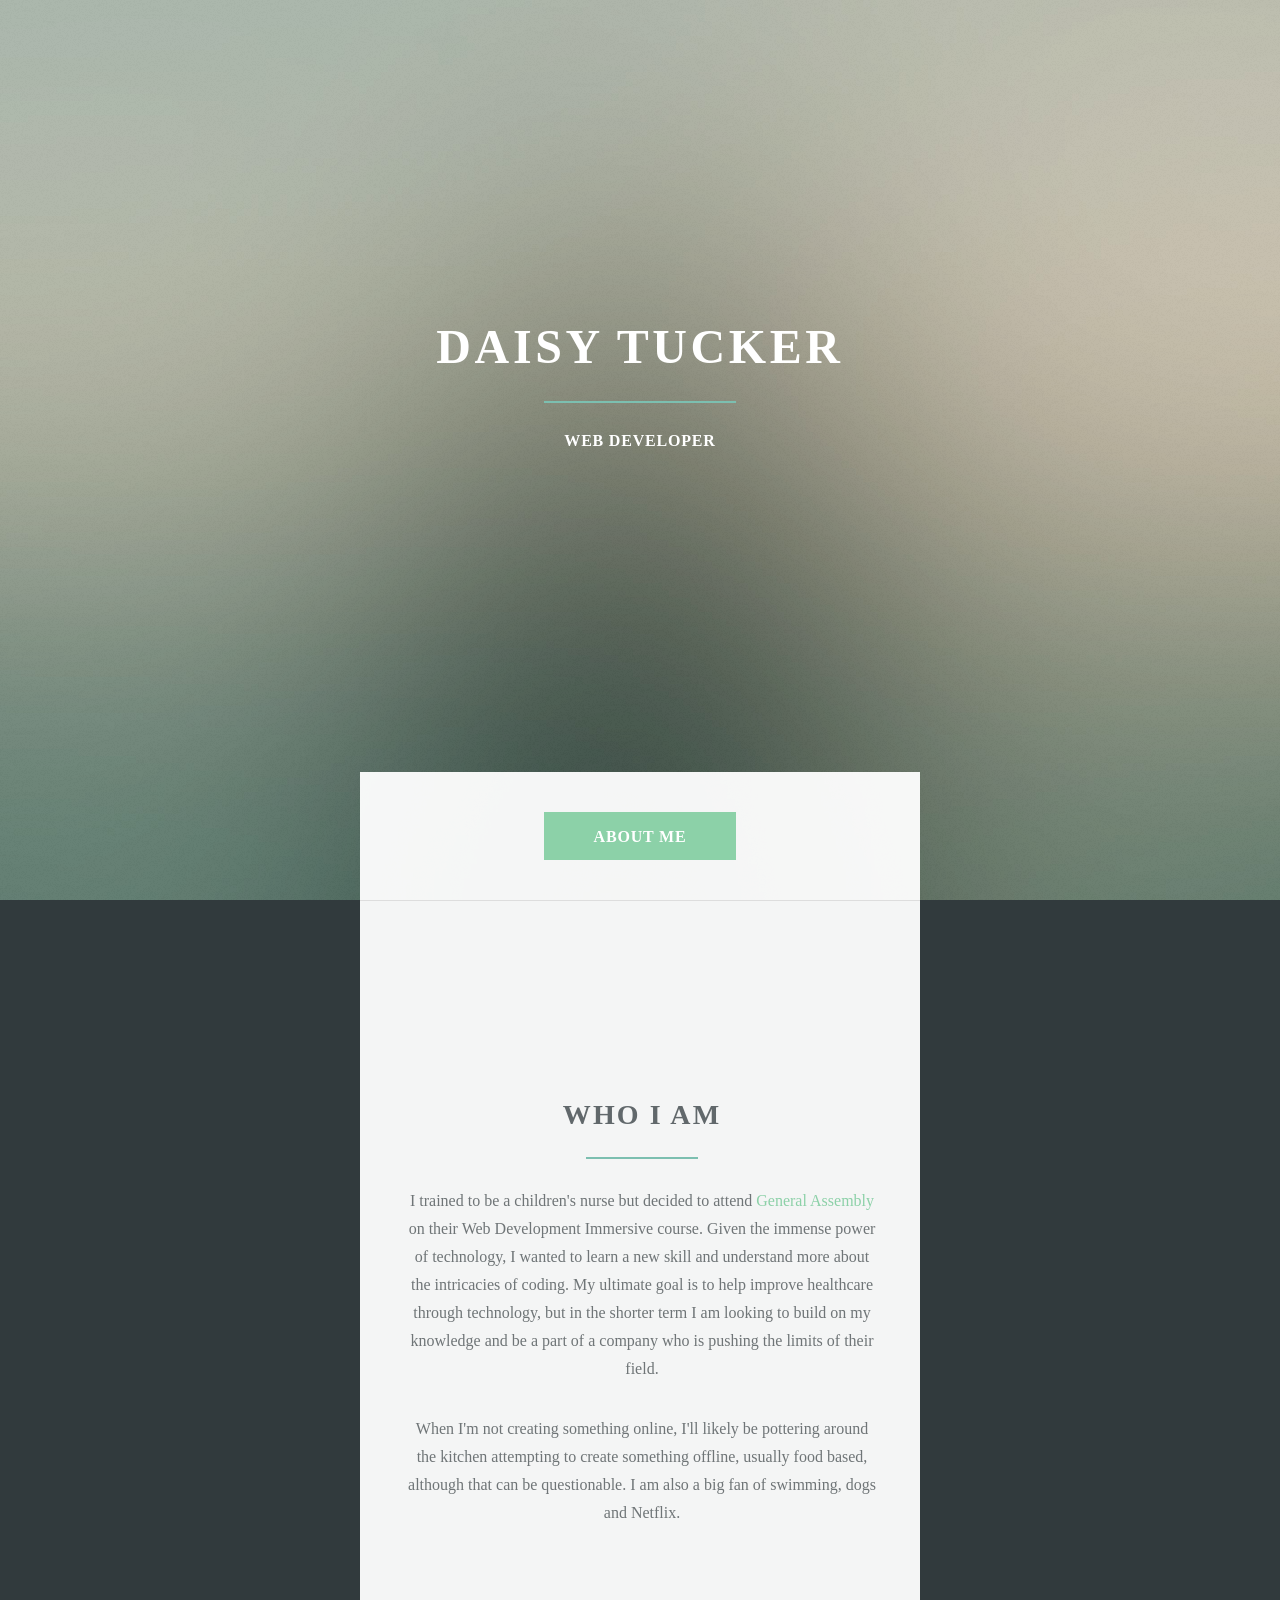
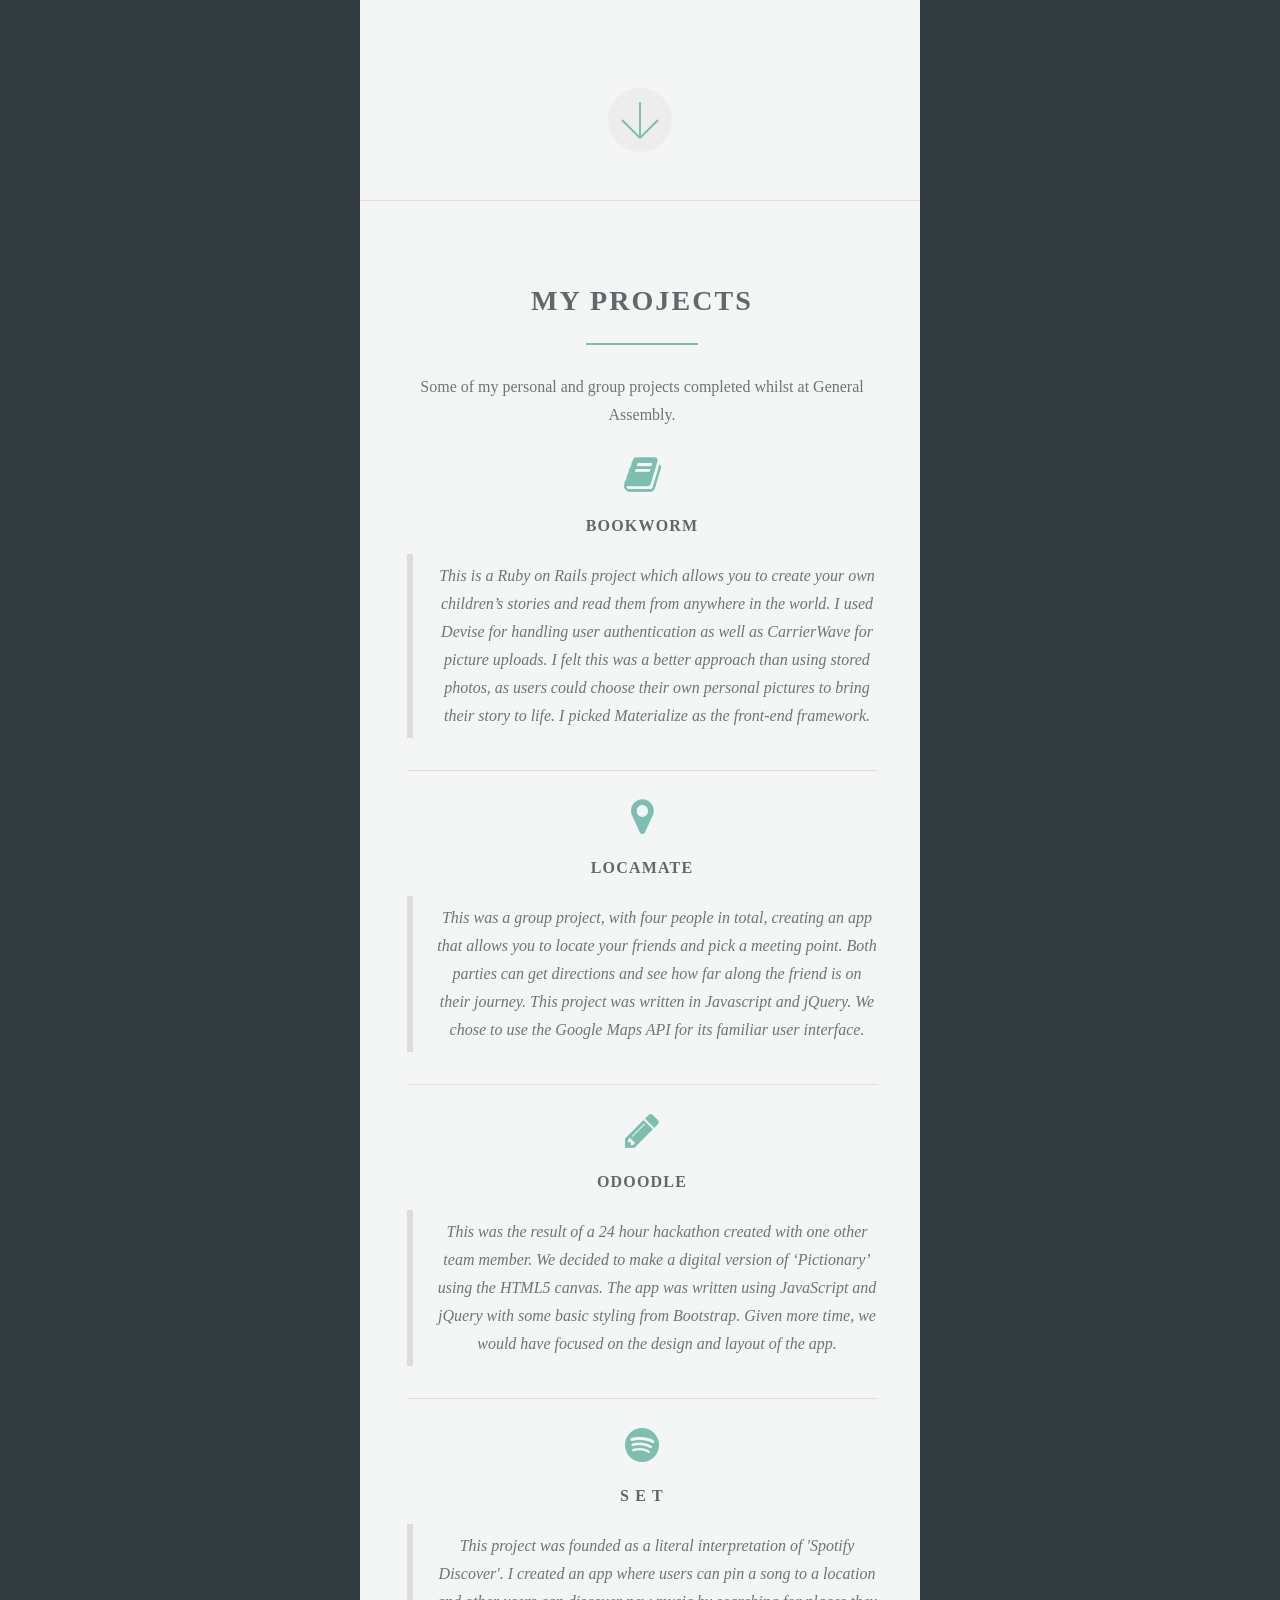
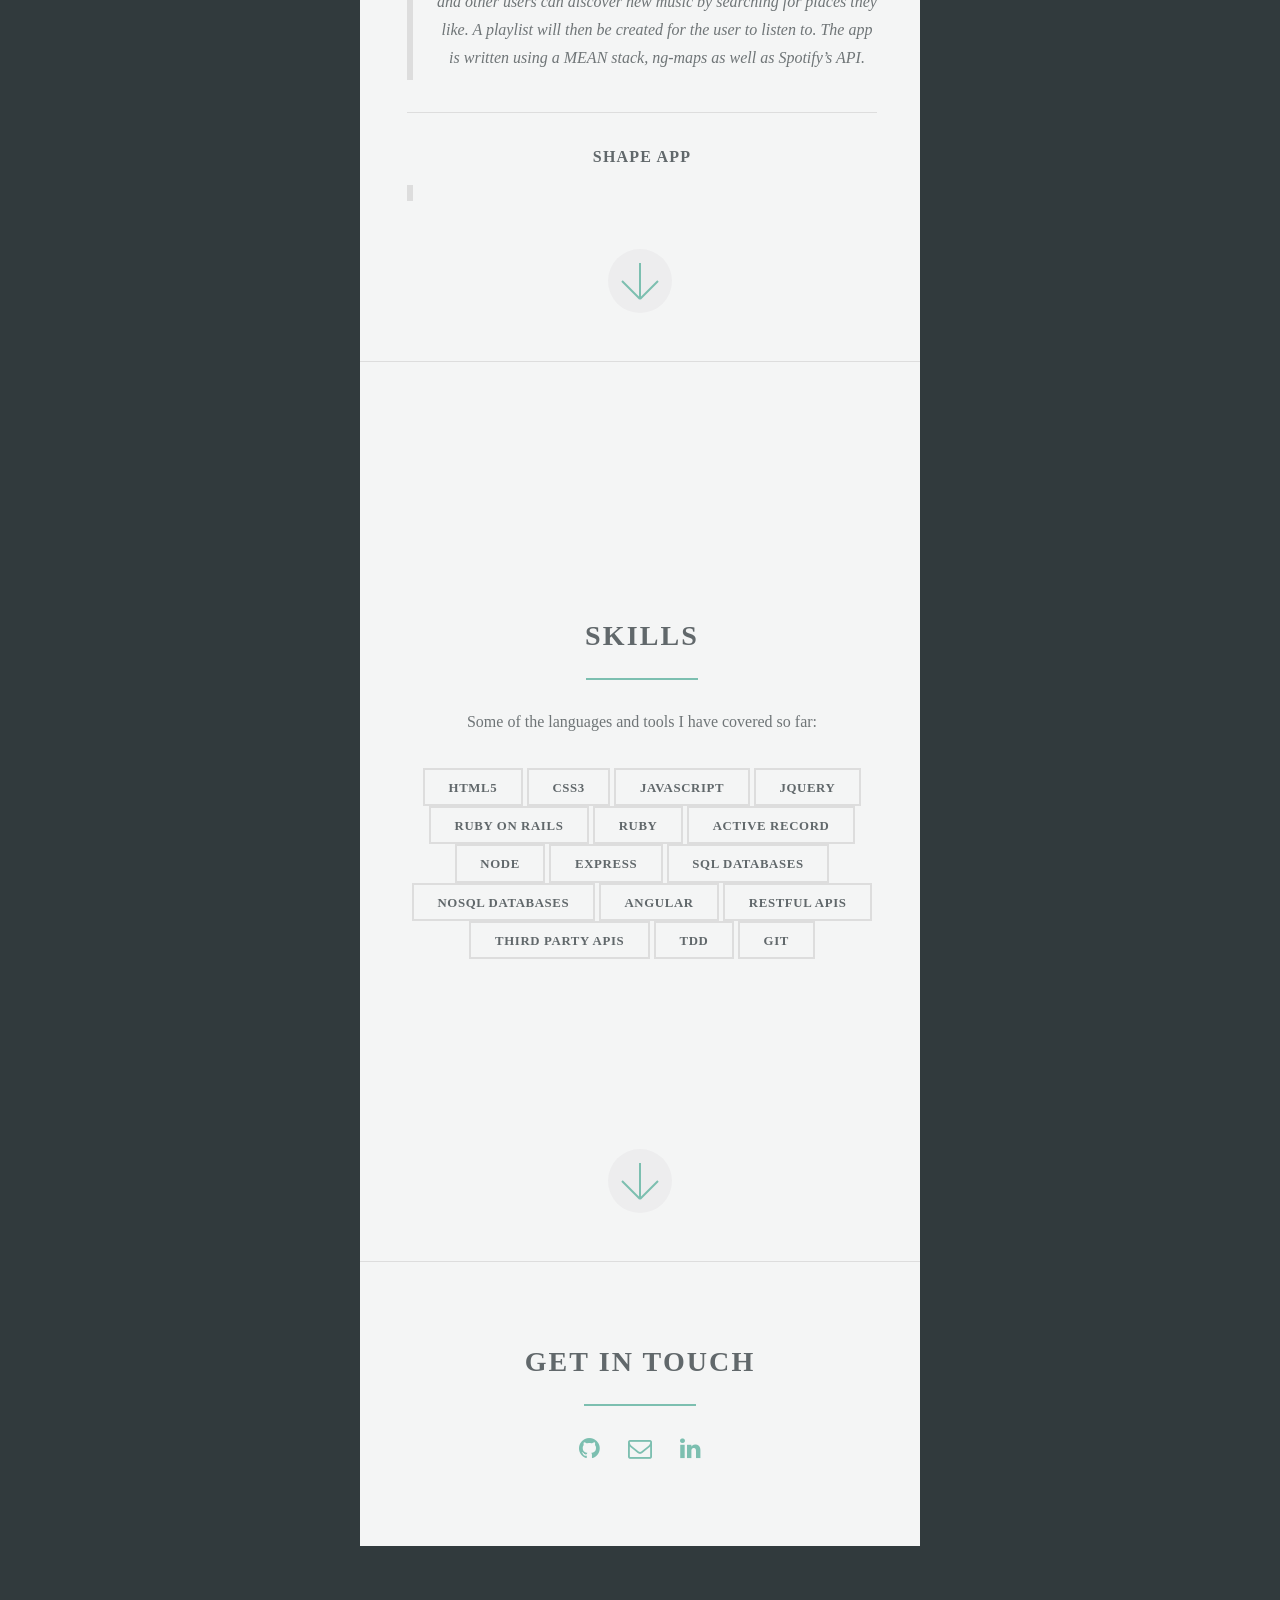
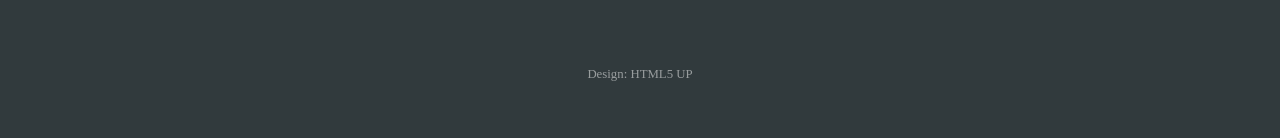
==== index.html @ 35ebe7af "New project format added" ====
<!DOCTYPE HTML>
<!--
	Highlights by HTML5 UP
	html5up.net | @ajlkn
	Free for personal and commercial use under the CCA 3.0 license (html5up.net/license)
-->
<html>
	<head>
		<title>daisy t</title>
		<link rel="icon" href="images/flowerIcon2.png">
		<meta charset="utf-8" />
		<meta name="viewport" content="width=device-width, initial-scale=1" />
		<!--[if lte IE 8]><script src="assets/js/ie/html5shiv.js"></script><![endif]-->
		<link rel="stylesheet" href="assets/css/main.css" />
		<!--[if lte IE 8]><link rel="stylesheet" href="assets/css/ie8.css" /><![endif]-->
		<!--[if lte IE 9]><link rel="stylesheet" href="assets/css/ie9.css" /><![endif]-->
	</head>
	<body>

		<!-- Header -->
			<section id="header">
				<header class="major">
					<h1>DAISY TUCKER</h1>
					<p>WEB DEVELOPER</p>
				</header>
					<div class="container">
					  <ul class="actions">
					    <li><a href="#one" class="button special scrolly">about me </a></li>
					  </ul>
					</div>
			</section>
	<!-- 
				<section class="main special">
					<div class="container">
						<a href="#one" class="goto-next scrolly">Next</a>
					</div>
				</section> -->

		<!-- One -->
			<section id="one" class="main special">
				<div class="container">
					<span class="image fit primary"><img src="images/pic01.jpg" alt="" /></span>
					<div class="content">
						<header class="major">
							<h2>WHO I AM</h2>
						</header>
						<p>I trained to be a children's nurse but decided to attend <a href="https://generalassemb.ly/" target="blank"> General Assembly</a> on their Web Development Immersive course. Given the immense power of technology, I wanted to learn a new skill and understand more about the intricacies of coding. My ultimate goal is to help improve healthcare through technology, but in the shorter term I am looking to build on my knowledge and be a part of a company who is pushing the limits of their field.</p>
						<p>When I'm not creating something online, I'll likely be pottering around the kitchen attempting to create something offline, usually food based, although that can be questionable. I am also a big fan of swimming, dogs and Netflix.</p>
					</div>
					<a href="#two" class="goto-next scrolly">Next</a>
				</div>
			</section>

		<!-- Two -->
			<section id="two" class="main special">
				<div class="container">
					<span class="image fit primary"><img src="images/pic02.jpg" alt="" /></span>
					<div class="content">
						<header class="major">
							<h2>MY PROJECTS</h2>
						</header>
						<p>Some of my personal and group projects completed whilst at General Assembly.</p>

						<span class="icon major fa-book"></span>
						<h3><a href="https://young-earth-46657.herokuapp.com/" target="_blank">BookWorm</a></h3>
						<blockquote>This is a Ruby on Rails project which allows you to create your own children’s stories and read them from anywhere in the world. I used Devise for handling user authentication as well as CarrierWave for picture uploads. I felt this was a better approach than using stored photos, as users could choose their own personal pictures to bring their story to life. I picked Materialize as the front-end framework.</blockquote>
						<hr>
					<span class="icon major fa-map-marker"></span>
					<h3><a href="https://nameless-escarpment-28913.herokuapp.com/" target="_blank">LocaMate</a></h3>
					<blockquote>This was a group project, with four people in total, creating an app that allows you to locate your friends and pick a meeting point. Both parties can get directions and see how far along the friend is on their journey. This project was written in Javascript and jQuery. We chose to use the Google Maps API for its familiar user interface. </blockquote>
					<hr>
					<span class="icon major fa-pencil"></span>
					<h3><a href="https://afternoon-reef-57116.herokuapp.com/" target="_blank">Odoodle</a></h3>
					<blockquote>This was the result of a 24 hour hackathon created with one other team member. We decided to make a digital version of ‘Pictionary’ using the HTML5 canvas. The app was written using JavaScript and jQuery with some basic styling from Bootstrap. Given more time, we would have focused on the design and layout of the app.</blockquote>
					<hr>
					<span class="icon major fa-spotify"></span>
					<h3><a href="https://frozen-inlet-88275.herokuapp.com/" target="_blank">S E T</a></h3>
					<blockquote>This project was founded as a literal interpretation of 'Spotify Discover'. I created an app where users can pin a song to a location and other users can discover new music by searching for places they like. A playlist will then be created for the user to listen to. The app is written using a MEAN stack, ng-maps as well as Spotify’s API.</blockquote>
					<hr>
					<span class="icon major "></span>
					<h3><a href="#" target="_blank">Shape App</a></h3>
					<blockquote></blockquote>
				

					<!-- 	<ul class="icons-grid">
							<li>
								<span class="icon major fa-book"></span>
								<h3><a href="https://young-earth-46657.herokuapp.com/" target="_blank">BookWorm</a></h3>
							</li>
							<li>
								<span class="icon major fa-map-marker"></span>
								<h3><a href="https://nameless-escarpment-28913.herokuapp.com/" target="_blank">LocaMate</a></h3>
							</li>
							<li>
								<span class="icon major fa-pencil"></span>
								<h3><a href="https://afternoon-reef-57116.herokuapp.com/" target="_blank">Odoodle</a></h3>
							</li>
							<li>
								<span class="icon major fa-spotify"></span>
								<h3><a href="https://frozen-inlet-88275.herokuapp.com/" target="_blank">S E T</a></h3>
							</li>
						</ul> -->
					</div>
					<a href="#three" class="goto-next scrolly">Next</a>
				</div>
			</section>

		<!-- Three -->
			<section id="three" class="main special">
				<div class="container">
					<span class="image fit primary"><img src="images/pic03.jpg" alt="" /></span>
					<div class="content">
						<header class="major">
							<h2>Skills</h2>
						</header>
						<p>Some of the languages and tools I have covered so far:</p>
						<span class="button small">HTML5</span>
						<span class="button small">CSS3</span>
						<span class="button small">JavaScript</span>
						<span class="button small">jQuery</span>
						<span class="button small">Ruby on Rails</span>
						<span class="button small">Ruby</span>
						<span class="button small">active record</span>
						<span class="button small">Node</span>
						<span class="button small">Express</span>
						<span class="button small">SQL databases</span>
						<span class="button small">NoSQL databases</span>
						<span class="button small">Angular</span>
						<span class="button small">REStful APIs</span>
						<span class="button small">third party apis</span>
						<span class="button small">tdd</span>
						<span class="button small">git</span>

					</div>
					<a href="#footer" class="goto-next scrolly">Next</a>
				</div>
			</section>

		<!-- Four -->
		<!--
			<section id="four" class="main">
				<div class="container">
					<div class="content">
						<header class="major">
							<h2>Elements</h2>
						</header>
						<section>
							<h4>Text</h4>
							<p>This is <b>bold</b> and this is <strong>strong</strong>. This is <i>italic</i> and this is <em>emphasized</em>.
							This is <sup>superscript</sup> text and this is <sub>subscript</sub> text.
							This is <u>underlined</u> and this is code: <code>for (;;) { ... }</code>. Finally, <a href="#">this is a link</a>.</p>
							<hr />
							<header>
								<h4>Heading with a Subtitle</h4>
								<p>Lorem ipsum dolor sit amet nullam id egestas urna aliquam</p>
							</header>
							<p>Nunc lacinia ante nunc ac lobortis. Interdum adipiscing gravida odio porttitor sem non mi integer non faucibus ornare mi ut ante amet placerat aliquet. Volutpat eu sed ante lacinia sapien lorem accumsan varius montes viverra nibh in adipiscing blandit tempus accumsan.</p>
							<header>
								<h5>Heading with a Subtitle</h5>
								<p>Lorem ipsum dolor sit amet nullam id egestas urna aliquam</p>
							</header>
							<p>Nunc lacinia ante nunc ac lobortis. Interdum adipiscing gravida odio porttitor sem non mi integer non faucibus ornare mi ut ante amet placerat aliquet. Volutpat eu sed ante lacinia sapien lorem accumsan varius montes viverra nibh in adipiscing blandit tempus accumsan.</p>
							<hr />
							<h2>Heading Level 2</h2>
							<h3>Heading Level 3</h3>
							<h4>Heading Level 4</h4>
							<h5>Heading Level 5</h5>
							<h6>Heading Level 6</h6>
							<hr />
							<h5>Blockquote</h5>
							<blockquote>Fringilla nisl. Donec accumsan interdum nisi, quis tincidunt felis sagittis eget tempus euismod. Vestibulum ante ipsum primis in faucibus vestibulum. Blandit adipiscing eu felis iaculis volutpat ac adipiscing accumsan faucibus. Vestibulum ante ipsum primis in faucibus lorem ipsum dolor sit amet nullam adipiscing eu felis.</blockquote>
							<h5>Preformatted</h5>
							<pre><code>i = 0;

while (!deck.isInOrder()) {
print 'Iteration ' + i;
deck.shuffle();
i++;
}

print 'It took ' + i + ' iterations to sort the deck.';</code></pre>
						</section>

						<section>
							<h4>Lists</h4>
							<div class="row">
								<div class="6u 12u$(medium)">
									<h5>Unordered</h5>
									<ul>
										<li>Dolor pulvinar etiam.</li>
										<li>Sagittis adipiscing.</li>
										<li>Felis enim feugiat.</li>
									</ul>
									<h5>Alternate</h5>
									<ul class="alt">
										<li>Dolor pulvinar etiam.</li>
										<li>Sagittis adipiscing.</li>
										<li>Felis enim feugiat.</li>
									</ul>
								</div>
								<div class="6u$ 12u(medium)">
									<h5>Ordered</h5>
									<ol>
										<li>Dolor pulvinar etiam.</li>
										<li>Etiam vel felis viverra.</li>
										<li>Felis enim feugiat.</li>
										<li>Dolor pulvinar etiam.</li>
										<li>Etiam vel felis lorem.</li>
										<li>Felis enim et feugiat.</li>
									</ol>
									<h5>Icons</h5>
									<ul class="icons">
										<li><a href="#" class="icon fa-twitter"><span class="label">Twitter</span></a></li>
										<li><a href="#" class="icon fa-facebook"><span class="label">Facebook</span></a></li>
										<li><a href="#" class="icon fa-instagram"><span class="label">Instagram</span></a></li>
										<li><a href="#" class="icon fa-github"><span class="label">Github</span></a></li>
									</ul>
								</div>
							</div>
							<h5>Actions</h5>
							<ul class="actions">
								<li><a href="#" class="button special">Default</a></li>
								<li><a href="#" class="button">Default</a></li>
							</ul>
							<ul class="actions small">
								<li><a href="#" class="button special small">Small</a></li>
								<li><a href="#" class="button small">Small</a></li>
							</ul>
							<div class="row">
								<div class="6u 12u$(small)">
									<ul class="actions vertical">
										<li><a href="#" class="button special">Default</a></li>
										<li><a href="#" class="button">Default</a></li>
									</ul>
								</div>
								<div class="6u$ 12u$(small)">
									<ul class="actions vertical small">
										<li><a href="#" class="button special small">Small</a></li>
										<li><a href="#" class="button small">Small</a></li>
									</ul>
								</div>
								<div class="6u 12u$(small)">
									<ul class="actions vertical">
										<li><a href="#" class="button special fit">Default</a></li>
										<li><a href="#" class="button fit">Default</a></li>
									</ul>
								</div>
								<div class="6u$ 12u$(small)">
									<ul class="actions vertical small">
										<li><a href="#" class="button special small fit">Small</a></li>
										<li><a href="#" class="button small fit">Small</a></li>
									</ul>
								</div>
							</div>
						</section>

						<section>
							<h4>Table</h4>
							<h5>Default</h5>
							<div class="table-wrapper">
								<table>
									<thead>
										<tr>
											<th>Name</th>
											<th>Description</th>
											<th>Price</th>
										</tr>
									</thead>
									<tbody>
										<tr>
											<td>Item One</td>
											<td>Ante turpis integer aliquet porttitor.</td>
											<td>29.99</td>
										</tr>
										<tr>
											<td>Item Two</td>
											<td>Vis ac commodo adipiscing arcu aliquet.</td>
											<td>19.99</td>
										</tr>
										<tr>
											<td>Item Three</td>
											<td> Morbi faucibus arcu accumsan lorem.</td>
											<td>29.99</td>
										</tr>
										<tr>
											<td>Item Four</td>
											<td>Vitae integer tempus condimentum.</td>
											<td>19.99</td>
										</tr>
										<tr>
											<td>Item Five</td>
											<td>Ante turpis integer aliquet porttitor.</td>
											<td>29.99</td>
										</tr>
									</tbody>
									<tfoot>
										<tr>
											<td colspan="2"></td>
											<td>100.00</td>
										</tr>
									</tfoot>
								</table>
							</div>

							<h5>Alternate</h5>
							<div class="table-wrapper">
								<table class="alt">
									<thead>
										<tr>
											<th>Name</th>
											<th>Description</th>
											<th>Price</th>
										</tr>
									</thead>
									<tbody>
										<tr>
											<td>Item One</td>
											<td>Ante turpis integer aliquet porttitor.</td>
											<td>29.99</td>
										</tr>
										<tr>
											<td>Item Two</td>
											<td>Vis ac commodo adipiscing arcu aliquet.</td>
											<td>19.99</td>
										</tr>
										<tr>
											<td>Item Three</td>
											<td> Morbi faucibus arcu accumsan lorem.</td>
											<td>29.99</td>
										</tr>
										<tr>
											<td>Item Four</td>
											<td>Vitae integer tempus condimentum.</td>
											<td>19.99</td>
										</tr>
										<tr>
											<td>Item Five</td>
											<td>Ante turpis integer aliquet porttitor.</td>
											<td>29.99</td>
										</tr>
									</tbody>
									<tfoot>
										<tr>
											<td colspan="2"></td>
											<td>100.00</td>
										</tr>
									</tfoot>
								</table>
							</div>
						</section>

						<section>
							<h4>Buttons</h4>
							<ul class="actions">
								<li><a href="#" class="button special">Special</a></li>
								<li><a href="#" class="button">Default</a></li>
							</ul>
							<ul class="actions">
								<li><a href="#" class="button">Default</a></li>
								<li><a href="#" class="button small">Small</a></li>
							</ul>
							<ul class="actions fit">
								<li><a href="#" class="button special fit">Fit</a></li>
								<li><a href="#" class="button fit">Fit</a></li>
							</ul>
							<ul class="actions fit small">
								<li><a href="#" class="button special fit small">Fit + Small</a></li>
								<li><a href="#" class="button fit small">Fit + Small</a></li>
							</ul>
							<ul class="actions">
								<li><a href="#" class="button special icon fa-download">Icon</a></li>
								<li><a href="#" class="button icon fa-download">Icon</a></li>
							</ul>
							<ul class="actions">
								<li><span class="button special disabled">Disabled</span></li>
								<li><span class="button disabled">Disabled</span></li>
							</ul>
						</section>

						<section>
							<h4>Form</h4>
							<form method="post" action="#">
								<div class="row uniform">
									<div class="6u 12u$(xsmall)">
										<input type="text" name="demo-name" id="demo-name" value="" placeholder="Name" />
									</div>
									<div class="6u$ 12u$(xsmall)">
										<input type="email" name="demo-email" id="demo-email" value="" placeholder="Email" />
									</div>
									<div class="12u$">
										<div class="select-wrapper">
											<select name="demo-category" id="demo-category">
												<option value="">- Category -</option>
												<option value="1">Manufacturing</option>
												<option value="1">Shipping</option>
												<option value="1">Administration</option>
												<option value="1">Human Resources</option>
											</select>
										</div>
									</div>
									<div class="4u 12u$(small)">
										<input type="radio" id="demo-priority-low" name="demo-priority" checked>
										<label for="demo-priority-low">Low</label>
									</div>
									<div class="4u 12u$(small)">
										<input type="radio" id="demo-priority-normal" name="demo-priority">
										<label for="demo-priority-normal">Normal</label>
									</div>
									<div class="4u$ 12u$(small)">
										<input type="radio" id="demo-priority-high" name="demo-priority">
										<label for="demo-priority-high">High</label>
									</div>
									<div class="6u 12u$(small)">
										<input type="checkbox" id="demo-copy" name="demo-copy">
										<label for="demo-copy">Email me a copy</label>
									</div>
									<div class="6u$ 12u$(small)">
										<input type="checkbox" id="demo-human" name="demo-human" checked>
										<label for="demo-human">Not a robot</label>
									</div>
									<div class="12u$">
										<textarea name="demo-message" id="demo-message" placeholder="Enter your message" rows="6"></textarea>
									</div>
									<div class="12u$">
										<ul class="actions">
											<li><input type="submit" value="Send Message" class="special" /></li>
											<li><input type="reset" value="Reset" /></li>
										</ul>
									</div>
								</div>
							</form>
						</section>

						<section>
							<h4>Image</h4>
							<h5>Fit</h5>
							<div class="box alt">
								<div class="row uniform 50%">
									<div class="12u"><span class="image fit"><img src="images/pic04.jpg" alt="" /></span></div>
									<div class="4u"><span class="image fit"><img src="images/pic04.jpg" alt="" /></span></div>
									<div class="4u"><span class="image fit"><img src="images/pic04.jpg" alt="" /></span></div>
									<div class="4u"><span class="image fit"><img src="images/pic04.jpg" alt="" /></span></div>
									<div class="4u"><span class="image fit"><img src="images/pic04.jpg" alt="" /></span></div>
									<div class="4u"><span class="image fit"><img src="images/pic04.jpg" alt="" /></span></div>
									<div class="4u"><span class="image fit"><img src="images/pic04.jpg" alt="" /></span></div>
									<div class="4u"><span class="image fit"><img src="images/pic04.jpg" alt="" /></span></div>
									<div class="4u"><span class="image fit"><img src="images/pic04.jpg" alt="" /></span></div>
									<div class="4u"><span class="image fit"><img src="images/pic04.jpg" alt="" /></span></div>
								</div>
							</div>
							<h5>Left &amp; Right</h5>
							<p><span class="image left"><img src="images/pic05.jpg" alt="" /></span>Fringilla nisl. Donec accumsan interdum nisi, quis tincidunt felis sagittis eget. tempus euismod. Vestibulum ante ipsum primis in faucibus vestibulum. Blandit adipiscing eu felis iaculis volutpat ac adipiscing accumsan eu faucibus. Integer ac pellentesque praesent tincidunt felis sagittis eget. tempus euismod. Vestibulum ante ipsum primis in faucibus vestibulum. Blandit adipiscing eu felis iaculis volutpat ac adipiscing accumsan eu faucibus. Integer ac pellentesque praesent. Donec accumsan interdum nisi, quis tincidunt felis sagittis eget. tempus euismod. Vestibulum ante ipsum primis in faucibus vestibulum. Blandit adipiscing eu felis iaculis volutpat ac adipiscing accumsan eu faucibus. Integer ac pellentesque praesent tincidunt felis sagittis eget. tempus euismod. Vestibulum ante ipsum primis in faucibus vestibulum. Blandit adipiscing eu felis iaculis volutpat ac adipiscing accumsan eu faucibus. Integer ac pellentesque praesent.</p>
							<p><span class="image right"><img src="images/pic05.jpg" alt="" /></span>Fringilla nisl. Donec accumsan interdum nisi, quis tincidunt felis sagittis eget. tempus euismod. Vestibulum ante ipsum primis in faucibus vestibulum. Blandit adipiscing eu felis iaculis volutpat ac adipiscing accumsan eu faucibus. Integer ac pellentesque praesent tincidunt felis sagittis eget. tempus euismod. Vestibulum ante ipsum primis in faucibus vestibulum. Blandit adipiscing eu felis iaculis volutpat ac adipiscing accumsan eu faucibus. Integer ac pellentesque praesent. Donec accumsan interdum nisi, quis tincidunt felis sagittis eget. tempus euismod. Vestibulum ante ipsum primis in faucibus vestibulum. Blandit adipiscing eu felis iaculis volutpat ac adipiscing accumsan eu faucibus. Integer ac pellentesque praesent tincidunt felis sagittis eget. tempus euismod. Vestibulum ante ipsum primis in faucibus vestibulum. Blandit adipiscing eu felis iaculis volutpat ac adipiscing accumsan eu faucibus. Integer ac pellentesque praesent.</p>
						</section>

					</div>
					<a href="#footer" class="goto-next scrolly">Next</a>
				</div>
			</section>
		-->

		<!-- Footer -->
			<section id="footer">
				<div class="container">
					<header class="major">
						<h2>Get in touch</h2>
					</header>
					<ul class="icons">
						<li><a href="https://github.com/daisyt1" target="_blank" class="icon alt fa-github"><span class="label">GitHub</span></a></li>
						<li><a href="mailto:hello@daisyt.co?Subject=Hello!%20" class="icon alt fa-envelope-o"><span class="label">Email</span></a></li>
						<li><a href="https://www.linkedin.com/in/daisy-t" target="_blank"class="icon alt fa-linkedin"><span class="label">linkedIn</span></a></li>
					</ul>
				</div>
				<footer>
					<ul class="copyright">
						<li>Design: <a href="http://html5up.net">HTML5 UP</a></li>
					</ul>
				</footer>
			</section>					

		<!-- Scripts -->
			<script src="assets/js/jquery.min.js"></script>
			<script src="assets/js/jquery.scrollex.min.js"></script>
			<script src="assets/js/jquery.scrolly.min.js"></script>
			<script src="assets/js/skel.min.js"></script>
			<script src="assets/js/util.js"></script>
			<!--[if lte IE 8]><script src="assets/js/ie/respond.min.js"></script><![endif]-->
			<script src="assets/js/main.js"></script>

	</body>
</html>
---- assets/css/main.css ----
@import url("font-awesome.min.css");
@import url("http://fonts.googleapis.com/css?family=Raleway:400,400italic,700,800");

/*
	Highlights by HTML5 UP
	html5up.net | @ajlkn
	Free for personal and commercial use under the CCA 3.0 license (html5up.net/license)
*/

/* Reset */

	html, body, div, span, applet, object, iframe, h1, h2, h3, h4, h5, h6, p, blockquote, pre, a, abbr, acronym, address, big, cite, code, del, dfn, em, img, ins, kbd, q, s, samp, small, strike, strong, sub, sup, tt, var, b, u, i, center, dl, dt, dd, ol, ul, li, fieldset, form, label, legend, table, caption, tbody, tfoot, thead, tr, th, td, article, aside, canvas, details, embed, figure, figcaption, footer, header, hgroup, menu, nav, output, ruby, section, summary, time, mark, audio, video {
		margin: 0;
		padding: 0;
		border: 0;
		font-size: 100%;
		font: inherit;
		vertical-align: baseline;
		font-family: "HelveticaNeue-Light", "Helvetica Neue Light", "Helvetica Neue";
	}

	article, aside, details, figcaption, figure, footer, header, hgroup, menu, nav, section {
		display: block;
	}

	body {
		line-height: 1;
	}

	ol, ul {
		list-style: none;
	}

	blockquote, q {
		quotes: none;
	}

	blockquote:before, blockquote:after, q:before, q:after {
		content: '';
		content: none;
	}

	table {
		border-collapse: collapse;
		border-spacing: 0;
	}

	body {
		-webkit-text-size-adjust: none;
	}

/* Box Model */

	*, *:before, *:after {
		-moz-box-sizing: border-box;
		-webkit-box-sizing: border-box;
		box-sizing: border-box;
	}

/* Containers */

	.container {
		margin-left: auto;
		margin-right: auto;
	}

	.container.\31 25\25 {
		width: 100%;
		max-width: 43.75em;
		min-width: 35em;
	}

	.container.\37 5\25 {
		width: 26.25em;
	}

	.container.\35 0\25 {
		width: 17.5em;
	}

	.container.\32 5\25 {
		width: 8.75em;
	}

	.container {
		width: 35em;
	}

	@media screen and (max-width: 1680px) {

		.container.\31 25\25 {
			width: 100%;
			max-width: 43.75em;
			min-width: 35em;
		}

		.container.\37 5\25 {
			width: 26.25em;
		}

		.container.\35 0\25 {
			width: 17.5em;
		}

		.container.\32 5\25 {
			width: 8.75em;
		}

		.container {
			width: 35em;
		}

	}

	@media screen and (max-width: 980px) {

		.container.\31 25\25 {
			width: 100%;
			max-width: 100%;
			min-width: 80%;
		}

		.container.\37 5\25 {
			width: 60%;
		}

		.container.\35 0\25 {
			width: 40%;
		}

		.container.\32 5\25 {
			width: 20%;
		}

		.container {
			width: 80%;
		}

	}

	@media screen and (max-width: 736px) {

		.container.\31 25\25 {
			width: 100%;
			max-width: 100%;
			min-width: 80%;
		}

		.container.\37 5\25 {
			width: 60%;
		}

		.container.\35 0\25 {
			width: 40%;
		}

		.container.\32 5\25 {
			width: 20%;
		}

		.container {
			width: 80%;
		}

	}

	@media screen and (max-width: 480px) {

		.container.\31 25\25 {
			width: 100%;
			max-width: 125%;
			min-width: 100%;
		}

		.container.\37 5\25 {
			width: 75%;
		}

		.container.\35 0\25 {
			width: 50%;
		}

		.container.\32 5\25 {
			width: 25%;
		}

		.container {
			width: 100%;
		}

	}

/* Grid */

	.row {
		border-bottom: solid 1px transparent;
		-moz-box-sizing: border-box;
		-webkit-box-sizing: border-box;
		box-sizing: border-box;
	}

	.row > * {
		float: left;
		-moz-box-sizing: border-box;
		-webkit-box-sizing: border-box;
		box-sizing: border-box;
	}

	.row:after, .row:before {
		content: '';
		display: block;
		clear: both;
		height: 0;
	}

	.row.uniform > * > :first-child {
		margin-top: 0;
	}

	.row.uniform > * > :last-child {
		margin-bottom: 0;
	}

	.row.\30 \25 > * {
		padding: 0 0 0 0em;
	}

	.row.\30 \25 {
		margin: 0 0 -1px 0em;
	}

	.row.uniform.\30 \25 > * {
		padding: 0em 0 0 0em;
	}

	.row.uniform.\30 \25 {
		margin: 0em 0 -1px 0em;
	}

	.row > * {
		padding: 0 0 0 1.5em;
	}

	.row {
		margin: 0 0 -1px -1.5em;
	}

	.row.uniform > * {
		padding: 1.5em 0 0 1.5em;
	}

	.row.uniform {
		margin: -1.5em 0 -1px -1.5em;
	}

	.row.\32 00\25 > * {
		padding: 0 0 0 3em;
	}

	.row.\32 00\25 {
		margin: 0 0 -1px -3em;
	}

	.row.uniform.\32 00\25 > * {
		padding: 3em 0 0 3em;
	}

	.row.uniform.\32 00\25 {
		margin: -3em 0 -1px -3em;
	}

	.row.\31 50\25 > * {
		padding: 0 0 0 2.25em;
	}

	.row.\31 50\25 {
		margin: 0 0 -1px -2.25em;
	}

	.row.uniform.\31 50\25 > * {
		padding: 2.25em 0 0 2.25em;
	}

	.row.uniform.\31 50\25 {
		margin: -2.25em 0 -1px -2.25em;
	}

	.row.\35 0\25 > * {
		padding: 0 0 0 0.75em;
	}

	.row.\35 0\25 {
		margin: 0 0 -1px -0.75em;
	}

	.row.uniform.\35 0\25 > * {
		padding: 0.75em 0 0 0.75em;
	}

	.row.uniform.\35 0\25 {
		margin: -0.75em 0 -1px -0.75em;
	}

	.row.\32 5\25 > * {
		padding: 0 0 0 0.375em;
	}

	.row.\32 5\25 {
		margin: 0 0 -1px -0.375em;
	}

	.row.uniform.\32 5\25 > * {
		padding: 0.375em 0 0 0.375em;
	}

	.row.uniform.\32 5\25 {
		margin: -0.375em 0 -1px -0.375em;
	}

	.\31 2u, .\31 2u\24 {
		width: 100%;
		clear: none;
		margin-left: 0;
	}

	.\31 1u, .\31 1u\24 {
		width: 91.6666666667%;
		clear: none;
		margin-left: 0;
	}

	.\31 0u, .\31 0u\24 {
		width: 83.3333333333%;
		clear: none;
		margin-left: 0;
	}

	.\39 u, .\39 u\24 {
		width: 75%;
		clear: none;
		margin-left: 0;
	}

	.\38 u, .\38 u\24 {
		width: 66.6666666667%;
		clear: none;
		margin-left: 0;
	}

	.\37 u, .\37 u\24 {
		width: 58.3333333333%;
		clear: none;
		margin-left: 0;
	}

	.\36 u, .\36 u\24 {
		width: 50%;
		clear: none;
		margin-left: 0;
	}

	.\35 u, .\35 u\24 {
		width: 41.6666666667%;
		clear: none;
		margin-left: 0;
	}

	.\34 u, .\34 u\24 {
		width: 33.3333333333%;
		clear: none;
		margin-left: 0;
	}

	.\33 u, .\33 u\24 {
		width: 25%;
		clear: none;
		margin-left: 0;
	}

	.\32 u, .\32 u\24 {
		width: 16.6666666667%;
		clear: none;
		margin-left: 0;
	}

	.\31 u, .\31 u\24 {
		width: 8.3333333333%;
		clear: none;
		margin-left: 0;
	}

	.\31 2u\24 + *,
	.\31 1u\24 + *,
	.\31 0u\24 + *,
	.\39 u\24 + *,
	.\38 u\24 + *,
	.\37 u\24 + *,
	.\36 u\24 + *,
	.\35 u\24 + *,
	.\34 u\24 + *,
	.\33 u\24 + *,
	.\32 u\24 + *,
	.\31 u\24 + * {
		clear: left;
	}

	.\-11u {
		margin-left: 91.66667%;
	}

	.\-10u {
		margin-left: 83.33333%;
	}

	.\-9u {
		margin-left: 75%;
	}

	.\-8u {
		margin-left: 66.66667%;
	}

	.\-7u {
		margin-left: 58.33333%;
	}

	.\-6u {
		margin-left: 50%;
	}

	.\-5u {
		margin-left: 41.66667%;
	}

	.\-4u {
		margin-left: 33.33333%;
	}

	.\-3u {
		margin-left: 25%;
	}

	.\-2u {
		margin-left: 16.66667%;
	}

	.\-1u {
		margin-left: 8.33333%;
	}

	@media screen and (max-width: 1680px) {

		.row > * {
			padding: 0 0 0 1.5em;
		}

		.row {
			margin: 0 0 -1px -1.5em;
		}

		.row.uniform > * {
			padding: 1.5em 0 0 1.5em;
		}

		.row.uniform {
			margin: -1.5em 0 -1px -1.5em;
		}

		.row.\32 00\25 > * {
			padding: 0 0 0 3em;
		}

		.row.\32 00\25 {
			margin: 0 0 -1px -3em;
		}

		.row.uniform.\32 00\25 > * {
			padding: 3em 0 0 3em;
		}

		.row.uniform.\32 00\25 {
			margin: -3em 0 -1px -3em;
		}

		.row.\31 50\25 > * {
			padding: 0 0 0 2.25em;
		}

		.row.\31 50\25 {
			margin: 0 0 -1px -2.25em;
		}

		.row.uniform.\31 50\25 > * {
			padding: 2.25em 0 0 2.25em;
		}

		.row.uniform.\31 50\25 {
			margin: -2.25em 0 -1px -2.25em;
		}

		.row.\35 0\25 > * {
			padding: 0 0 0 0.75em;
		}

		.row.\35 0\25 {
			margin: 0 0 -1px -0.75em;
		}

		.row.uniform.\35 0\25 > * {
			padding: 0.75em 0 0 0.75em;
		}

		.row.uniform.\35 0\25 {
			margin: -0.75em 0 -1px -0.75em;
		}

		.row.\32 5\25 > * {
			padding: 0 0 0 0.375em;
		}

		.row.\32 5\25 {
			margin: 0 0 -1px -0.375em;
		}

		.row.uniform.\32 5\25 > * {
			padding: 0.375em 0 0 0.375em;
		}

		.row.uniform.\32 5\25 {
			margin: -0.375em 0 -1px -0.375em;
		}

		.\31 2u\28large\29, .\31 2u\24\28large\29 {
			width: 100%;
			clear: none;
			margin-left: 0;
		}

		.\31 1u\28large\29, .\31 1u\24\28large\29 {
			width: 91.6666666667%;
			clear: none;
			margin-left: 0;
		}

		.\31 0u\28large\29, .\31 0u\24\28large\29 {
			width: 83.3333333333%;
			clear: none;
			margin-left: 0;
		}

		.\39 u\28large\29, .\39 u\24\28large\29 {
			width: 75%;
			clear: none;
			margin-left: 0;
		}

		.\38 u\28large\29, .\38 u\24\28large\29 {
			width: 66.6666666667%;
			clear: none;
			margin-left: 0;
		}

		.\37 u\28large\29, .\37 u\24\28large\29 {
			width: 58.3333333333%;
			clear: none;
			margin-left: 0;
		}

		.\36 u\28large\29, .\36 u\24\28large\29 {
			width: 50%;
			clear: none;
			margin-left: 0;
		}

		.\35 u\28large\29, .\35 u\24\28large\29 {
			width: 41.6666666667%;
			clear: none;
			margin-left: 0;
		}

		.\34 u\28large\29, .\34 u\24\28large\29 {
			width: 33.3333333333%;
			clear: none;
			margin-left: 0;
		}

		.\33 u\28large\29, .\33 u\24\28large\29 {
			width: 25%;
			clear: none;
			margin-left: 0;
		}

		.\32 u\28large\29, .\32 u\24\28large\29 {
			width: 16.6666666667%;
			clear: none;
			margin-left: 0;
		}

		.\31 u\28large\29, .\31 u\24\28large\29 {
			width: 8.3333333333%;
			clear: none;
			margin-left: 0;
		}

		.\31 2u\24\28large\29 + *,
		.\31 1u\24\28large\29 + *,
		.\31 0u\24\28large\29 + *,
		.\39 u\24\28large\29 + *,
		.\38 u\24\28large\29 + *,
		.\37 u\24\28large\29 + *,
		.\36 u\24\28large\29 + *,
		.\35 u\24\28large\29 + *,
		.\34 u\24\28large\29 + *,
		.\33 u\24\28large\29 + *,
		.\32 u\24\28large\29 + *,
		.\31 u\24\28large\29 + * {
			clear: left;
		}

		.\-11u\28large\29 {
			margin-left: 91.66667%;
		}

		.\-10u\28large\29 {
			margin-left: 83.33333%;
		}

		.\-9u\28large\29 {
			margin-left: 75%;
		}

		.\-8u\28large\29 {
			margin-left: 66.66667%;
		}

		.\-7u\28large\29 {
			margin-left: 58.33333%;
		}

		.\-6u\28large\29 {
			margin-left: 50%;
		}

		.\-5u\28large\29 {
			margin-left: 41.66667%;
		}

		.\-4u\28large\29 {
			margin-left: 33.33333%;
		}

		.\-3u\28large\29 {
			margin-left: 25%;
		}

		.\-2u\28large\29 {
			margin-left: 16.66667%;
		}

		.\-1u\28large\29 {
			margin-left: 8.33333%;
		}

	}

	@media screen and (max-width: 980px) {

		.row > * {
			padding: 0 0 0 1.5em;
		}

		.row {
			margin: 0 0 -1px -1.5em;
		}

		.row.uniform > * {
			padding: 1.5em 0 0 1.5em;
		}

		.row.uniform {
			margin: -1.5em 0 -1px -1.5em;
		}

		.row.\32 00\25 > * {
			padding: 0 0 0 3em;
		}

		.row.\32 00\25 {
			margin: 0 0 -1px -3em;
		}

		.row.uniform.\32 00\25 > * {
			padding: 3em 0 0 3em;
		}

		.row.uniform.\32 00\25 {
			margin: -3em 0 -1px -3em;
		}

		.row.\31 50\25 > * {
			padding: 0 0 0 2.25em;
		}

		.row.\31 50\25 {
			margin: 0 0 -1px -2.25em;
		}

		.row.uniform.\31 50\25 > * {
			padding: 2.25em 0 0 2.25em;
		}

		.row.uniform.\31 50\25 {
			margin: -2.25em 0 -1px -2.25em;
		}

		.row.\35 0\25 > * {
			padding: 0 0 0 0.75em;
		}

		.row.\35 0\25 {
			margin: 0 0 -1px -0.75em;
		}

		.row.uniform.\35 0\25 > * {
			padding: 0.75em 0 0 0.75em;
		}

		.row.uniform.\35 0\25 {
			margin: -0.75em 0 -1px -0.75em;
		}

		.row.\32 5\25 > * {
			padding: 0 0 0 0.375em;
		}

		.row.\32 5\25 {
			margin: 0 0 -1px -0.375em;
		}

		.row.uniform.\32 5\25 > * {
			padding: 0.375em 0 0 0.375em;
		}

		.row.uniform.\32 5\25 {
			margin: -0.375em 0 -1px -0.375em;
		}

		.\31 2u\28medium\29, .\31 2u\24\28medium\29 {
			width: 100%;
			clear: none;
			margin-left: 0;
		}

		.\31 1u\28medium\29, .\31 1u\24\28medium\29 {
			width: 91.6666666667%;
			clear: none;
			margin-left: 0;
		}

		.\31 0u\28medium\29, .\31 0u\24\28medium\29 {
			width: 83.3333333333%;
			clear: none;
			margin-left: 0;
		}

		.\39 u\28medium\29, .\39 u\24\28medium\29 {
			width: 75%;
			clear: none;
			margin-left: 0;
		}

		.\38 u\28medium\29, .\38 u\24\28medium\29 {
			width: 66.6666666667%;
			clear: none;
			margin-left: 0;
		}

		.\37 u\28medium\29, .\37 u\24\28medium\29 {
			width: 58.3333333333%;
			clear: none;
			margin-left: 0;
		}

		.\36 u\28medium\29, .\36 u\24\28medium\29 {
			width: 50%;
			clear: none;
			margin-left: 0;
		}

		.\35 u\28medium\29, .\35 u\24\28medium\29 {
			width: 41.6666666667%;
			clear: none;
			margin-left: 0;
		}

		.\34 u\28medium\29, .\34 u\24\28medium\29 {
			width: 33.3333333333%;
			clear: none;
			margin-left: 0;
		}

		.\33 u\28medium\29, .\33 u\24\28medium\29 {
			width: 25%;
			clear: none;
			margin-left: 0;
		}

		.\32 u\28medium\29, .\32 u\24\28medium\29 {
			width: 16.6666666667%;
			clear: none;
			margin-left: 0;
		}

		.\31 u\28medium\29, .\31 u\24\28medium\29 {
			width: 8.3333333333%;
			clear: none;
			margin-left: 0;
		}

		.\31 2u\24\28medium\29 + *,
		.\31 1u\24\28medium\29 + *,
		.\31 0u\24\28medium\29 + *,
		.\39 u\24\28medium\29 + *,
		.\38 u\24\28medium\29 + *,
		.\37 u\24\28medium\29 + *,
		.\36 u\24\28medium\29 + *,
		.\35 u\24\28medium\29 + *,
		.\34 u\24\28medium\29 + *,
		.\33 u\24\28medium\29 + *,
		.\32 u\24\28medium\29 + *,
		.\31 u\24\28medium\29 + * {
			clear: left;
		}

		.\-11u\28medium\29 {
			margin-left: 91.66667%;
		}

		.\-10u\28medium\29 {
			margin-left: 83.33333%;
		}

		.\-9u\28medium\29 {
			margin-left: 75%;
		}

		.\-8u\28medium\29 {
			margin-left: 66.66667%;
		}

		.\-7u\28medium\29 {
			margin-left: 58.33333%;
		}

		.\-6u\28medium\29 {
			margin-left: 50%;
		}

		.\-5u\28medium\29 {
			margin-left: 41.66667%;
		}

		.\-4u\28medium\29 {
			margin-left: 33.33333%;
		}

		.\-3u\28medium\29 {
			margin-left: 25%;
		}

		.\-2u\28medium\29 {
			margin-left: 16.66667%;
		}

		.\-1u\28medium\29 {
			margin-left: 8.33333%;
		}

	}

	@media screen and (max-width: 736px) {

		.row > * {
			padding: 0 0 0 1em;
		}

		.row {
			margin: 0 0 -1px -1em;
		}

		.row.uniform > * {
			padding: 1em 0 0 1em;
		}

		.row.uniform {
			margin: -1em 0 -1px -1em;
		}

		.row.\32 00\25 > * {
			padding: 0 0 0 2em;
		}

		.row.\32 00\25 {
			margin: 0 0 -1px -2em;
		}

		.row.uniform.\32 00\25 > * {
			padding: 2em 0 0 2em;
		}

		.row.uniform.\32 00\25 {
			margin: -2em 0 -1px -2em;
		}

		.row.\31 50\25 > * {
			padding: 0 0 0 1.5em;
		}

		.row.\31 50\25 {
			margin: 0 0 -1px -1.5em;
		}

		.row.uniform.\31 50\25 > * {
			padding: 1.5em 0 0 1.5em;
		}

		.row.uniform.\31 50\25 {
			margin: -1.5em 0 -1px -1.5em;
		}

		.row.\35 0\25 > * {
			padding: 0 0 0 0.5em;
		}

		.row.\35 0\25 {
			margin: 0 0 -1px -0.5em;
		}

		.row.uniform.\35 0\25 > * {
			padding: 0.5em 0 0 0.5em;
		}

		.row.uniform.\35 0\25 {
			margin: -0.5em 0 -1px -0.5em;
		}

		.row.\32 5\25 > * {
			padding: 0 0 0 0.25em;
		}

		.row.\32 5\25 {
			margin: 0 0 -1px -0.25em;
		}

		.row.uniform.\32 5\25 > * {
			padding: 0.25em 0 0 0.25em;
		}

		.row.uniform.\32 5\25 {
			margin: -0.25em 0 -1px -0.25em;
		}

		.\31 2u\28small\29, .\31 2u\24\28small\29 {
			width: 100%;
			clear: none;
			margin-left: 0;
		}

		.\31 1u\28small\29, .\31 1u\24\28small\29 {
			width: 91.6666666667%;
			clear: none;
			margin-left: 0;
		}

		.\31 0u\28small\29, .\31 0u\24\28small\29 {
			width: 83.3333333333%;
			clear: none;
			margin-left: 0;
		}

		.\39 u\28small\29, .\39 u\24\28small\29 {
			width: 75%;
			clear: none;
			margin-left: 0;
		}

		.\38 u\28small\29, .\38 u\24\28small\29 {
			width: 66.6666666667%;
			clear: none;
			margin-left: 0;
		}

		.\37 u\28small\29, .\37 u\24\28small\29 {
			width: 58.3333333333%;
			clear: none;
			margin-left: 0;
		}

		.\36 u\28small\29, .\36 u\24\28small\29 {
			width: 50%;
			clear: none;
			margin-left: 0;
		}

		.\35 u\28small\29, .\35 u\24\28small\29 {
			width: 41.6666666667%;
			clear: none;
			margin-left: 0;
		}

		.\34 u\28small\29, .\34 u\24\28small\29 {
			width: 33.3333333333%;
			clear: none;
			margin-left: 0;
		}

		.\33 u\28small\29, .\33 u\24\28small\29 {
			width: 25%;
			clear: none;
			margin-left: 0;
		}

		.\32 u\28small\29, .\32 u\24\28small\29 {
			width: 16.6666666667%;
			clear: none;
			margin-left: 0;
		}

		.\31 u\28small\29, .\31 u\24\28small\29 {
			width: 8.3333333333%;
			clear: none;
			margin-left: 0;
		}

		.\31 2u\24\28small\29 + *,
		.\31 1u\24\28small\29 + *,
		.\31 0u\24\28small\29 + *,
		.\39 u\24\28small\29 + *,
		.\38 u\24\28small\29 + *,
		.\37 u\24\28small\29 + *,
		.\36 u\24\28small\29 + *,
		.\35 u\24\28small\29 + *,
		.\34 u\24\28small\29 + *,
		.\33 u\24\28small\29 + *,
		.\32 u\24\28small\29 + *,
		.\31 u\24\28small\29 + * {
			clear: left;
		}

		.\-11u\28small\29 {
			margin-left: 91.66667%;
		}

		.\-10u\28small\29 {
			margin-left: 83.33333%;
		}

		.\-9u\28small\29 {
			margin-left: 75%;
		}

		.\-8u\28small\29 {
			margin-left: 66.66667%;
		}

		.\-7u\28small\29 {
			margin-left: 58.33333%;
		}

		.\-6u\28small\29 {
			margin-left: 50%;
		}

		.\-5u\28small\29 {
			margin-left: 41.66667%;
		}

		.\-4u\28small\29 {
			margin-left: 33.33333%;
		}

		.\-3u\28small\29 {
			margin-left: 25%;
		}

		.\-2u\28small\29 {
			margin-left: 16.66667%;
		}

		.\-1u\28small\29 {
			margin-left: 8.33333%;
		}

	}

	@media screen and (max-width: 480px) {

		.row > * {
			padding: 0 0 0 1em;
		}

		.row {
			margin: 0 0 -1px -1em;
		}

		.row.uniform > * {
			padding: 1em 0 0 1em;
		}

		.row.uniform {
			margin: -1em 0 -1px -1em;
		}

		.row.\32 00\25 > * {
			padding: 0 0 0 2em;
		}

		.row.\32 00\25 {
			margin: 0 0 -1px -2em;
		}

		.row.uniform.\32 00\25 > * {
			padding: 2em 0 0 2em;
		}

		.row.uniform.\32 00\25 {
			margin: -2em 0 -1px -2em;
		}

		.row.\31 50\25 > * {
			padding: 0 0 0 1.5em;
		}

		.row.\31 50\25 {
			margin: 0 0 -1px -1.5em;
		}

		.row.uniform.\31 50\25 > * {
			padding: 1.5em 0 0 1.5em;
		}

		.row.uniform.\31 50\25 {
			margin: -1.5em 0 -1px -1.5em;
		}

		.row.\35 0\25 > * {
			padding: 0 0 0 0.5em;
		}

		.row.\35 0\25 {
			margin: 0 0 -1px -0.5em;
		}

		.row.uniform.\35 0\25 > * {
			padding: 0.5em 0 0 0.5em;
		}

		.row.uniform.\35 0\25 {
			margin: -0.5em 0 -1px -0.5em;
		}

		.row.\32 5\25 > * {
			padding: 0 0 0 0.25em;
		}

		.row.\32 5\25 {
			margin: 0 0 -1px -0.25em;
		}

		.row.uniform.\32 5\25 > * {
			padding: 0.25em 0 0 0.25em;
		}

		.row.uniform.\32 5\25 {
			margin: -0.25em 0 -1px -0.25em;
		}

		.\31 2u\28xsmall\29, .\31 2u\24\28xsmall\29 {
			width: 100%;
			clear: none;
			margin-left: 0;
		}

		.\31 1u\28xsmall\29, .\31 1u\24\28xsmall\29 {
			width: 91.6666666667%;
			clear: none;
			margin-left: 0;
		}

		.\31 0u\28xsmall\29, .\31 0u\24\28xsmall\29 {
			width: 83.3333333333%;
			clear: none;
			margin-left: 0;
		}

		.\39 u\28xsmall\29, .\39 u\24\28xsmall\29 {
			width: 75%;
			clear: none;
			margin-left: 0;
		}

		.\38 u\28xsmall\29, .\38 u\24\28xsmall\29 {
			width: 66.6666666667%;
			clear: none;
			margin-left: 0;
		}

		.\37 u\28xsmall\29, .\37 u\24\28xsmall\29 {
			width: 58.3333333333%;
			clear: none;
			margin-left: 0;
		}

		.\36 u\28xsmall\29, .\36 u\24\28xsmall\29 {
			width: 50%;
			clear: none;
			margin-left: 0;
		}

		.\35 u\28xsmall\29, .\35 u\24\28xsmall\29 {
			width: 41.6666666667%;
			clear: none;
			margin-left: 0;
		}

		.\34 u\28xsmall\29, .\34 u\24\28xsmall\29 {
			width: 33.3333333333%;
			clear: none;
			margin-left: 0;
		}

		.\33 u\28xsmall\29, .\33 u\24\28xsmall\29 {
			width: 25%;
			clear: none;
			margin-left: 0;
		}

		.\32 u\28xsmall\29, .\32 u\24\28xsmall\29 {
			width: 16.6666666667%;
			clear: none;
			margin-left: 0;
		}

		.\31 u\28xsmall\29, .\31 u\24\28xsmall\29 {
			width: 8.3333333333%;
			clear: none;
			margin-left: 0;
		}

		.\31 2u\24\28xsmall\29 + *,
		.\31 1u\24\28xsmall\29 + *,
		.\31 0u\24\28xsmall\29 + *,
		.\39 u\24\28xsmall\29 + *,
		.\38 u\24\28xsmall\29 + *,
		.\37 u\24\28xsmall\29 + *,
		.\36 u\24\28xsmall\29 + *,
		.\35 u\24\28xsmall\29 + *,
		.\34 u\24\28xsmall\29 + *,
		.\33 u\24\28xsmall\29 + *,
		.\32 u\24\28xsmall\29 + *,
		.\31 u\24\28xsmall\29 + * {
			clear: left;
		}

		.\-11u\28xsmall\29 {
			margin-left: 91.66667%;
		}

		.\-10u\28xsmall\29 {
			margin-left: 83.33333%;
		}

		.\-9u\28xsmall\29 {
			margin-left: 75%;
		}

		.\-8u\28xsmall\29 {
			margin-left: 66.66667%;
		}

		.\-7u\28xsmall\29 {
			margin-left: 58.33333%;
		}

		.\-6u\28xsmall\29 {
			margin-left: 50%;
		}

		.\-5u\28xsmall\29 {
			margin-left: 41.66667%;
		}

		.\-4u\28xsmall\29 {
			margin-left: 33.33333%;
		}

		.\-3u\28xsmall\29 {
			margin-left: 25%;
		}

		.\-2u\28xsmall\29 {
			margin-left: 16.66667%;
		}

		.\-1u\28xsmall\29 {
			margin-left: 8.33333%;
		}

	}

/* Basic */

	html {
		background-color: #313a3d;
		background-attachment: fixed,						fixed;
		background-image: url("images/overlay.png"), url("../../images/bg.jpg");
		background-position: top left,					center center;
		background-repeat: repeat,						none;
		background-size: auto,						cover;
	}

	html.is-loading body *, html.is-loading body *:before, html.is-loading body *:after {
		-moz-animation: none !important;
		-webkit-animation: none !important;
		-ms-animation: none !important;
		animation: none !important;
		-moz-transition: none !important;
		-webkit-transition: none !important;
		-ms-transition: none !important;
		transition: none !important;
	}

	html.is-touch {
		height: 100vh;
		overflow: hidden;
	}

		html.is-touch #wrapper {
			-webkit-backface-visibility: hidden;
			-webkit-overflow-scrolling: touch;
			-webkit-transform: translate3d(0, 0, 0);
			height: 100vh;
			overflow: auto;
		}

	body, input, select, textarea {
		color: #6f7577;
		font-family: "Raleway", "Helvetica", sans-serif;
		font-size: 15pt;
		font-weight: 400;
		line-height: 1.75em;
	}

	a {
		-moz-transition: color 0.2s ease-in-out, border-bottom-color 0.2s ease-in-out;
		-webkit-transition: color 0.2s ease-in-out, border-bottom-color 0.2s ease-in-out;
		-ms-transition: color 0.2s ease-in-out, border-bottom-color 0.2s ease-in-out;
		transition: color 0.2s ease-in-out, border-bottom-color 0.2s ease-in-out;
/*		border-bottom: dotted 1px;*/
		color: #8cd1a8;
		text-decoration: none;
	}

		a:hover {
			border-bottom-color: transparent !important;
			color: #8cd1a8 !important;
			text-decoration: none;
		}

	strong, b {
		color: #61686b;
		font-weight: 700;
	}

	em, i {
		font-style: italic;
	}

	p {
		margin: 0 0 2em 0;
	}

	h1, h2, h3, h4, h5, h6 {
		color: #61686b;
		font-weight: 800;
		letter-spacing: 0.075em;
		line-height: 1em;
		margin: 0 0 1em 0;
		text-transform: uppercase;
	}

		h1 a, h2 a, h3 a, h4 a, h5 a, h6 a {
			color: inherit;
			text-decoration: none;
		}

	h2 {
		font-size: 1.75em;
		line-height: 1.5em;
	}

	h3 {
		font-size: 1em;
		line-height: 1.5em;
	}

	h4 {
		font-size: 0.9em;
		line-height: 1.5em;
	}

	h5 {
		font-size: 0.8em;
		line-height: 1.5em;
	}

	h6 {
		font-size: 0.7em;
		line-height: 1.5em;
	}

	sub {
		font-size: 0.8em;
		position: relative;
		top: 0.5em;
	}

	sup {
		font-size: 0.8em;
		position: relative;
		top: -0.5em;
	}

	hr {
		border: 0;
		border-bottom: solid 1px #dddddd;
		margin: 2em 0;
	}

		hr.major {
			margin: 3em 0;
		}

	blockquote {
		border-left: solid 6px #dddddd;
		font-style: italic;
		margin: 0 0 2em 0;
		padding: 0.5em 0 0.5em 1.5em;
	}

	code {
		background: rgba(144, 144, 144, 0.075);
		font-family: "Courier New", monospace;
		font-size: 0.9em;
		margin: 0 0.25em;
		padding: 0.25em 0.65em;
	}

	pre {
		-webkit-overflow-scrolling: touch;
		font-family: "Courier New", monospace;
		font-size: 0.9em;
		margin: 0 0 2em 0;
	}

		pre code {
			display: block;
			line-height: 1.75em;
			padding: 1em 1.5em;
			overflow-x: auto;
		}

	.align-left {
		text-align: left;
	}

	.align-center {
		text-align: center;
	}

	.align-right {
		text-align: right;
	}

/* Loader */

	@-moz-keyframes spinner-show {
		0% {
			opacity: 0;
		}

		100% {
			opacity: 1;
		}
	}

	@-webkit-keyframes spinner-show {
		0% {
			opacity: 0;
		}

		100% {
			opacity: 1;
		}
	}

	@-ms-keyframes spinner-show {
		0% {
			opacity: 0;
		}

		100% {
			opacity: 1;
		}
	}

	@keyframes spinner-show {
		0% {
			opacity: 0;
		}

		100% {
			opacity: 1;
		}
	}

	@-moz-keyframes spinner-hide {
		0% {
			color: #454d50;
			z-index: 10001;
			-moz-transform: scale(1) rotate(0deg);
			-webkit-transform: scale(1) rotate(0deg);
			-ms-transform: scale(1) rotate(0deg);
			transform: scale(1) rotate(0deg);
		}

		99% {
			color: #313a3d;
			z-index: 10001;
			-moz-transform: scale(0.5) rotate(360deg);
			-webkit-transform: scale(0.5) rotate(360deg);
			-ms-transform: scale(0.5) rotate(360deg);
			transform: scale(0.5) rotate(360deg);
		}

		100% {
			color: #313a3d;
			z-index: -1;
			-moz-transform: scale(0) rotate(360deg);
			-webkit-transform: scale(0) rotate(360deg);
			-ms-transform: scale(0) rotate(360deg);
			transform: scale(0) rotate(360deg);
		}
	}

	@-webkit-keyframes spinner-hide {
		0% {
			color: #454d50;
			z-index: 10001;
			-moz-transform: scale(1) rotate(0deg);
			-webkit-transform: scale(1) rotate(0deg);
			-ms-transform: scale(1) rotate(0deg);
			transform: scale(1) rotate(0deg);
		}

		99% {
			color: #313a3d;
			z-index: 10001;
			-moz-transform: scale(0.5) rotate(360deg);
			-webkit-transform: scale(0.5) rotate(360deg);
			-ms-transform: scale(0.5) rotate(360deg);
			transform: scale(0.5) rotate(360deg);
		}

		100% {
			color: #313a3d;
			z-index: -1;
			-moz-transform: scale(0) rotate(360deg);
			-webkit-transform: scale(0) rotate(360deg);
			-ms-transform: scale(0) rotate(360deg);
			transform: scale(0) rotate(360deg);
		}
	}

	@-ms-keyframes spinner-hide {
		0% {
			color: #454d50;
			z-index: 10001;
			-moz-transform: scale(1) rotate(0deg);
			-webkit-transform: scale(1) rotate(0deg);
			-ms-transform: scale(1) rotate(0deg);
			transform: scale(1) rotate(0deg);
		}

		99% {
			color: #313a3d;
			z-index: 10001;
			-moz-transform: scale(0.5) rotate(360deg);
			-webkit-transform: scale(0.5) rotate(360deg);
			-ms-transform: scale(0.5) rotate(360deg);
			transform: scale(0.5) rotate(360deg);
		}

		100% {
			color: #313a3d;
			z-index: -1;
			-moz-transform: scale(0) rotate(360deg);
			-webkit-transform: scale(0) rotate(360deg);
			-ms-transform: scale(0) rotate(360deg);
			transform: scale(0) rotate(360deg);
		}
	}

	@keyframes spinner-hide {
		0% {
			color: #454d50;
			z-index: 10001;
			-moz-transform: scale(1) rotate(0deg);
			-webkit-transform: scale(1) rotate(0deg);
			-ms-transform: scale(1) rotate(0deg);
			transform: scale(1) rotate(0deg);
		}

		99% {
			color: #313a3d;
			z-index: 10001;
			-moz-transform: scale(0.5) rotate(360deg);
			-webkit-transform: scale(0.5) rotate(360deg);
			-ms-transform: scale(0.5) rotate(360deg);
			transform: scale(0.5) rotate(360deg);
		}

		100% {
			color: #313a3d;
			z-index: -1;
			-moz-transform: scale(0) rotate(360deg);
			-webkit-transform: scale(0) rotate(360deg);
			-ms-transform: scale(0) rotate(360deg);
			transform: scale(0) rotate(360deg);
		}
	}

	@-moz-keyframes spinner-rotate {
		0% {
			-moz-transform: scale(1) rotate(0deg);
			-webkit-transform: scale(1) rotate(0deg);
			-ms-transform: scale(1) rotate(0deg);
			transform: scale(1) rotate(0deg);
		}

		100% {
			-moz-transform: scale(1) rotate(360deg);
			-webkit-transform: scale(1) rotate(360deg);
			-ms-transform: scale(1) rotate(360deg);
			transform: scale(1) rotate(360deg);
		}
	}

	@-webkit-keyframes spinner-rotate {
		0% {
			-moz-transform: scale(1) rotate(0deg);
			-webkit-transform: scale(1) rotate(0deg);
			-ms-transform: scale(1) rotate(0deg);
			transform: scale(1) rotate(0deg);
		}

		100% {
			-moz-transform: scale(1) rotate(360deg);
			-webkit-transform: scale(1) rotate(360deg);
			-ms-transform: scale(1) rotate(360deg);
			transform: scale(1) rotate(360deg);
		}
	}

	@-ms-keyframes spinner-rotate {
		0% {
			-moz-transform: scale(1) rotate(0deg);
			-webkit-transform: scale(1) rotate(0deg);
			-ms-transform: scale(1) rotate(0deg);
			transform: scale(1) rotate(0deg);
		}

		100% {
			-moz-transform: scale(1) rotate(360deg);
			-webkit-transform: scale(1) rotate(360deg);
			-ms-transform: scale(1) rotate(360deg);
			transform: scale(1) rotate(360deg);
		}
	}

	@keyframes spinner-rotate {
		0% {
			-moz-transform: scale(1) rotate(0deg);
			-webkit-transform: scale(1) rotate(0deg);
			-ms-transform: scale(1) rotate(0deg);
			transform: scale(1) rotate(0deg);
		}

		100% {
			-moz-transform: scale(1) rotate(360deg);
			-webkit-transform: scale(1) rotate(360deg);
			-ms-transform: scale(1) rotate(360deg);
			transform: scale(1) rotate(360deg);
		}
	}

	@-moz-keyframes overlay-hide {
		0% {
			opacity: 1;
			z-index: 10000;
		}

		15% {
			opacity: 1;
			z-index: 10000;
		}

		99% {
			opacity: 0;
			z-index: 10000;
		}

		100% {
			opacity: 0;
			z-index: -1;
		}
	}

	@-webkit-keyframes overlay-hide {
		0% {
			opacity: 1;
			z-index: 10000;
		}

		15% {
			opacity: 1;
			z-index: 10000;
		}

		99% {
			opacity: 0;
			z-index: 10000;
		}

		100% {
			opacity: 0;
			z-index: -1;
		}
	}

	@-ms-keyframes overlay-hide {
		0% {
			opacity: 1;
			z-index: 10000;
		}

		15% {
			opacity: 1;
			z-index: 10000;
		}

		99% {
			opacity: 0;
			z-index: 10000;
		}

		100% {
			opacity: 0;
			z-index: -1;
		}
	}

	@keyframes overlay-hide {
		0% {
			opacity: 1;
			z-index: 10000;
		}

		15% {
			opacity: 1;
			z-index: 10000;
		}

		99% {
			opacity: 0;
			z-index: 10000;
		}

		100% {
			opacity: 0;
			z-index: -1;
		}
	}

	html body {
		text-decoration: none;
	}

		html body:before {
			-moz-osx-font-smoothing: grayscale;
			-webkit-font-smoothing: antialiased;
			font-family: FontAwesome;
			font-style: normal;
			font-weight: normal;
			text-transform: none !important;
		}

		html body:before {
			-moz-animation: spinner-show 1.5s 1 0.25s ease forwards, spinner-hide 0.25s ease-in-out forwards !important;
			-webkit-animation: spinner-show 1.5s 1 0.25s ease forwards, spinner-hide 0.25s ease-in-out forwards !important;
			-ms-animation: spinner-show 1.5s 1 0.25s ease forwards, spinner-hide 0.25s ease-in-out forwards !important;
			animation: spinner-show 1.5s 1 0.25s ease forwards, spinner-hide 0.25s ease-in-out forwards !important;
			-moz-transform-origin: 50% 50%;
			-webkit-transform-origin: 50% 50%;
			-ms-transform-origin: 50% 50%;
			transform-origin: 50% 50%;
			color: #454d50;
			content: '\f1ce';
			cursor: default;
			display: block;
			font-size: 2em;
			height: 2em;
			left: 50%;
			opacity: 0;
			line-height: 2em;
			margin: -1em 0 0 -1em;
			position: fixed;
			text-align: center;
			top: 50%;
			width: 2em;
			z-index: -1;
		}

		html body:after {
			-moz-animation: overlay-hide 1s ease-in forwards !important;
			-webkit-animation: overlay-hide 1s ease-in forwards !important;
			-ms-animation: overlay-hide 1s ease-in forwards !important;
			animation: overlay-hide 1s ease-in forwards !important;
			background: #313a3d;
			content: '';
			display: block;
			height: 100%;
			left: 0;
			opacity: 0;
			position: fixed;
			top: 0;
			width: 100%;
			z-index: -1;
		}

	html.is-loading body:before {
		-moz-animation: spinner-show 1.5s 1 0.25s ease forwards, spinner-rotate 0.75s infinite linear !important;
		-webkit-animation: spinner-show 1.5s 1 0.25s ease forwards, spinner-rotate 0.75s infinite linear !important;
		-ms-animation: spinner-show 1.5s 1 0.25s ease forwards, spinner-rotate 0.75s infinite linear !important;
		animation: spinner-show 1.5s 1 0.25s ease forwards, spinner-rotate 0.75s infinite linear !important;
		z-index: 10001;
	}

	html.is-loading body:after {
		-moz-animation: none !important;
		-webkit-animation: none !important;
		-ms-animation: none !important;
		animation: none !important;
		opacity: 1;
		z-index: 10000;
	}

	@media (-webkit-min-device-pixel-ratio: 2) {

		html body:before {
			line-height: 2.025em;
		}

	}

/* Section/Article */

	section.special, article.special {
		text-align: center;
	}

	header p {
		color: #a8b0b3;
		letter-spacing: 0.05em;
		text-transform: uppercase;
	}

	header h1 + p {
		margin-top: -1em;
	}

	header h2 + p {
		margin-top: -1em;
	}

	header h3 + p {
		margin-top: -0.8em;
	}

	header h4 + p,
	header h5 + p,
	header h6 + p {
		font-size: 0.8em;
		margin-top: -0.6em;
	}

	header.major {
		text-align: center;
	}

		header.major h1, header.major h2, header.major h3, header.major h4, header.major h5, header.major h6 {
			position: relative;
		}

			header.major h1:after, header.major h2:after, header.major h3:after, header.major h4:after, header.major h5:after, header.major h6:after {
				background: #7CBFB0;
				content: '';
				display: block;
				height: 2px;
				margin: 0.75em auto 0 auto;
				position: relative;
				width: 4em;
			}

		header.major p {
			margin-top: 0;
		}

/* Form */

	form {
		margin: 0 0 2em 0;
	}

	label {
		color: #61686b;
		display: block;
		font-size: 0.9em;
		font-weight: 700;
		margin: 0 0 1em 0;
	}

	input[type="text"],
	input[type="password"],
	input[type="email"],
	select,
	textarea {
		-moz-appearance: none;
		-webkit-appearance: none;
		-ms-appearance: none;
		appearance: none;
		background: rgba(144, 144, 144, 0.15);
		border-radius: 0;
		border: none;
		color: inherit;
		display: block;
		outline: 0;
		padding: 0 1em;
		text-decoration: none;
		width: 100%;
	}

		input[type="text"]:invalid,
		input[type="password"]:invalid,
		input[type="email"]:invalid,
		select:invalid,
		textarea:invalid {
			box-shadow: none;
		}

		input[type="text"]:focus,
		input[type="password"]:focus,
		input[type="email"]:focus,
		select:focus,
		textarea:focus {
			box-shadow: inset 0 0 0 2px #8cd1a8;
		}

	.select-wrapper {
		text-decoration: none;
		display: block;
		position: relative;
	}

		.select-wrapper:before {
			-moz-osx-font-smoothing: grayscale;
			-webkit-font-smoothing: antialiased;
			font-family: FontAwesome;
			font-style: normal;
			font-weight: normal;
			text-transform: none !important;
		}

		.select-wrapper:before {
			color: #a8b0b3;
			content: '\f078';
			display: block;
			height: 3em;
			line-height: 3em;
			pointer-events: none;
			position: absolute;
			right: 0;
			text-align: center;
			top: 0;
			width: 3em;
		}

		.select-wrapper select::-ms-expand {
			display: none;
		}

	input[type="text"],
	input[type="password"],
	input[type="email"],
	select {
		height: 3em;
	}

	textarea {
		padding: 0.75em 1em;
	}

	input[type="checkbox"],
	input[type="radio"] {
		-moz-appearance: none;
		-webkit-appearance: none;
		-ms-appearance: none;
		appearance: none;
		display: block;
		float: left;
		margin-right: -2em;
		opacity: 0;
		width: 1em;
		z-index: -1;
	}

		input[type="checkbox"] + label,
		input[type="radio"] + label {
			text-decoration: none;
			color: #6f7577;
			cursor: pointer;
			display: inline-block;
			font-size: 1em;
			font-weight: 400;
			padding-left: 2.55em;
			padding-right: 0.75em;
			position: relative;
		}

			input[type="checkbox"] + label:before,
			input[type="radio"] + label:before {
				-moz-osx-font-smoothing: grayscale;
				-webkit-font-smoothing: antialiased;
				font-family: FontAwesome;
				font-style: normal;
				font-weight: normal;
				text-transform: none !important;
			}

			input[type="checkbox"] + label:before,
			input[type="radio"] + label:before {
				background: rgba(144, 144, 144, 0.15);
				content: '';
				display: inline-block;
				height: 1.8em;
				left: 0;
				line-height: 1.725em;
				position: absolute;
				text-align: center;
				top: 0;
				width: 1.8em;
			}

		input[type="checkbox"]:checked + label:before,
		input[type="radio"]:checked + label:before {
			background: #313a3d;
			color: #ffffff;
			content: '\f00c';
		}

		input[type="checkbox"]:focus + label:before,
		input[type="radio"]:focus + label:before {
			box-shadow: inset 0 0 0 2px #8cd1a8;
		}

	input[type="radio"] + label:before {
		border-radius: 100%;
	}

	::-webkit-input-placeholder {
		color: #a8b0b3 !important;
		opacity: 1.0;
	}

	:-moz-placeholder {
		color: #a8b0b3 !important;
		opacity: 1.0;
	}

	::-moz-placeholder {
		color: #a8b0b3 !important;
		opacity: 1.0;
	}

	:-ms-input-placeholder {
		color: #a8b0b3 !important;
		opacity: 1.0;
	}

	.formerize-placeholder {
		color: #a8b0b3 !important;
		opacity: 1.0;
	}

/* Box */

	.box {
		border: solid 2px #dddddd;
		margin-bottom: 2em;
		padding: 1.5em;
	}

		.box > :last-child,
		.box > :last-child > :last-child,
		.box > :last-child > :last-child > :last-child {
			margin-bottom: 0;
		}

		.box.alt {
			border: 0;
			border-radius: 0;
			padding: 0;
		}

/* Icon */

	.icon {
		text-decoration: none;
		border-bottom: none;
		position: relative;
	}

		.icon:before {
			-moz-osx-font-smoothing: grayscale;
			-webkit-font-smoothing: antialiased;
			font-family: FontAwesome;
			font-style: normal;
			font-weight: normal;
			text-transform: none !important;
			color: #7CBFB0;
		}

		.icon > .label {
			display: none;
		}

		.icon.major {
			display: block;
			margin: 0 0 1em 0;
		}

			.icon.major:before {
				font-size: 2.5em;
			}

/* Image */

	.image {
		border: 0;
		display: inline-block;
		position: relative;
	}

		.image:before {
			background: url("images/overlay.png");
			content: '';
			display: block;
			height: 100%;
			left: 0;
			position: absolute;
			top: 0;
			width: 100%;
		}

		.image img {
			display: block;
		}

		.image.left {
			float: left;
			margin: 0 1.5em 1em 0;
			top: 0.25em;
		}

		.image.right {
			float: right;
			margin: 0 0 1em 1.5em;
			top: 0.25em;
		}

		.image.left, .image.right {
			max-width: 40%;
		}

			.image.left img, .image.right img {
				width: 100%;
			}

		.image.fit {
			display: block;
			margin: 0 0 2em 0;
			width: 100%;
		}

			.image.fit img {
				width: 100%;
			}

/* List */

	ol {
		list-style: decimal;
		margin: 0 0 2em 0;
		padding-left: 1.25em;
	}

		ol li {
			padding-left: 0.25em;
		}

	ul {
		list-style: disc;
		margin: 0 0 2em 0;
		padding-left: 1em;
	}

		ul li {
			padding-left: 0.5em;
		}

		ul.alt {
			list-style: none;
			padding-left: 0;
		}

			ul.alt li {
				border-top: solid 1px #dddddd;
				padding: 0.5em 0;
			}

				ul.alt li:first-child {
					border-top: 0;
					padding-top: 0;
				}

		ul.icons {
			cursor: default;
			list-style: none;
			padding-left: 0;
		}

			ul.icons li {
				display: inline-block;
				padding: 0 1.5em 0 0;
			}

				ul.icons li:last-child {
					padding-right: 0;
				}

				ul.icons li .icon:before {
					font-size: 1.5em;
				}

		ul.icons-grid {
			list-style: none;
			padding: 0;
			position: relative;
		}

			ul.icons-grid li {
				display: block;
				float: left;
				padding: 3em 0;
				width: 50%;
			}

				ul.icons-grid li h3 {
					margin: 0;
				}

				ul.icons-grid li:nth-child(2n + 1) {
					box-shadow: inset -1px 0 0 0 #dddddd, 1px 0 0 0 #dddddd;
				}

				ul.icons-grid li:nth-child(2n + 3):before {
					background: #dddddd;
					content: '';
					display: block;
					height: 2px;
					margin-top: -3em;
					position: absolute;
					width: 100%;
				}

			ul.icons-grid:after {
				clear: both;
				content: '';
				display: block;
			}

		ul.actions {
			cursor: default;
			list-style: none;
			padding-left: 0;
		}

			ul.actions li {
				display: inline-block;
				padding: 0 1em 0 0;
				vertical-align: middle;
			}

				ul.actions li:last-child {
					padding-right: 0;
				}

			ul.actions.small li {
				padding: 0 0.5em 0 0;
			}

			ul.actions.vertical li {
				display: block;
				padding: 1em 0 0 0;
			}

				ul.actions.vertical li:first-child {
					padding-top: 0;
				}

				ul.actions.vertical li > * {
					margin-bottom: 0;
				}

			ul.actions.vertical.small li {
				padding: 0.5em 0 0 0;
			}

				ul.actions.vertical.small li:first-child {
					padding-top: 0;
				}

			ul.actions.fit {
				display: table;
				margin-left: -1em;
				padding: 0;
				table-layout: fixed;
				width: calc(100% + 1em);
			}

				ul.actions.fit li {
					display: table-cell;
					padding: 0 0 0 1em;
				}

					ul.actions.fit li > * {
						margin-bottom: 0;
						min-width: 0;
					}

				ul.actions.fit.small {
					margin-left: -0.5em;
					width: calc(100% + 0.5em);
				}

					ul.actions.fit.small li {
						padding: 0 0 0 0.5em;
					}

	dl {
		margin: 0 0 2em 0;
	}

/* Table */

	.table-wrapper {
		-webkit-overflow-scrolling: touch;
		overflow-x: auto;
	}

	table {
		margin: 0 0 2em 0;
		width: 100%;
	}

		table tbody tr {
			border: solid 1px #dddddd;
			border-left: 0;
			border-right: 0;
		}

			table tbody tr:nth-child(2n + 1) {
				background-color: rgba(144, 144, 144, 0.075);
			}

		table td {
			padding: 0.75em 0.75em;
		}

		table th {
			color: #61686b;
			font-size: 0.9em;
			font-weight: 700;
			padding: 0 0.75em 0.75em 0.75em;
			text-align: left;
		}

		table thead {
			border-bottom: solid 2px #dddddd;
		}

		table tfoot {
			border-top: solid 2px #dddddd;
		}

		table.alt {
			border-collapse: separate;
		}

			table.alt tbody tr td {
				border: solid 1px #dddddd;
				border-left-width: 0;
				border-top-width: 0;
			}

				table.alt tbody tr td:first-child {
					border-left-width: 1px;
				}

			table.alt tbody tr:first-child td {
				border-top-width: 1px;
			}

			table.alt thead {
				border-bottom: 0;
			}

			table.alt tfoot {
				border-top: 0;
			}

/* Button */

	input[type="submit"],
	input[type="reset"],
	input[type="button"],
	button,
	.button {
		-moz-appearance: none;
		-webkit-appearance: none;
		-ms-appearance: none;
		appearance: none;
		-moz-transition: background-color 0.2s ease-in-out, color 0.2s ease-in-out;
		-webkit-transition: background-color 0.2s ease-in-out, color 0.2s ease-in-out;
		-ms-transition: background-color 0.2s ease-in-out, color 0.2s ease-in-out;
		transition: background-color 0.2s ease-in-out, color 0.2s ease-in-out;
		background-color: transparent;
		border-radius: 0;
		border: 0;
		box-shadow: inset 0 0 0 2px #dddddd;
		color: #61686b !important;
		cursor: pointer;
		display: inline-block;
		font-weight: 700;
		height: 3em;
		letter-spacing: 0.05em;
		line-height: 3.15em;
		padding: 0 2em;
		text-align: center;
		text-decoration: none;
		text-transform: uppercase;
		white-space: nowrap;
	}

		input[type="submit"]:hover,
		input[type="reset"]:hover,
		input[type="button"]:hover,
		button:hover,
		.button:hover {
			background-color: rgba(144, 144, 144, 0.075);
			color: #61686b !important;
		}

		input[type="submit"]:active,
		input[type="reset"]:active,
		input[type="button"]:active,
		button:active,
		.button:active {
			background-color: rgba(144, 144, 144, 0.15);
			color: #61686b !important;
		}

		input[type="submit"].icon,
		input[type="reset"].icon,
		input[type="button"].icon,
		button.icon,
		.button.icon {
			padding-left: 1.35em;
		}

			input[type="submit"].icon:before,
			input[type="reset"].icon:before,
			input[type="button"].icon:before,
			button.icon:before,
			.button.icon:before {
				color: #a8b0b3;
				margin-right: 0.5em;
			}

		input[type="submit"].fit,
		input[type="reset"].fit,
		input[type="button"].fit,
		button.fit,
		.button.fit {
			display: block;
			margin: 0 0 1em 0;
			width: 100%;
		}

		input[type="submit"].small,
		input[type="reset"].small,
		input[type="button"].small,
		button.small,
		.button.small {
			font-size: 0.8em;
		}

		input[type="submit"].big,
		input[type="reset"].big,
		input[type="button"].big,
		button.big,
		.button.big {
			font-size: 1.35em;
		}

		input[type="submit"].special,
		input[type="reset"].special,
		input[type="button"].special,
		button.special,
		.button.special {
			background-color: #8cd1a8;
			border: 0;
			box-shadow: none;
			color: #ffffff !important;
		}

			input[type="submit"].special:hover,
			input[type="reset"].special:hover,
			input[type="button"].special:hover,
			button.special:hover,
			.button.special:hover {
				background-color: #9ed8b6;
			}

			input[type="submit"].special:active,
			input[type="reset"].special:active,
			input[type="button"].special:active,
			button.special:active,
			.button.special:active {
				background-color: #7aca9a;
			}

			input[type="submit"].special.icon:before,
			input[type="reset"].special.icon:before,
			input[type="button"].special.icon:before,
			button.special.icon:before,
			.button.special.icon:before {
				color: #d1ecdc;
			}

		input[type="submit"].disabled, input[type="submit"]:disabled,
		input[type="reset"].disabled,
		input[type="reset"]:disabled,
		input[type="button"].disabled,
		input[type="button"]:disabled,
		button.disabled,
		button:disabled,
		.button.disabled,
		.button:disabled {
			background-color: #6f7577 !important;
			box-shadow: none !important;
			color: #fff !important;
			cursor: default;
			opacity: 0.25;
		}

/* Main BG */

	.main-bg {
		-moz-transition: opacity 0.5s ease-out;
		-webkit-transition: opacity 0.5s ease-out;
		-ms-transition: opacity 0.5s ease-out;
		transition: opacity 0.5s ease-out;
		background-attachment: fixed,							fixed;
		background-position: top left,						center center;
		background-repeat: repeat,							none;
		background-size: auto,							cover;
		height: 100%;
		left: 0;
		opacity: 0;
		position: fixed;
		top: 0;
		width: 100%;
		z-index: -1;
	}

		.main-bg.active {
			opacity: 1;
		}

/* Main */

	.main {
		position: relative;
	}

		.main .image.primary {
			display: none;
		}

		.main .container {
			padding: 5em 2.5em 8em 2.5em ;
			background: rgba(255, 255, 255, 0.95);
			box-shadow: inset 0 1px 0 0 #dddddd;
		}

			.main .container:before {
				min-height: calc( 100vh - 13em );
				content: '';
				display: inline-block;
				vertical-align: middle;
				width: 1px;
			}

			.main .container .content {
				display: inline-block;
				margin-right: 1px;
				vertical-align: middle;
				width: calc(100% - 10px);
			}

			.main .goto-next {
			-moz-transition: background-color 0.2s ease-in-out;
			-webkit-transition: background-color 0.2s ease-in-out;
			-ms-transition: background-color 0.2s ease-in-out;
			transition: background-color 0.2s ease-in-out;
			background-color: rgba(144, 144, 144, 0.075);
			background-image: url("images/arrow.svg");
/*			background-image: url("../images/flowerIcon.png");*/
			background-position: center center;
			background-repeat: no-repeat;
			border-radius: 100%;
			border: 0;
			bottom: 3em;
			display: block;
			height: 4em;
			left: 50%;
			line-height: 4em;
			margin-left: -2em;
			overflow: hidden;
			position: absolute;
			text-indent: 4em;
			white-space: nowrap;
			width: 4em;
		}

			.main .goto-next:hover {
				background-color: rgba(144, 144, 144, 0.15);
			}

		#brand {
			height: 106px;
			width: 64px;
		}

/* Header */

	#header {
		height: 100vh;
		position: relative;
		text-align: center;
	}

		#header:after {
			content: '';
			display: inline-block;
			height: 100vh;
			vertical-align: middle;
		}

		#header header {
			color: rgba(255, 255, 255, 0.5);
			display: inline-block;
			padding-bottom: 8em;
			vertical-align: middle;
		}

			#header header h1, #header header h2, #header header h3, #header header h4, #header header h5, #header header h6, #header header strong, #header header b {
				color: #ffffff;
			}

			#header header a {
				color: inherit;
			}

				#header header a:hover {
					color: #ffffff !important;
				}

			#header header h1 {
				font-size: 3em;
				line-height: 1.25em;
				margin: 0;
			}

				#header header h1:after {
					margin-top: 0.5em;
				}

			#header header p {
				color: #ffffff;
				font-weight: 700;
				margin: 1.5em 0 0 0;
			}

		#header .container {
			background: rgba(255, 255, 255, 0.95);
			bottom: 0;
			left: 50%;
			margin-left: -17.5em;
			padding: 2.5em;
			position: absolute;
		}

			#header .container > :last-child {
				margin-bottom: 0;
			}

			#header .container .button {
				min-width: 12em;
			}

/* Footer */

	#footer {
/*		min-height: 100vh;*/
		padding: 0 0 12em 0;
		position: relative;
		text-align: center;
	}

		#footer .container {
			padding: 5em 2.5em 3em 2.5em ;
			background: rgba(255, 255, 255, 0.95);
			box-shadow: inset 0 1px 0 0 #dddddd;
		}

		#footer footer {
			bottom: 2em;
			color: rgba(255, 255, 255, 0.5);
			left: 0;
			position: absolute;
			text-align: center;
			width: 100%;
		}

			#footer footer h1, #footer footer h2, #footer footer h3, #footer footer h4, #footer footer h5, #footer footer h6, #footer footer strong, #footer footer b {
				color: #ffffff;
			}

			#footer footer a {
				color: inherit;
			}

				#footer footer a:hover {
					color: #ffffff !important;
				}

			#footer footer .copyright {
				font-size: 0.8em;
				line-height: 1em;
				padding: 0;
			}

				#footer footer .copyright li {
					border-left: solid 1px rgba(255, 255, 255, 0.2);
					display: inline-block;
					margin: 0 0 0 1em;
					padding: 0 0 0 1em;
				}

					#footer footer .copyright li:first-child {
						border-left: 0;
						margin-left: 0;
						padding-left: 0;
					}

/* Large */

	@media screen and (max-width: 1680px) {

		/* Basic */

			body, input, select, textarea {
				font-size: 12pt;
			}

	}

/* Medium */

	@media screen and (max-width: 980px) {

		/* Main BG */

			.main-bg {
				display: none;
			}

		/* Main */

			.main .image.primary {
				display: block;
				margin: 0 0 4em 0;
			}

			.main .container {
				padding: 3em 3em 8em 3em ;
			}

				.main .container:before {
					display: none;
				}

		/* Header */

			#header header {
				padding-bottom: 9em;
				width: 80%;
			}

			#header .container {
				margin-left: -40%;
				padding: 3em;
			}

		/* Footer */

			#footer {
				min-height: 0;
				padding: 0;
			}

				#footer .container {
					padding: 3em 3em 1em 3em ;
				}

				#footer footer {
					padding: 3em 3em 1em 3em ;
					bottom: auto;
					position: relative;
				}

	}

/* Small */

	@media screen and (max-width: 736px) {

		/* Basic */

			h2 {
				font-size: 1.35em;
			}

		/* Main */

			.main .container {
				padding: 3em 1.5em 1em 1.5em ;
			}

				.main .container .image.primary:first-child {
					margin: -1.5em 0 2.5em 0;
				}

			.main .goto-next {
				display: none;
			}

		/* Header */

			#header {
				height: 80vh;
			}

				#header:after {
					height: 80vh;
				}

				#header header {
					padding-bottom: 0;
				}

					#header header h1 {
						font-size: 2em;
					}

					#header header p {
						margin-top: 1em;
					}

				#header .container {
					display: none;
				}

		/* Footer */

			#footer .container {
				padding: 3em 1.5em 1em 1.5em ;
			}

	}

/* XSmall */

	@media screen and (max-width: 480px) {

		/* Basic */

			html, body {
				min-width: 320px;
			}

		/* List */

			ul.actions {
				margin: 0 0 2em 0;
			}

				ul.actions li {
					display: block;
					padding: 1em 0 0 0;
					text-align: center;
					width: 100%;
				}

					ul.actions li:first-child {
						padding-top: 0;
					}

					ul.actions li > * {
						margin: 0 !important;
						width: 100%;
					}

				ul.actions.small li {
					padding: 0.5em 0 0 0;
				}

					ul.actions.small li:first-child {
						padding-top: 0;
					}

			ul.icons-grid li {
				box-shadow: inset 0 1px 0 0 #dddddd !important;
				float: none;
				margin: 2em 0 0 0;
				padding: 2em 0 0 0;
				width: 100%;
			}

				ul.icons-grid li:first-child {
					box-shadow: none !important;
					margin-top: 0;
					padding: 1em 0 0 0;
				}

				ul.icons-grid li:nth-child(2n + 1) {
					box-shadow: none;
				}

				ul.icons-grid li:nth-child(2n + 3):before {
					display: none;
				}

		/* Button */

			input[type="submit"],
			input[type="reset"],
			input[type="button"],
			button,
			.button {
				padding: 0;
			}

				input[type="submit"].icon,
				input[type="reset"].icon,
				input[type="button"].icon,
				button.icon,
				.button.icon {
					padding-left: 0;
				}

		/* Main */

			.main .container {
				padding: 3em 1em 1em 1em ;
			}

				.main .container .image.primary:first-child {
					margin: -2em 0 2.5em 0;
				}

		/* Footer */

			#footer .container {
				padding: 3em 1em 1em 1em ;
			}

			#footer footer .copyright {
				line-height: inherit;
			}

				#footer footer .copyright li {
					border-left: 0;
					display: block;
					margin: 0;
					padding: 0;
				}

	}
---- assets/css/ie8.css ----
/*
	Highlights by HTML5 UP
	html5up.net | @ajlkn
	Free for personal and commercial use under the CCA 3.0 license (html5up.net/license)
*/

/* Basic */

	body, html {
		height: 100%;
	}

	html {
		background: none;
	}

/* List */

	ul.actions li {
		padding: 0 0 0 1em;
	}

		ul.actions li:first-child {
			padding-left: 0;
		}

/* Form */

	input[type="text"],
	input[type="password"],
	input[type="email"],
	select,
	textarea {
		border: solid 2px #dddddd;
		position: relative;
	}

	input[type="text"],
	input[type="password"],
	input[type="email"] {
		line-height: 3em;
	}

	input[type="checkbox"],
	input[type="radio"] {
		font-size: 3em;
	}

		input[type="checkbox"] + label:before,
		input[type="radio"] + label:before {
			display: none;
		}

/* Button */

	input[type="submit"],
	input[type="reset"],
	input[type="button"],
	button,
	.button {
		border: solid 2px #dddddd;
	}

/* Main BG */

	.main-bg {
		z-index: 0;
	}

/* Main */

	.main {
		background-size: cover;
	}

		.main .container {
			background: #fff;
			border-top: solid 1px #dddddd;
			position: relative;
			z-index: 1;
		}

		.main .goto-next {
			text-decoration: none;
		}

			.main .goto-next:before {
				-moz-osx-font-smoothing: grayscale;
				-webkit-font-smoothing: antialiased;
				font-family: FontAwesome;
				font-style: normal;
				font-weight: normal;
				text-transform: none !important;
			}

			.main .goto-next:before {
				color: #dddddd;
				content: '\f063';
				display: block;
				font-size: 2em;
				height: 2em;
				left: 0;
				line-height: 2em;
				position: absolute;
				text-align: center;
				text-indent: 0;
				top: 0;
				width: 2em;
			}

/* Header */

	#header {
		-ms-behavior: url("assets/js/ie/backgroundsize.min.htc");
		background-image: url("../../images/bg.jpg");
		background-size: cover;
		height: 100%;
	}

		#header:after {
			min-height: 100%;
		}

		#header header {
			position: relative;
			z-index: 1;
		}

		#header .container {
			background: #fff;
			z-index: 1;
		}

/* Footer */

	#footer {
		-ms-behavior: url("assets/js/ie/backgroundsize.min.htc");
		background-image: url("../../images/bg.jpg");
		background-size: cover;
	}

		#footer .container {
			background: #fff;
			border-top: solid 1px #dddddd;
			position: relative;
			z-index: 1;
		}
---- assets/css/ie9.css ----
/*
	Highlights by HTML5 UP
	html5up.net | @ajlkn
	Free for personal and commercial use under the CCA 3.0 license (html5up.net/license)
*/

/* Loader */

	html body:before, html body:after {
		display: none !important;
	}
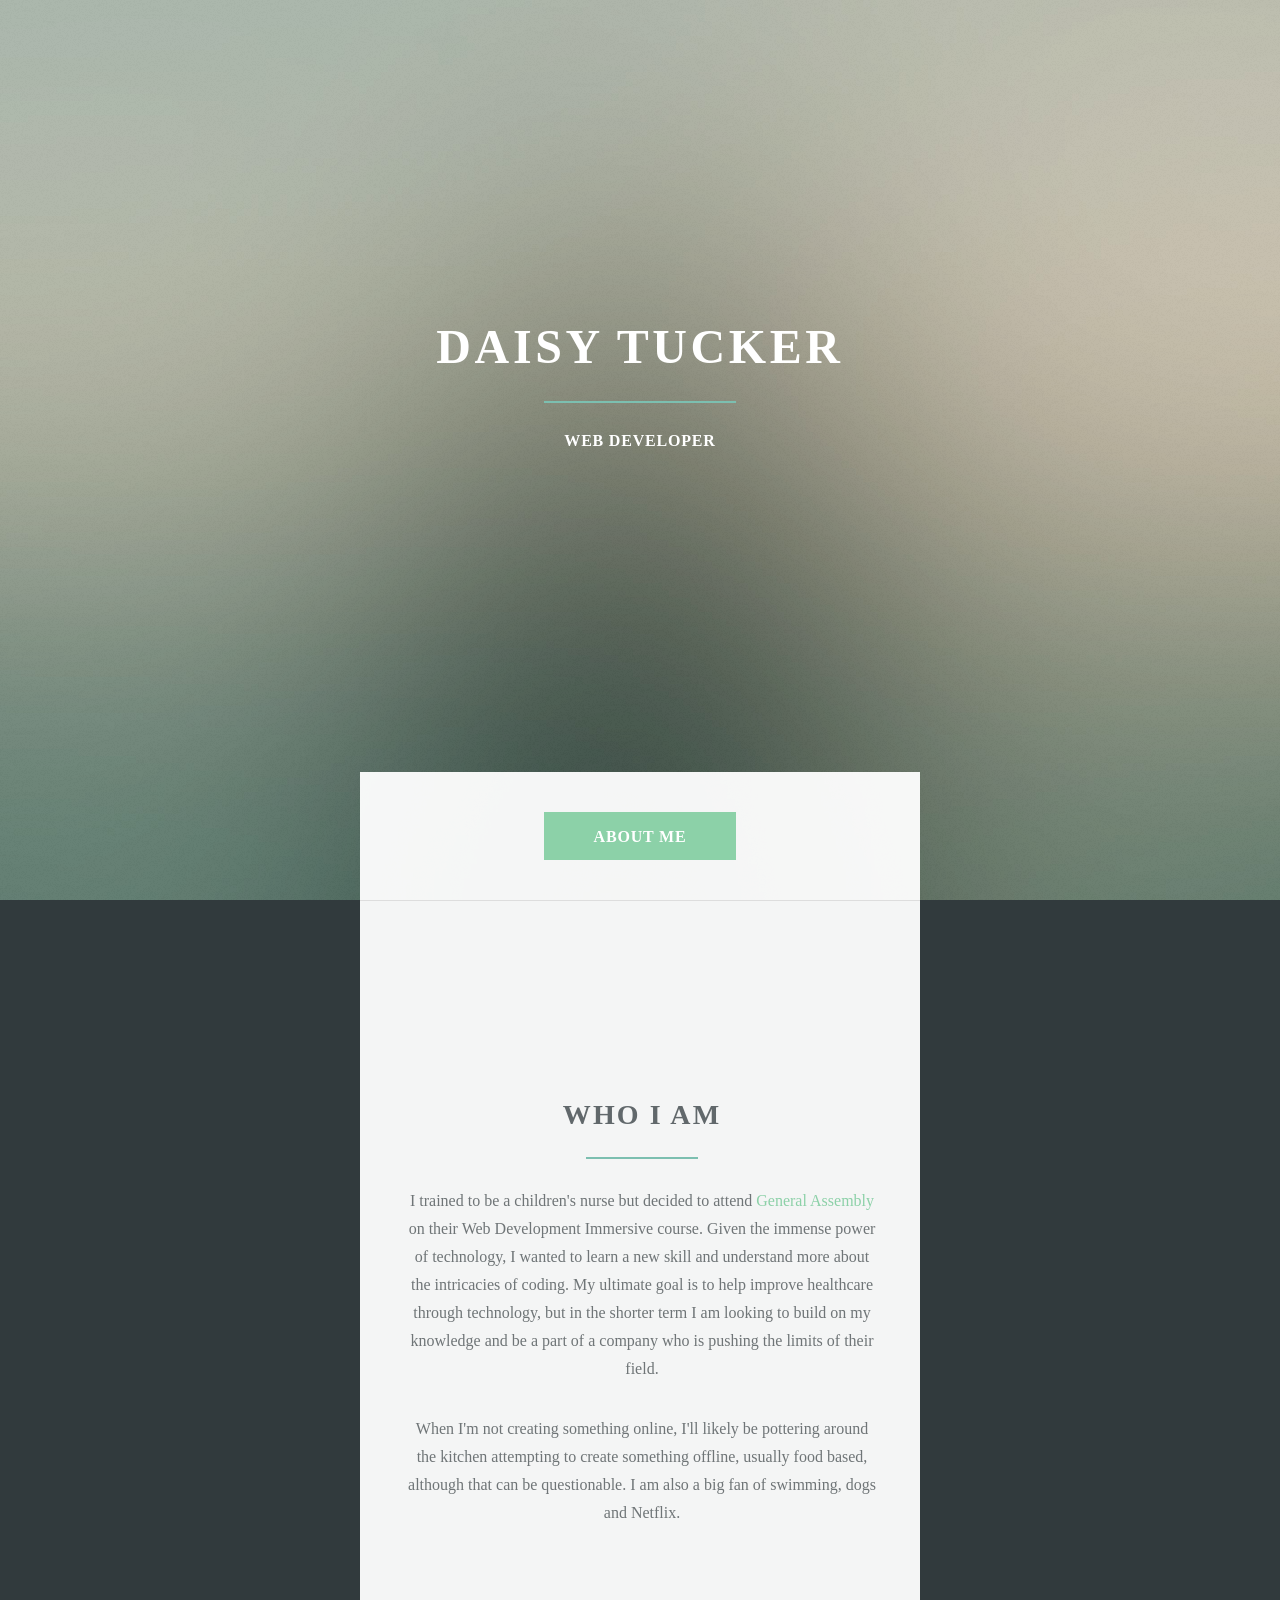
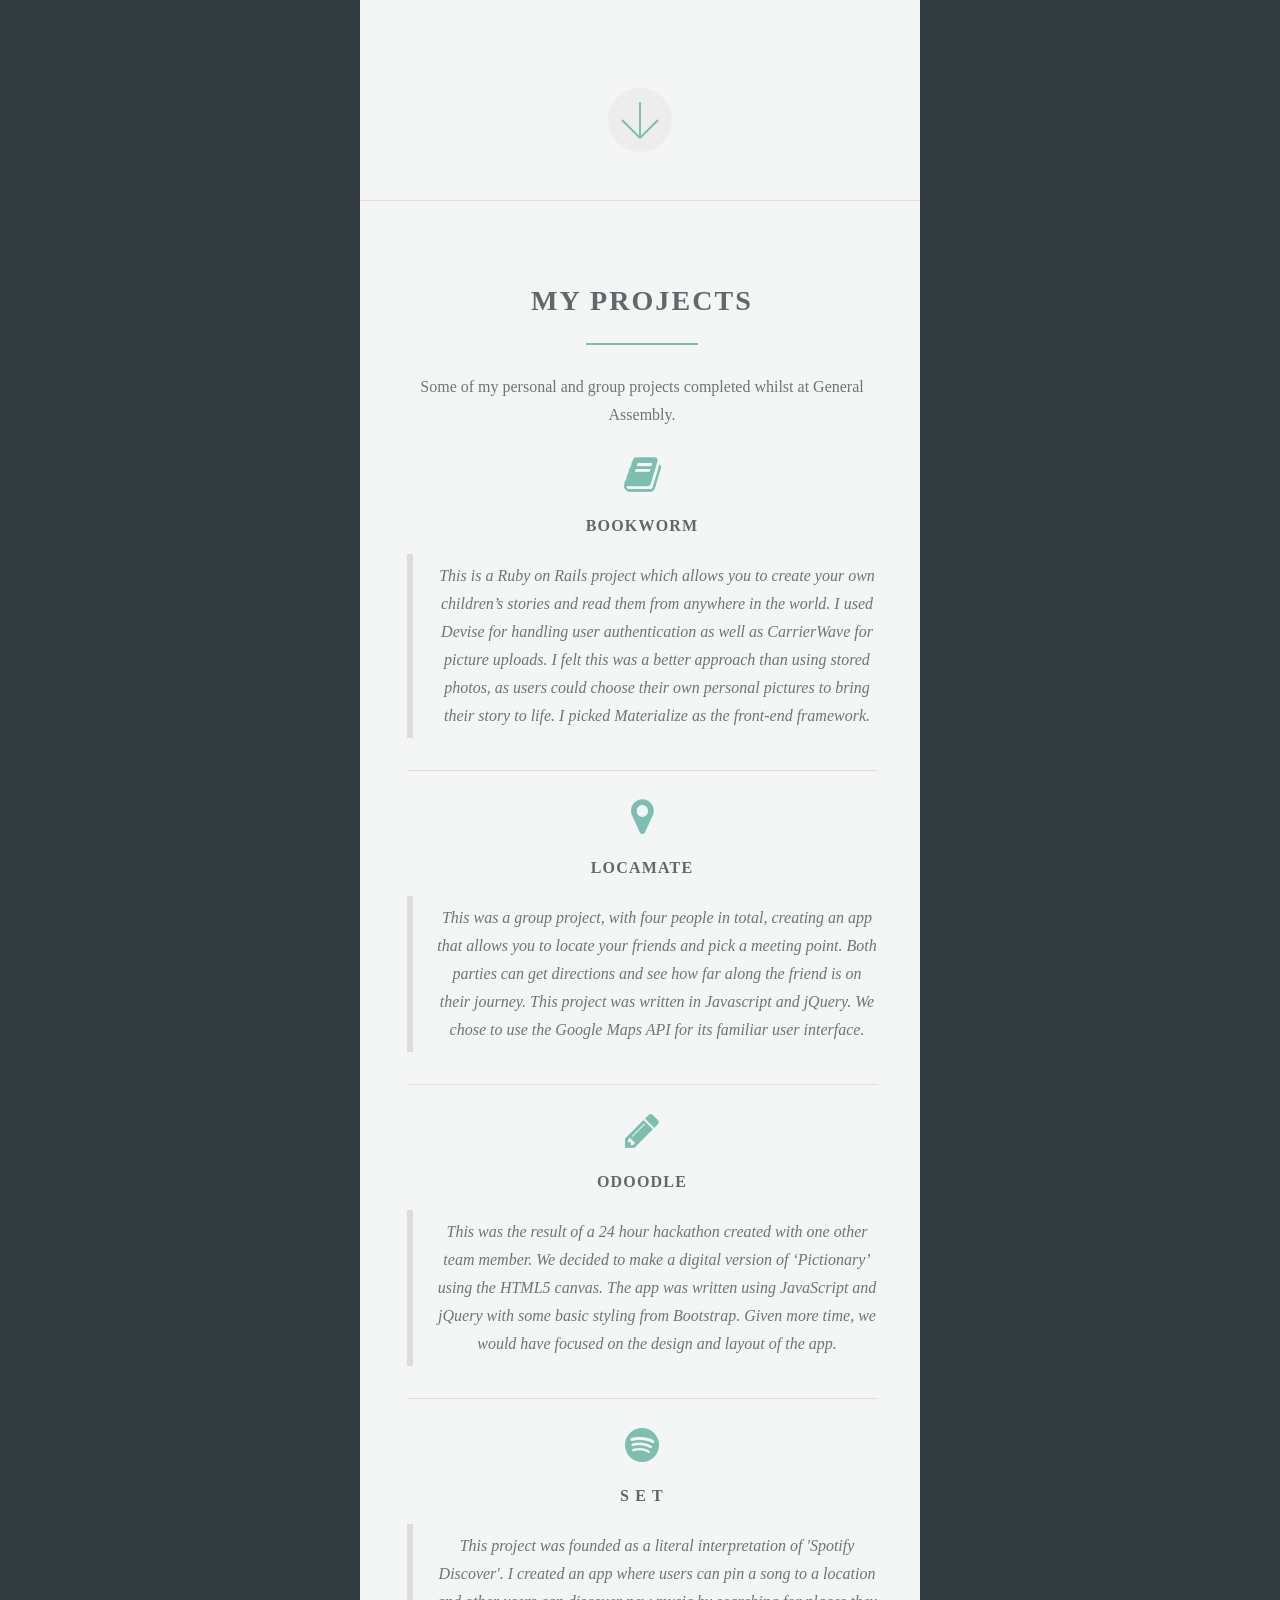
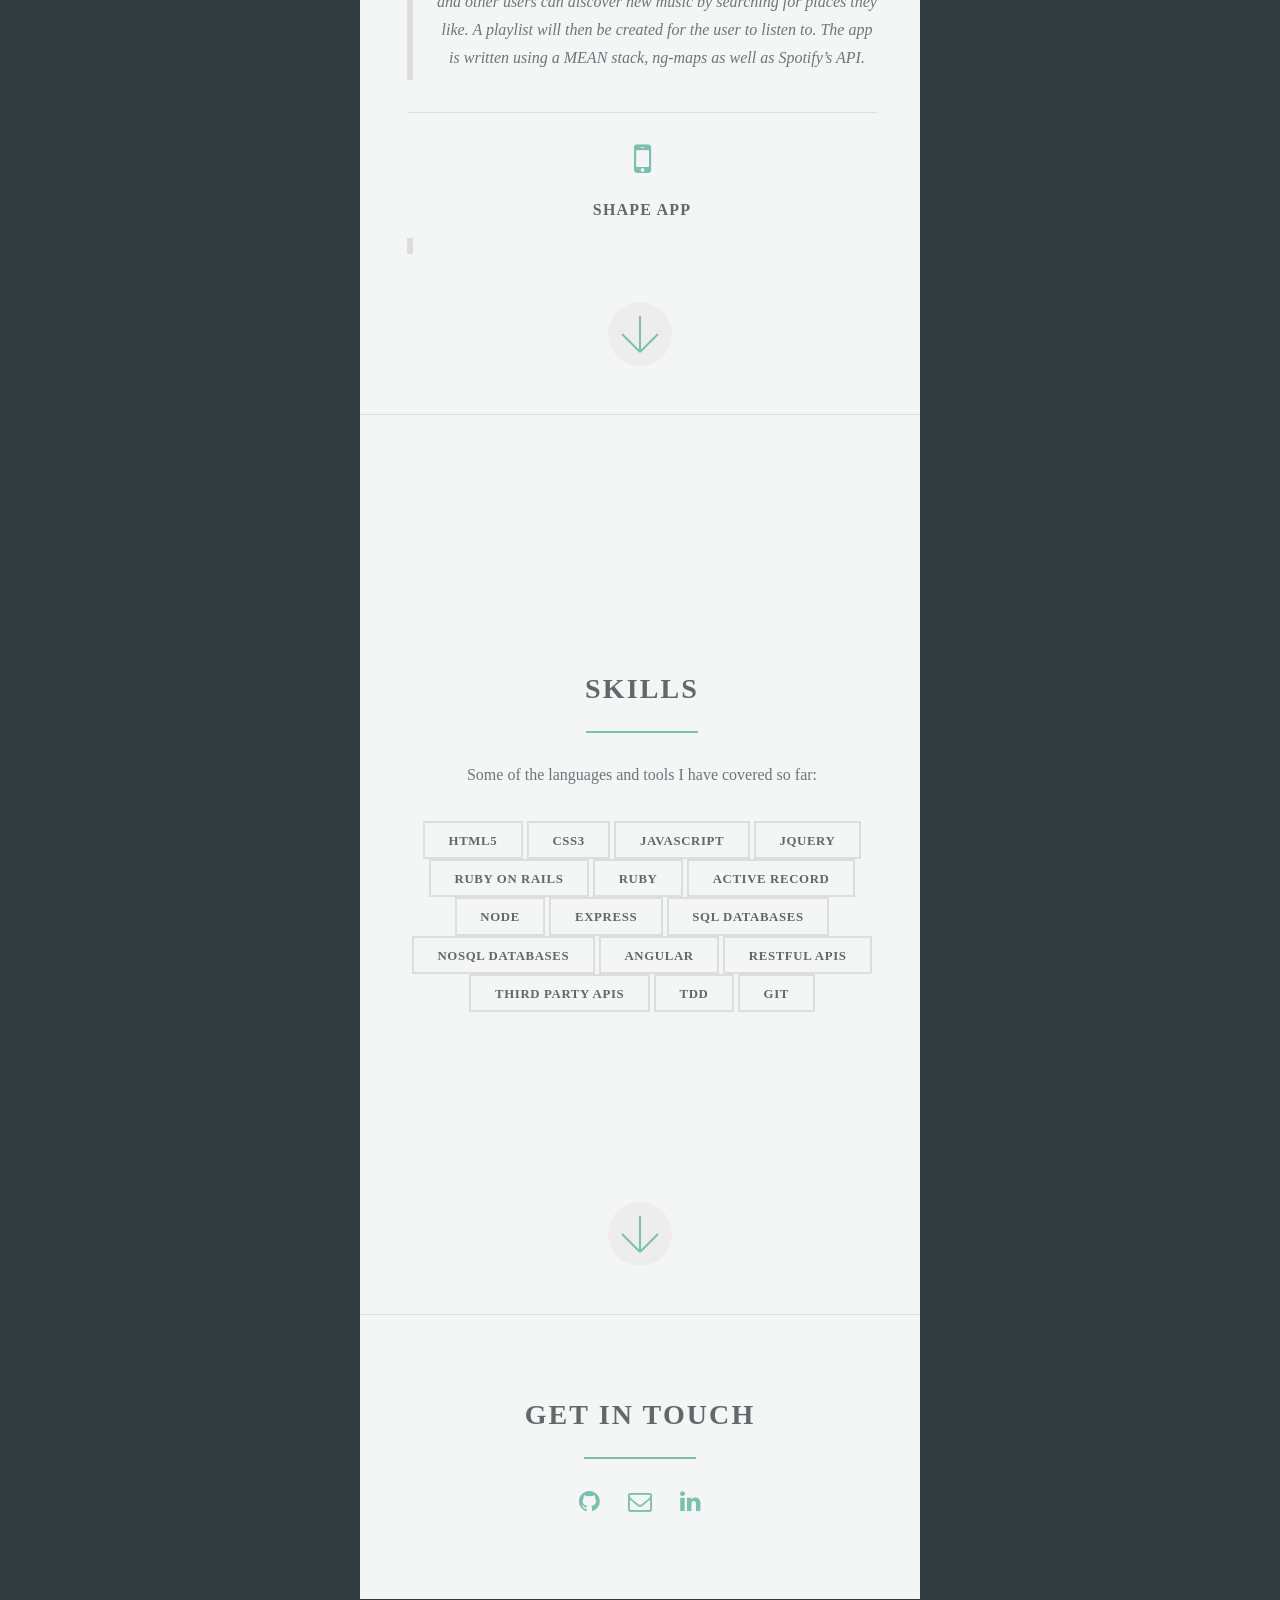
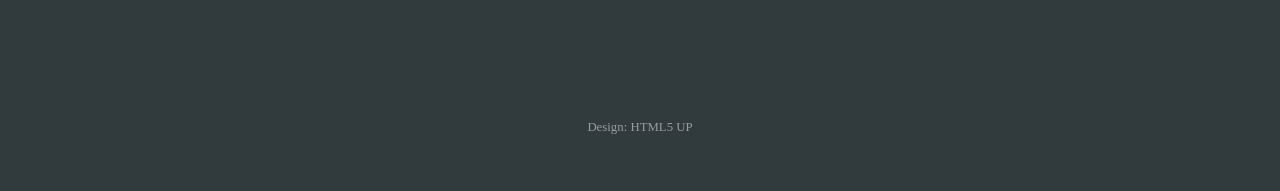
==== commit 7fad719a: "Icon and title added" ====
--- a/index.html
+++ b/index.html
@@ -77,8 +77,8 @@
 					<h3><a href="https://frozen-inlet-88275.herokuapp.com/" target="_blank">S E T</a></h3>
 					<blockquote>This project was founded as a literal interpretation of 'Spotify Discover'. I created an app where users can pin a song to a location and other users can discover new music by searching for places they like. A playlist will then be created for the user to listen to. The app is written using a MEAN stack, ng-maps as well as Spotify’s API.</blockquote>
 					<hr>
-					<span class="icon major "></span>
-					<h3><a href="#" target="_blank">Shape App</a></h3>
+					<span class="icon major fa-mobile"></span>
+					<h3><a href="https://www.shapeapp.io/" target="_blank">Shape App</a></h3>
 					<blockquote></blockquote>
 				
 
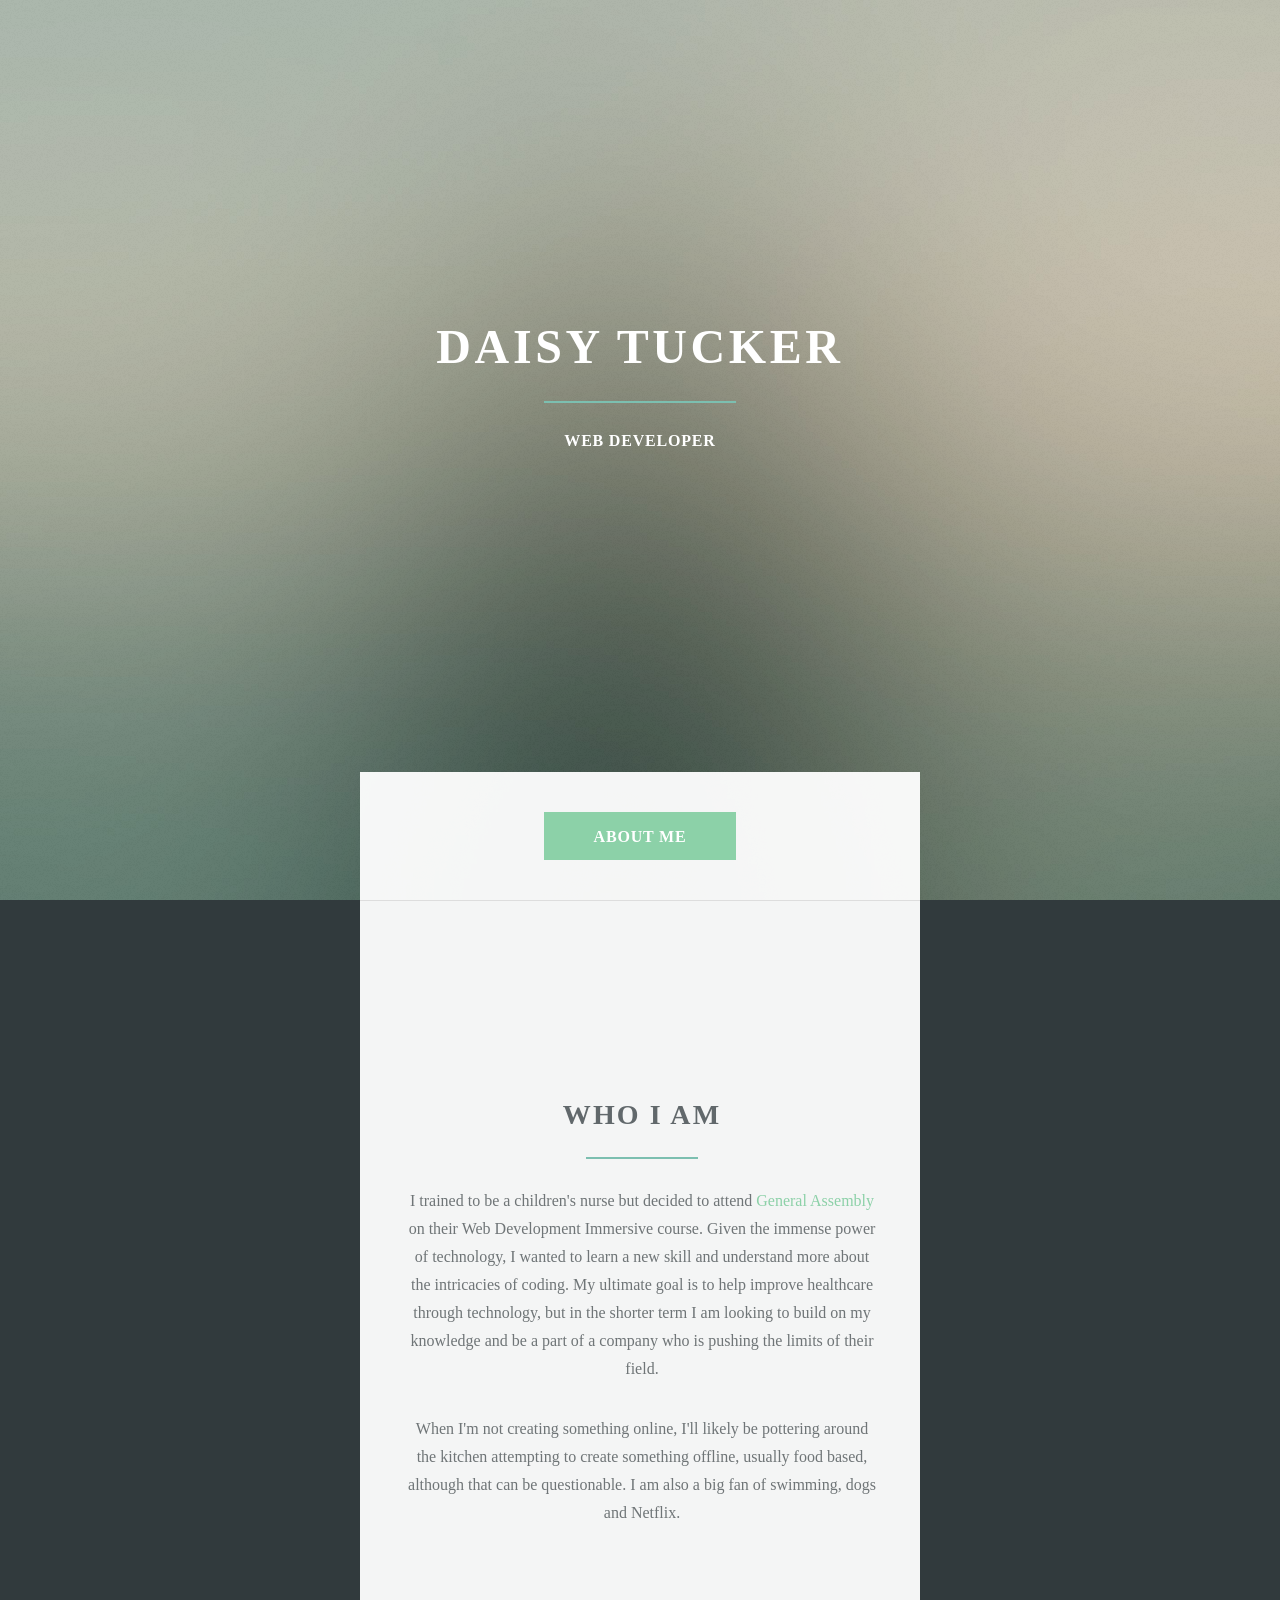
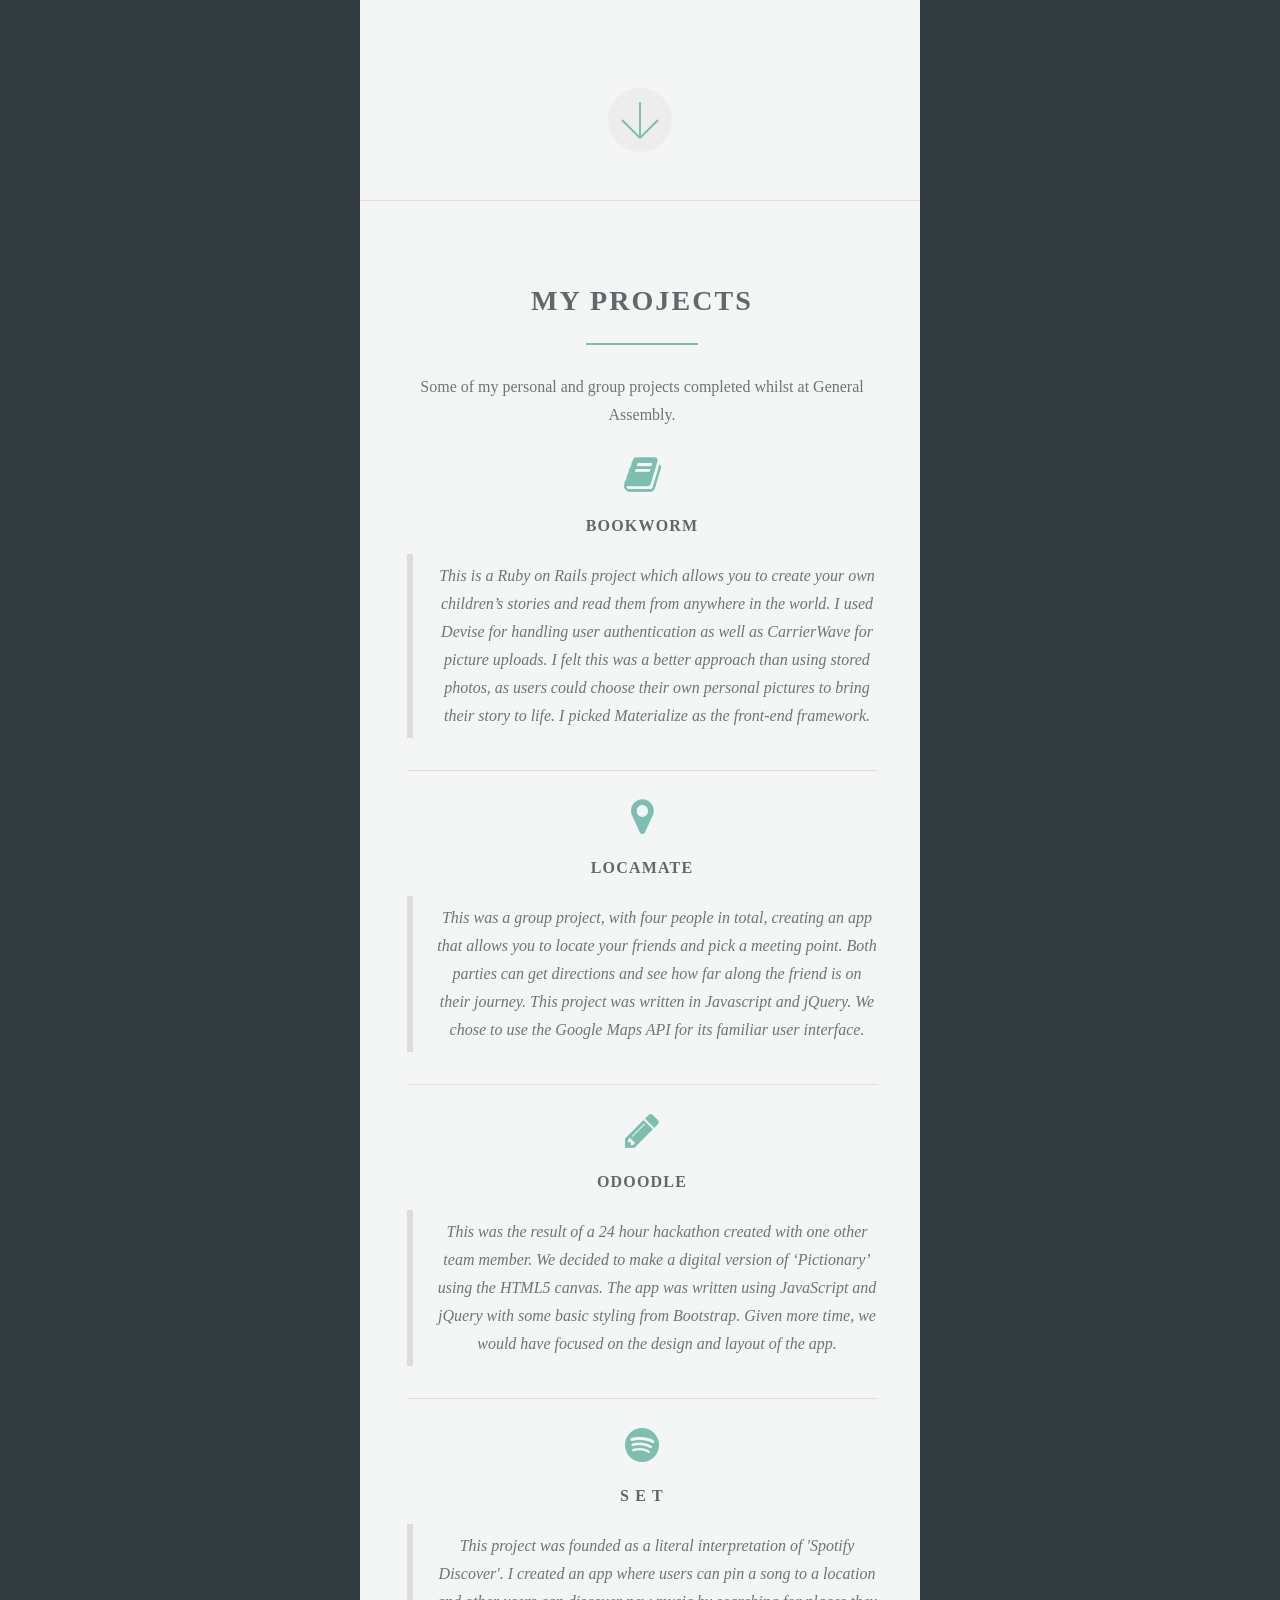
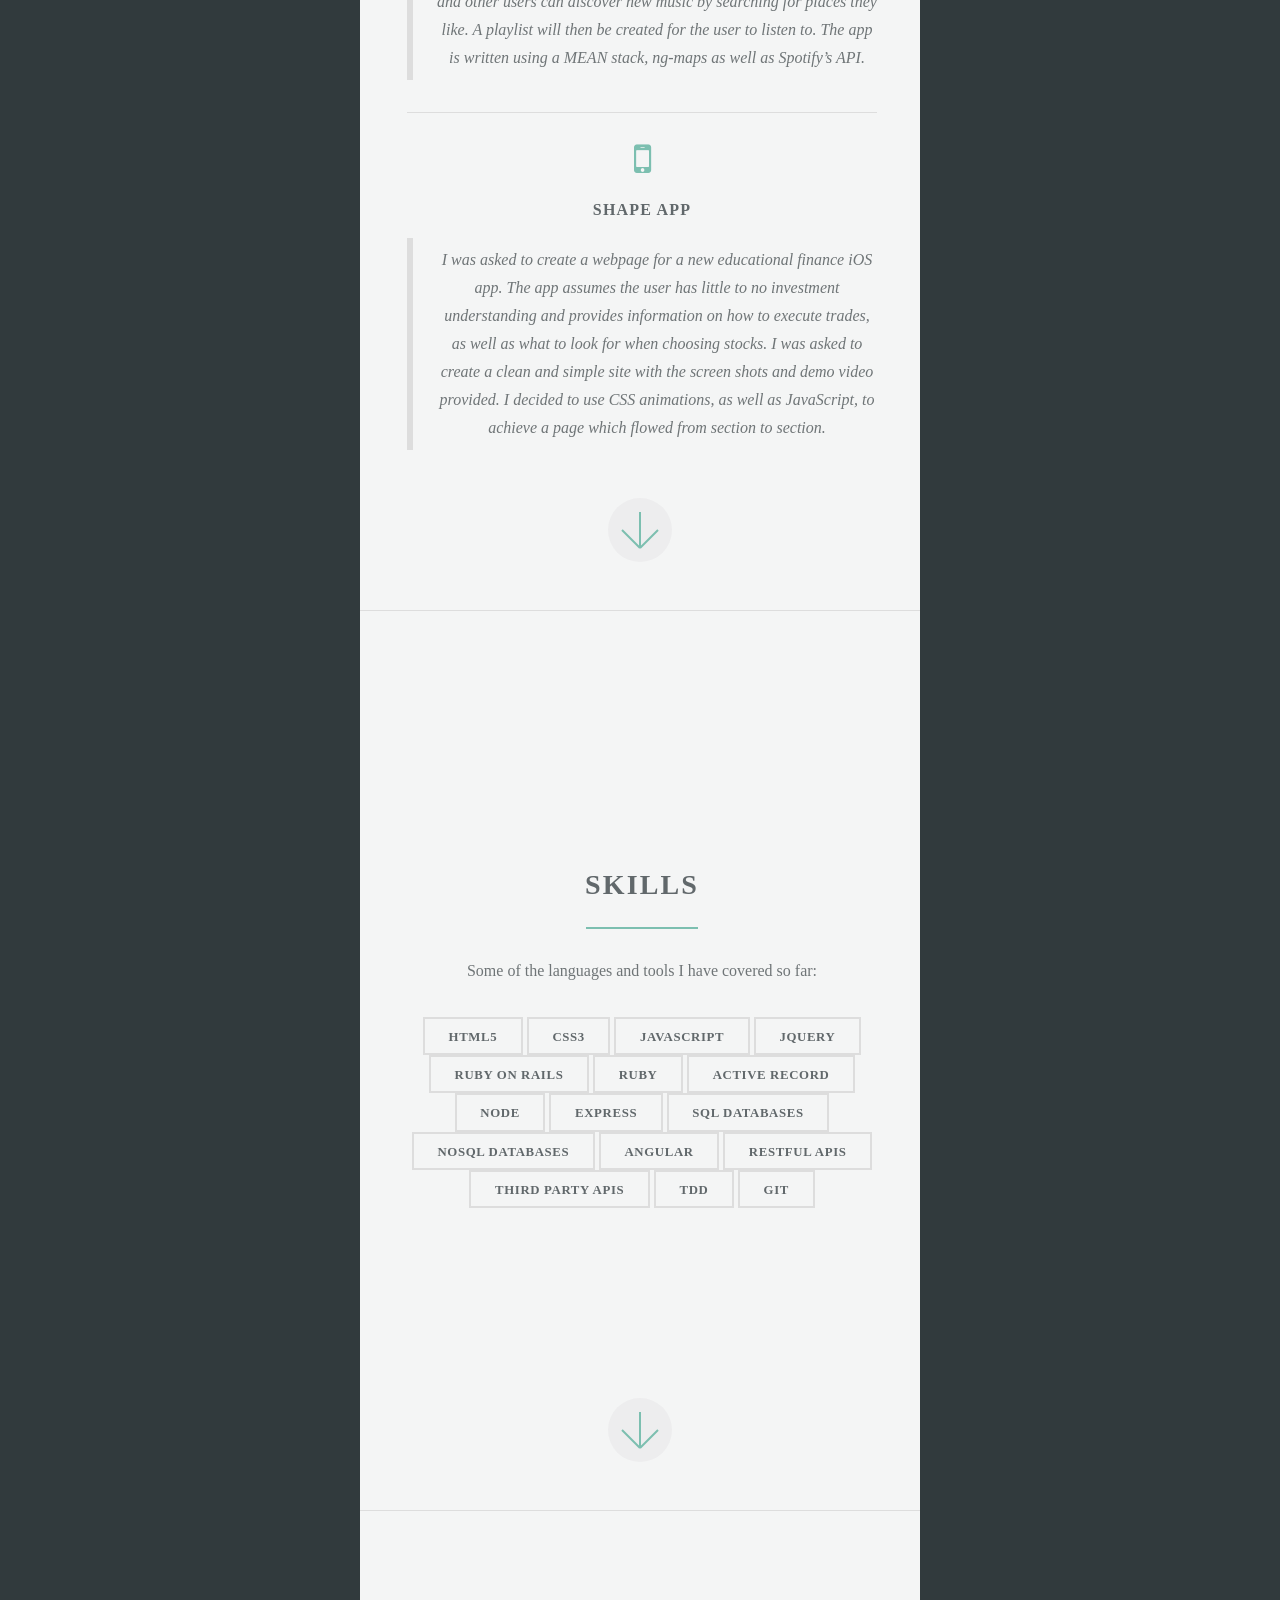
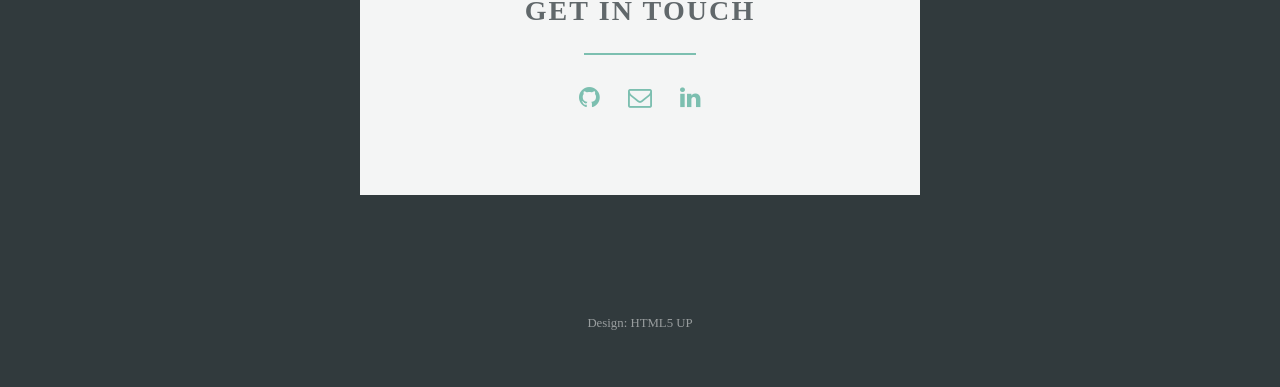
==== commit 7a497b9f: "Shape blockquotes added" ====
--- a/index.html
+++ b/index.html
@@ -79,7 +79,7 @@
 					<hr>
 					<span class="icon major fa-mobile"></span>
 					<h3><a href="https://www.shapeapp.io/" target="_blank">Shape App</a></h3>
-					<blockquote></blockquote>
+					<blockquote>I was asked to create a webpage for a new educational finance iOS app. The app assumes the user has little to no investment understanding and provides information on how to execute trades, as well as what to look for when choosing stocks. I was asked to create a clean and simple site with the screen shots and demo video provided. I decided to use CSS animations, as well as JavaScript, to achieve a page which flowed from section to section.</blockquote>
 				
 
 					<!-- 	<ul class="icons-grid">
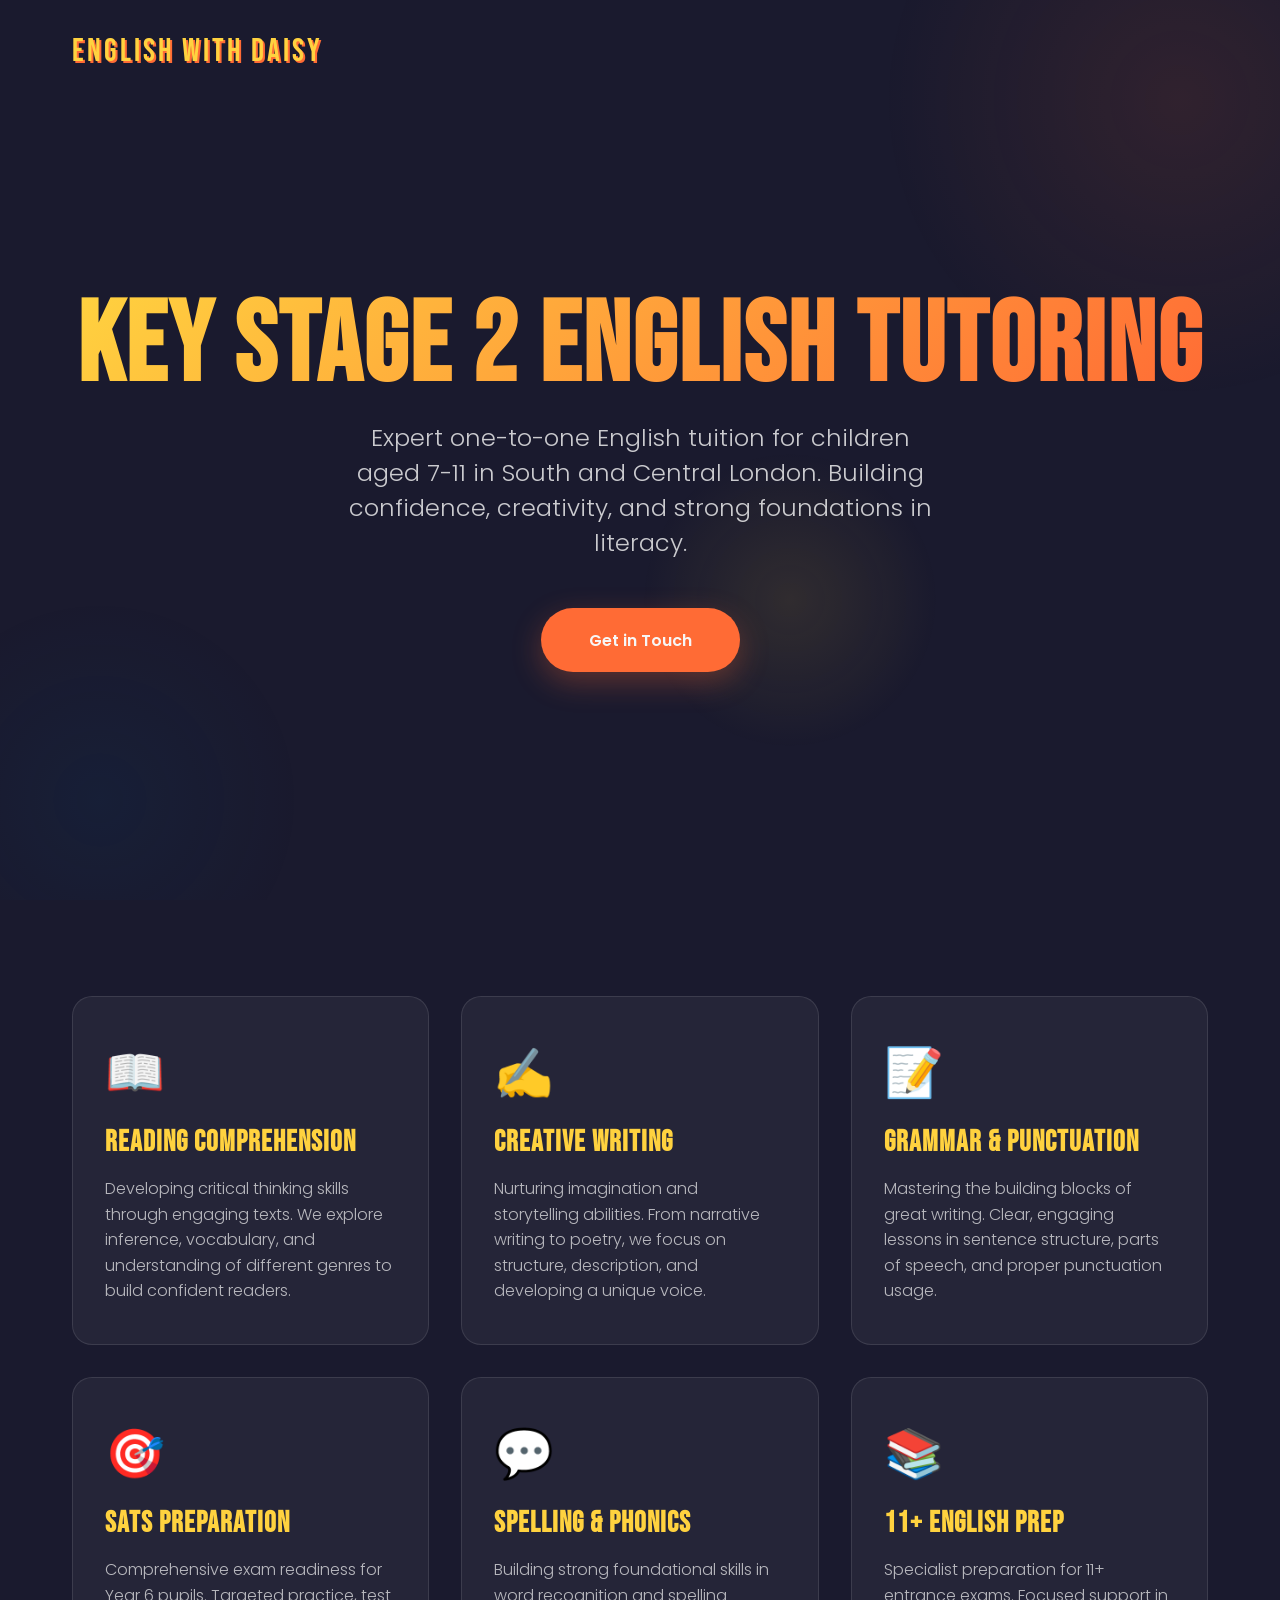
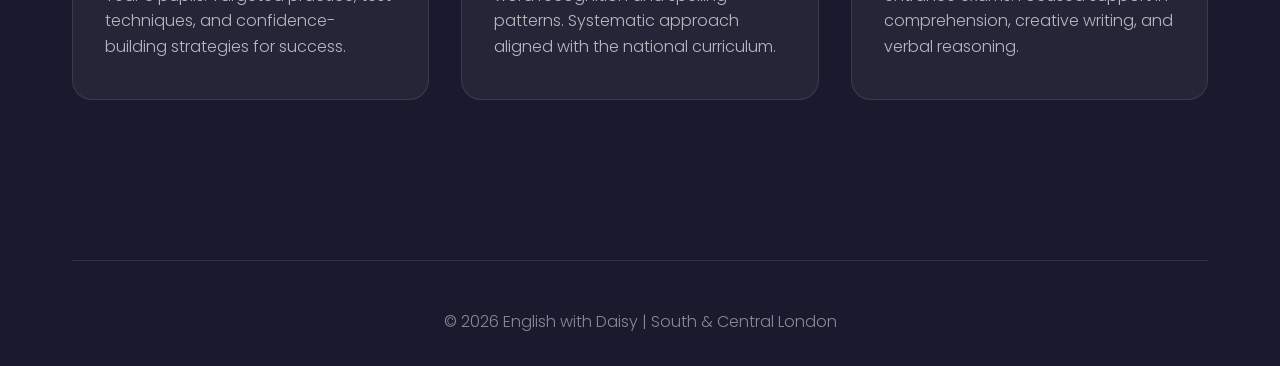
==== commit ee76dcd1: "tutoring" ====
--- a/index.html
+++ b/index.html
@@ -1,491 +1,397 @@
-<!DOCTYPE HTML>
-<!--
-	Highlights by HTML5 UP
-	html5up.net | @ajlkn
-	Free for personal and commercial use under the CCA 3.0 license (html5up.net/license)
--->
-<html>
-	<head>
-		<title>daisy t</title>
-		<link rel="icon" href="images/flowerIcon2.png">
-		<meta charset="utf-8" />
-		<meta name="viewport" content="width=device-width, initial-scale=1" />
-		<!--[if lte IE 8]><script src="assets/js/ie/html5shiv.js"></script><![endif]-->
-		<link rel="stylesheet" href="assets/css/main.css" />
-		<!--[if lte IE 8]><link rel="stylesheet" href="assets/css/ie8.css" /><![endif]-->
-		<!--[if lte IE 9]><link rel="stylesheet" href="assets/css/ie9.css" /><![endif]-->
-	</head>
-	<body>
-
-		<!-- Header -->
-			<section id="header">
-				<header class="major">
-					<h1>DAISY TUCKER</h1>
-					<p>WEB DEVELOPER</p>
-				</header>
-					<div class="container">
-					  <ul class="actions">
-					    <li><a href="#one" class="button special scrolly">about me </a></li>
-					  </ul>
-					</div>
-			</section>
-	<!-- 
-				<section class="main special">
-					<div class="container">
-						<a href="#one" class="goto-next scrolly">Next</a>
-					</div>
-				</section> -->
-
-		<!-- One -->
-			<section id="one" class="main special">
-				<div class="container">
-					<span class="image fit primary"><img src="images/pic01.jpg" alt="" /></span>
-					<div class="content">
-						<header class="major">
-							<h2>WHO I AM</h2>
-						</header>
-						<p>I trained to be a children's nurse but decided to attend <a href="https://generalassemb.ly/" target="blank"> General Assembly</a> on their Web Development Immersive course. Given the immense power of technology, I wanted to learn a new skill and understand more about the intricacies of coding. My ultimate goal is to help improve healthcare through technology, but in the shorter term I am looking to build on my knowledge and be a part of a company who is pushing the limits of their field.</p>
-						<p>When I'm not creating something online, I'll likely be pottering around the kitchen attempting to create something offline, usually food based, although that can be questionable. I am also a big fan of swimming, dogs and Netflix.</p>
-					</div>
-					<a href="#two" class="goto-next scrolly">Next</a>
-				</div>
-			</section>
-
-		<!-- Two -->
-			<section id="two" class="main special">
-				<div class="container">
-					<span class="image fit primary"><img src="images/pic02.jpg" alt="" /></span>
-					<div class="content">
-						<header class="major">
-							<h2>MY PROJECTS</h2>
-						</header>
-						<p>Some of my personal and group projects completed whilst at General Assembly.</p>
-
-						<span class="icon major fa-book"></span>
-						<h3><a href="https://young-earth-46657.herokuapp.com/" target="_blank">BookWorm</a></h3>
-						<blockquote>This is a Ruby on Rails project which allows you to create your own children’s stories and read them from anywhere in the world. I used Devise for handling user authentication as well as CarrierWave for picture uploads. I felt this was a better approach than using stored photos, as users could choose their own personal pictures to bring their story to life. I picked Materialize as the front-end framework.</blockquote>
-						<hr>
-					<span class="icon major fa-map-marker"></span>
-					<h3><a href="https://nameless-escarpment-28913.herokuapp.com/" target="_blank">LocaMate</a></h3>
-					<blockquote>This was a group project, with four people in total, creating an app that allows you to locate your friends and pick a meeting point. Both parties can get directions and see how far along the friend is on their journey. This project was written in Javascript and jQuery. We chose to use the Google Maps API for its familiar user interface. </blockquote>
-					<hr>
-					<span class="icon major fa-pencil"></span>
-					<h3><a href="https://afternoon-reef-57116.herokuapp.com/" target="_blank">Odoodle</a></h3>
-					<blockquote>This was the result of a 24 hour hackathon created with one other team member. We decided to make a digital version of ‘Pictionary’ using the HTML5 canvas. The app was written using JavaScript and jQuery with some basic styling from Bootstrap. Given more time, we would have focused on the design and layout of the app.</blockquote>
-					<hr>
-					<span class="icon major fa-spotify"></span>
-					<h3><a href="https://frozen-inlet-88275.herokuapp.com/" target="_blank">S E T</a></h3>
-					<blockquote>This project was founded as a literal interpretation of 'Spotify Discover'. I created an app where users can pin a song to a location and other users can discover new music by searching for places they like. A playlist will then be created for the user to listen to. The app is written using a MEAN stack, ng-maps as well as Spotify’s API.</blockquote>
-					<hr>
-					<span class="icon major fa-mobile"></span>
-					<h3><a href="https://www.shapeapp.io/" target="_blank">Shape App</a></h3>
-					<blockquote>I was asked to create a webpage for a new educational finance iOS app. The app assumes the user has little to no investment understanding and provides information on how to execute trades, as well as what to look for when choosing stocks. I was asked to create a clean and simple site with the screen shots and demo video provided. I decided to use CSS animations, as well as JavaScript, to achieve a page which flowed from section to section.</blockquote>
-				
-
-					<!-- 	<ul class="icons-grid">
-							<li>
-								<span class="icon major fa-book"></span>
-								<h3><a href="https://young-earth-46657.herokuapp.com/" target="_blank">BookWorm</a></h3>
-							</li>
-							<li>
-								<span class="icon major fa-map-marker"></span>
-								<h3><a href="https://nameless-escarpment-28913.herokuapp.com/" target="_blank">LocaMate</a></h3>
-							</li>
-							<li>
-								<span class="icon major fa-pencil"></span>
-								<h3><a href="https://afternoon-reef-57116.herokuapp.com/" target="_blank">Odoodle</a></h3>
-							</li>
-							<li>
-								<span class="icon major fa-spotify"></span>
-								<h3><a href="https://frozen-inlet-88275.herokuapp.com/" target="_blank">S E T</a></h3>
-							</li>
-						</ul> -->
-					</div>
-					<a href="#three" class="goto-next scrolly">Next</a>
-				</div>
-			</section>
-
-		<!-- Three -->
-			<section id="three" class="main special">
-				<div class="container">
-					<span class="image fit primary"><img src="images/pic03.jpg" alt="" /></span>
-					<div class="content">
-						<header class="major">
-							<h2>Skills</h2>
-						</header>
-						<p>Some of the languages and tools I have covered so far:</p>
-						<span class="button small">HTML5</span>
-						<span class="button small">CSS3</span>
-						<span class="button small">JavaScript</span>
-						<span class="button small">jQuery</span>
-						<span class="button small">Ruby on Rails</span>
-						<span class="button small">Ruby</span>
-						<span class="button small">active record</span>
-						<span class="button small">Node</span>
-						<span class="button small">Express</span>
-						<span class="button small">SQL databases</span>
-						<span class="button small">NoSQL databases</span>
-						<span class="button small">Angular</span>
-						<span class="button small">REStful APIs</span>
-						<span class="button small">third party apis</span>
-						<span class="button small">tdd</span>
-						<span class="button small">git</span>
-
-					</div>
-					<a href="#footer" class="goto-next scrolly">Next</a>
-				</div>
-			</section>
-
-		<!-- Four -->
-		<!--
-			<section id="four" class="main">
-				<div class="container">
-					<div class="content">
-						<header class="major">
-							<h2>Elements</h2>
-						</header>
-						<section>
-							<h4>Text</h4>
-							<p>This is <b>bold</b> and this is <strong>strong</strong>. This is <i>italic</i> and this is <em>emphasized</em>.
-							This is <sup>superscript</sup> text and this is <sub>subscript</sub> text.
-							This is <u>underlined</u> and this is code: <code>for (;;) { ... }</code>. Finally, <a href="#">this is a link</a>.</p>
-							<hr />
-							<header>
-								<h4>Heading with a Subtitle</h4>
-								<p>Lorem ipsum dolor sit amet nullam id egestas urna aliquam</p>
-							</header>
-							<p>Nunc lacinia ante nunc ac lobortis. Interdum adipiscing gravida odio porttitor sem non mi integer non faucibus ornare mi ut ante amet placerat aliquet. Volutpat eu sed ante lacinia sapien lorem accumsan varius montes viverra nibh in adipiscing blandit tempus accumsan.</p>
-							<header>
-								<h5>Heading with a Subtitle</h5>
-								<p>Lorem ipsum dolor sit amet nullam id egestas urna aliquam</p>
-							</header>
-							<p>Nunc lacinia ante nunc ac lobortis. Interdum adipiscing gravida odio porttitor sem non mi integer non faucibus ornare mi ut ante amet placerat aliquet. Volutpat eu sed ante lacinia sapien lorem accumsan varius montes viverra nibh in adipiscing blandit tempus accumsan.</p>
-							<hr />
-							<h2>Heading Level 2</h2>
-							<h3>Heading Level 3</h3>
-							<h4>Heading Level 4</h4>
-							<h5>Heading Level 5</h5>
-							<h6>Heading Level 6</h6>
-							<hr />
-							<h5>Blockquote</h5>
-							<blockquote>Fringilla nisl. Donec accumsan interdum nisi, quis tincidunt felis sagittis eget tempus euismod. Vestibulum ante ipsum primis in faucibus vestibulum. Blandit adipiscing eu felis iaculis volutpat ac adipiscing accumsan faucibus. Vestibulum ante ipsum primis in faucibus lorem ipsum dolor sit amet nullam adipiscing eu felis.</blockquote>
-							<h5>Preformatted</h5>
-							<pre><code>i = 0;
-
-while (!deck.isInOrder()) {
-print 'Iteration ' + i;
-deck.shuffle();
-i++;
-}
-
-print 'It took ' + i + ' iterations to sort the deck.';</code></pre>
-						</section>
-
-						<section>
-							<h4>Lists</h4>
-							<div class="row">
-								<div class="6u 12u$(medium)">
-									<h5>Unordered</h5>
-									<ul>
-										<li>Dolor pulvinar etiam.</li>
-										<li>Sagittis adipiscing.</li>
-										<li>Felis enim feugiat.</li>
-									</ul>
-									<h5>Alternate</h5>
-									<ul class="alt">
-										<li>Dolor pulvinar etiam.</li>
-										<li>Sagittis adipiscing.</li>
-										<li>Felis enim feugiat.</li>
-									</ul>
-								</div>
-								<div class="6u$ 12u(medium)">
-									<h5>Ordered</h5>
-									<ol>
-										<li>Dolor pulvinar etiam.</li>
-										<li>Etiam vel felis viverra.</li>
-										<li>Felis enim feugiat.</li>
-										<li>Dolor pulvinar etiam.</li>
-										<li>Etiam vel felis lorem.</li>
-										<li>Felis enim et feugiat.</li>
-									</ol>
-									<h5>Icons</h5>
-									<ul class="icons">
-										<li><a href="#" class="icon fa-twitter"><span class="label">Twitter</span></a></li>
-										<li><a href="#" class="icon fa-facebook"><span class="label">Facebook</span></a></li>
-										<li><a href="#" class="icon fa-instagram"><span class="label">Instagram</span></a></li>
-										<li><a href="#" class="icon fa-github"><span class="label">Github</span></a></li>
-									</ul>
-								</div>
-							</div>
-							<h5>Actions</h5>
-							<ul class="actions">
-								<li><a href="#" class="button special">Default</a></li>
-								<li><a href="#" class="button">Default</a></li>
-							</ul>
-							<ul class="actions small">
-								<li><a href="#" class="button special small">Small</a></li>
-								<li><a href="#" class="button small">Small</a></li>
-							</ul>
-							<div class="row">
-								<div class="6u 12u$(small)">
-									<ul class="actions vertical">
-										<li><a href="#" class="button special">Default</a></li>
-										<li><a href="#" class="button">Default</a></li>
-									</ul>
-								</div>
-								<div class="6u$ 12u$(small)">
-									<ul class="actions vertical small">
-										<li><a href="#" class="button special small">Small</a></li>
-										<li><a href="#" class="button small">Small</a></li>
-									</ul>
-								</div>
-								<div class="6u 12u$(small)">
-									<ul class="actions vertical">
-										<li><a href="#" class="button special fit">Default</a></li>
-										<li><a href="#" class="button fit">Default</a></li>
-									</ul>
-								</div>
-								<div class="6u$ 12u$(small)">
-									<ul class="actions vertical small">
-										<li><a href="#" class="button special small fit">Small</a></li>
-										<li><a href="#" class="button small fit">Small</a></li>
-									</ul>
-								</div>
-							</div>
-						</section>
-
-						<section>
-							<h4>Table</h4>
-							<h5>Default</h5>
-							<div class="table-wrapper">
-								<table>
-									<thead>
-										<tr>
-											<th>Name</th>
-											<th>Description</th>
-											<th>Price</th>
-										</tr>
-									</thead>
-									<tbody>
-										<tr>
-											<td>Item One</td>
-											<td>Ante turpis integer aliquet porttitor.</td>
-											<td>29.99</td>
-										</tr>
-										<tr>
-											<td>Item Two</td>
-											<td>Vis ac commodo adipiscing arcu aliquet.</td>
-											<td>19.99</td>
-										</tr>
-										<tr>
-											<td>Item Three</td>
-											<td> Morbi faucibus arcu accumsan lorem.</td>
-											<td>29.99</td>
-										</tr>
-										<tr>
-											<td>Item Four</td>
-											<td>Vitae integer tempus condimentum.</td>
-											<td>19.99</td>
-										</tr>
-										<tr>
-											<td>Item Five</td>
-											<td>Ante turpis integer aliquet porttitor.</td>
-											<td>29.99</td>
-										</tr>
-									</tbody>
-									<tfoot>
-										<tr>
-											<td colspan="2"></td>
-											<td>100.00</td>
-										</tr>
-									</tfoot>
-								</table>
-							</div>
-
-							<h5>Alternate</h5>
-							<div class="table-wrapper">
-								<table class="alt">
-									<thead>
-										<tr>
-											<th>Name</th>
-											<th>Description</th>
-											<th>Price</th>
-										</tr>
-									</thead>
-									<tbody>
-										<tr>
-											<td>Item One</td>
-											<td>Ante turpis integer aliquet porttitor.</td>
-											<td>29.99</td>
-										</tr>
-										<tr>
-											<td>Item Two</td>
-											<td>Vis ac commodo adipiscing arcu aliquet.</td>
-											<td>19.99</td>
-										</tr>
-										<tr>
-											<td>Item Three</td>
-											<td> Morbi faucibus arcu accumsan lorem.</td>
-											<td>29.99</td>
-										</tr>
-										<tr>
-											<td>Item Four</td>
-											<td>Vitae integer tempus condimentum.</td>
-											<td>19.99</td>
-										</tr>
-										<tr>
-											<td>Item Five</td>
-											<td>Ante turpis integer aliquet porttitor.</td>
-											<td>29.99</td>
-										</tr>
-									</tbody>
-									<tfoot>
-										<tr>
-											<td colspan="2"></td>
-											<td>100.00</td>
-										</tr>
-									</tfoot>
-								</table>
-							</div>
-						</section>
-
-						<section>
-							<h4>Buttons</h4>
-							<ul class="actions">
-								<li><a href="#" class="button special">Special</a></li>
-								<li><a href="#" class="button">Default</a></li>
-							</ul>
-							<ul class="actions">
-								<li><a href="#" class="button">Default</a></li>
-								<li><a href="#" class="button small">Small</a></li>
-							</ul>
-							<ul class="actions fit">
-								<li><a href="#" class="button special fit">Fit</a></li>
-								<li><a href="#" class="button fit">Fit</a></li>
-							</ul>
-							<ul class="actions fit small">
-								<li><a href="#" class="button special fit small">Fit + Small</a></li>
-								<li><a href="#" class="button fit small">Fit + Small</a></li>
-							</ul>
-							<ul class="actions">
-								<li><a href="#" class="button special icon fa-download">Icon</a></li>
-								<li><a href="#" class="button icon fa-download">Icon</a></li>
-							</ul>
-							<ul class="actions">
-								<li><span class="button special disabled">Disabled</span></li>
-								<li><span class="button disabled">Disabled</span></li>
-							</ul>
-						</section>
-
-						<section>
-							<h4>Form</h4>
-							<form method="post" action="#">
-								<div class="row uniform">
-									<div class="6u 12u$(xsmall)">
-										<input type="text" name="demo-name" id="demo-name" value="" placeholder="Name" />
-									</div>
-									<div class="6u$ 12u$(xsmall)">
-										<input type="email" name="demo-email" id="demo-email" value="" placeholder="Email" />
-									</div>
-									<div class="12u$">
-										<div class="select-wrapper">
-											<select name="demo-category" id="demo-category">
-												<option value="">- Category -</option>
-												<option value="1">Manufacturing</option>
-												<option value="1">Shipping</option>
-												<option value="1">Administration</option>
-												<option value="1">Human Resources</option>
-											</select>
-										</div>
-									</div>
-									<div class="4u 12u$(small)">
-										<input type="radio" id="demo-priority-low" name="demo-priority" checked>
-										<label for="demo-priority-low">Low</label>
-									</div>
-									<div class="4u 12u$(small)">
-										<input type="radio" id="demo-priority-normal" name="demo-priority">
-										<label for="demo-priority-normal">Normal</label>
-									</div>
-									<div class="4u$ 12u$(small)">
-										<input type="radio" id="demo-priority-high" name="demo-priority">
-										<label for="demo-priority-high">High</label>
-									</div>
-									<div class="6u 12u$(small)">
-										<input type="checkbox" id="demo-copy" name="demo-copy">
-										<label for="demo-copy">Email me a copy</label>
-									</div>
-									<div class="6u$ 12u$(small)">
-										<input type="checkbox" id="demo-human" name="demo-human" checked>
-										<label for="demo-human">Not a robot</label>
-									</div>
-									<div class="12u$">
-										<textarea name="demo-message" id="demo-message" placeholder="Enter your message" rows="6"></textarea>
-									</div>
-									<div class="12u$">
-										<ul class="actions">
-											<li><input type="submit" value="Send Message" class="special" /></li>
-											<li><input type="reset" value="Reset" /></li>
-										</ul>
-									</div>
-								</div>
-							</form>
-						</section>
-
-						<section>
-							<h4>Image</h4>
-							<h5>Fit</h5>
-							<div class="box alt">
-								<div class="row uniform 50%">
-									<div class="12u"><span class="image fit"><img src="images/pic04.jpg" alt="" /></span></div>
-									<div class="4u"><span class="image fit"><img src="images/pic04.jpg" alt="" /></span></div>
-									<div class="4u"><span class="image fit"><img src="images/pic04.jpg" alt="" /></span></div>
-									<div class="4u"><span class="image fit"><img src="images/pic04.jpg" alt="" /></span></div>
-									<div class="4u"><span class="image fit"><img src="images/pic04.jpg" alt="" /></span></div>
-									<div class="4u"><span class="image fit"><img src="images/pic04.jpg" alt="" /></span></div>
-									<div class="4u"><span class="image fit"><img src="images/pic04.jpg" alt="" /></span></div>
-									<div class="4u"><span class="image fit"><img src="images/pic04.jpg" alt="" /></span></div>
-									<div class="4u"><span class="image fit"><img src="images/pic04.jpg" alt="" /></span></div>
-									<div class="4u"><span class="image fit"><img src="images/pic04.jpg" alt="" /></span></div>
-								</div>
-							</div>
-							<h5>Left &amp; Right</h5>
-							<p><span class="image left"><img src="images/pic05.jpg" alt="" /></span>Fringilla nisl. Donec accumsan interdum nisi, quis tincidunt felis sagittis eget. tempus euismod. Vestibulum ante ipsum primis in faucibus vestibulum. Blandit adipiscing eu felis iaculis volutpat ac adipiscing accumsan eu faucibus. Integer ac pellentesque praesent tincidunt felis sagittis eget. tempus euismod. Vestibulum ante ipsum primis in faucibus vestibulum. Blandit adipiscing eu felis iaculis volutpat ac adipiscing accumsan eu faucibus. Integer ac pellentesque praesent. Donec accumsan interdum nisi, quis tincidunt felis sagittis eget. tempus euismod. Vestibulum ante ipsum primis in faucibus vestibulum. Blandit adipiscing eu felis iaculis volutpat ac adipiscing accumsan eu faucibus. Integer ac pellentesque praesent tincidunt felis sagittis eget. tempus euismod. Vestibulum ante ipsum primis in faucibus vestibulum. Blandit adipiscing eu felis iaculis volutpat ac adipiscing accumsan eu faucibus. Integer ac pellentesque praesent.</p>
-							<p><span class="image right"><img src="images/pic05.jpg" alt="" /></span>Fringilla nisl. Donec accumsan interdum nisi, quis tincidunt felis sagittis eget. tempus euismod. Vestibulum ante ipsum primis in faucibus vestibulum. Blandit adipiscing eu felis iaculis volutpat ac adipiscing accumsan eu faucibus. Integer ac pellentesque praesent tincidunt felis sagittis eget. tempus euismod. Vestibulum ante ipsum primis in faucibus vestibulum. Blandit adipiscing eu felis iaculis volutpat ac adipiscing accumsan eu faucibus. Integer ac pellentesque praesent. Donec accumsan interdum nisi, quis tincidunt felis sagittis eget. tempus euismod. Vestibulum ante ipsum primis in faucibus vestibulum. Blandit adipiscing eu felis iaculis volutpat ac adipiscing accumsan eu faucibus. Integer ac pellentesque praesent tincidunt felis sagittis eget. tempus euismod. Vestibulum ante ipsum primis in faucibus vestibulum. Blandit adipiscing eu felis iaculis volutpat ac adipiscing accumsan eu faucibus. Integer ac pellentesque praesent.</p>
-						</section>
-
-					</div>
-					<a href="#footer" class="goto-next scrolly">Next</a>
-				</div>
-			</section>
-		-->
-
-		<!-- Footer -->
-			<section id="footer">
-				<div class="container">
-					<header class="major">
-						<h2>Get in touch</h2>
-					</header>
-					<ul class="icons">
-						<li><a href="https://github.com/daisyt1" target="_blank" class="icon alt fa-github"><span class="label">GitHub</span></a></li>
-						<li><a href="mailto:hello@daisyt.co?Subject=Hello!%20" class="icon alt fa-envelope-o"><span class="label">Email</span></a></li>
-						<li><a href="https://www.linkedin.com/in/daisy-t" target="_blank"class="icon alt fa-linkedin"><span class="label">linkedIn</span></a></li>
-					</ul>
-				</div>
-				<footer>
-					<ul class="copyright">
-						<li>Design: <a href="http://html5up.net">HTML5 UP</a></li>
-					</ul>
-				</footer>
-			</section>					
-
-		<!-- Scripts -->
-			<script src="assets/js/jquery.min.js"></script>
-			<script src="assets/js/jquery.scrollex.min.js"></script>
-			<script src="assets/js/jquery.scrolly.min.js"></script>
-			<script src="assets/js/skel.min.js"></script>
-			<script src="assets/js/util.js"></script>
-			<!--[if lte IE 8]><script src="assets/js/ie/respond.min.js"></script><![endif]-->
-			<script src="assets/js/main.js"></script>
-
-	</body>
-</html>+<!DOCTYPE html>
+<html lang="en">
+<head>
+    <meta charset="UTF-8">
+    <meta name="viewport" content="width=device-width, initial-scale=1.0">
+    <title>English with Daisy | Key Stage 2 Tutoring | South & Central London</title>
+    <link rel="preconnect" href="https://fonts.googleapis.com">
+    <link rel="preconnect" href="https://fonts.gstatic.com" crossorigin>
+    <link href="https://fonts.googleapis.com/css2?family=Bebas+Neue&family=Poppins:wght@300;400;600&display=swap" rel="stylesheet">
+    <style>
+        :root {
+            --primary: #FF6B35;
+            --secondary: #004E89;
+            --accent: #FFD23F;
+            --dark: #1A1A2E;
+            --light: #F7F7F7;
+        }
+        
+        * {
+            margin: 0;
+            padding: 0;
+            box-sizing: border-box;
+        }
+        
+        body {
+            font-family: 'Poppins', sans-serif;
+            background: var(--dark);
+            color: var(--light);
+            overflow-x: hidden;
+        }
+        
+        /* Animated background */
+        .bg-decoration {
+            position: fixed;
+            top: 0;
+            left: 0;
+            width: 100%;
+            height: 100%;
+            z-index: 0;
+            overflow: hidden;
+        }
+        
+        .bg-circle {
+            position: absolute;
+            border-radius: 50%;
+            background: radial-gradient(circle, var(--primary) 0%, transparent 70%);
+            opacity: 0.1;
+            animation: float 20s infinite ease-in-out;
+        }
+        
+        .bg-circle:nth-child(1) {
+            width: 600px;
+            height: 600px;
+            top: -200px;
+            right: -200px;
+            animation-delay: 0s;
+        }
+        
+        .bg-circle:nth-child(2) {
+            width: 400px;
+            height: 400px;
+            bottom: -100px;
+            left: -100px;
+            animation-delay: 3s;
+            background: radial-gradient(circle, var(--secondary) 0%, transparent 70%);
+        }
+        
+        .bg-circle:nth-child(3) {
+            width: 300px;
+            height: 300px;
+            top: 50%;
+            left: 50%;
+            animation-delay: 6s;
+            background: radial-gradient(circle, var(--accent) 0%, transparent 70%);
+        }
+        
+        @keyframes float {
+            0%, 100% { transform: translate(0, 0) scale(1); }
+            25% { transform: translate(30px, -30px) scale(1.1); }
+            50% { transform: translate(-20px, 20px) scale(0.9); }
+            75% { transform: translate(40px, 10px) scale(1.05); }
+        }
+        
+        /* Container */
+        .container {
+            position: relative;
+            z-index: 1;
+            max-width: 1200px;
+            margin: 0 auto;
+            padding: 0 2rem;
+        }
+        
+        /* Header */
+        header {
+            padding: 2rem 0;
+            animation: slideDown 0.8s ease-out;
+        }
+        
+        nav {
+            display: flex;
+            justify-content: space-between;
+            align-items: center;
+        }
+        
+        .logo {
+            font-family: 'Bebas Neue', sans-serif;
+            font-size: 2rem;
+            letter-spacing: 3px;
+            color: var(--accent);
+            text-shadow: 2px 2px 0 var(--primary);
+        }
+        
+        .nav-links {
+            display: flex;
+            gap: 2rem;
+            list-style: none;
+        }
+        
+        .nav-links a {
+            color: var(--light);
+            text-decoration: none;
+            font-weight: 300;
+            transition: all 0.3s;
+            position: relative;
+        }
+        
+        .nav-links a::after {
+            content: '';
+            position: absolute;
+            bottom: -5px;
+            left: 0;
+            width: 0;
+            height: 2px;
+            background: var(--accent);
+            transition: width 0.3s;
+        }
+        
+        .nav-links a:hover::after {
+            width: 100%;
+        }
+        
+        /* Hero Section */
+        .hero {
+            min-height: 85vh;
+            display: flex;
+            align-items: center;
+            text-align: center;
+        }
+        
+        .hero-content {
+            width: 100%;
+            animation: fadeInUp 1s ease-out 0.3s both;
+        }
+        
+        .hero h1 {
+            font-family: 'Bebas Neue', sans-serif;
+            font-size: clamp(3rem, 10vw, 7rem);
+            line-height: 1;
+            margin-bottom: 1rem;
+            background: linear-gradient(135deg, var(--accent), var(--primary));
+            -webkit-background-clip: text;
+            -webkit-text-fill-color: transparent;
+            background-clip: text;
+            letter-spacing: 2px;
+        }
+        
+        .hero p {
+            font-size: clamp(1rem, 2vw, 1.5rem);
+            font-weight: 300;
+            margin-bottom: 3rem;
+            color: rgba(247, 247, 247, 0.8);
+            max-width: 600px;
+            margin-left: auto;
+            margin-right: auto;
+        }
+        
+        /* CTA Button */
+        .cta-button {
+            display: inline-block;
+            padding: 1.2rem 3rem;
+            background: var(--primary);
+            color: var(--light);
+            text-decoration: none;
+            font-weight: 600;
+            border-radius: 50px;
+            transition: all 0.4s cubic-bezier(0.175, 0.885, 0.32, 1.275);
+            position: relative;
+            overflow: hidden;
+            box-shadow: 0 10px 30px rgba(255, 107, 53, 0.3);
+        }
+        
+        .cta-button::before {
+            content: '';
+            position: absolute;
+            top: 0;
+            left: -100%;
+            width: 100%;
+            height: 100%;
+            background: linear-gradient(90deg, transparent, rgba(255, 255, 255, 0.3), transparent);
+            transition: left 0.5s;
+        }
+        
+        .cta-button:hover {
+            transform: translateY(-3px);
+            box-shadow: 0 15px 40px rgba(255, 107, 53, 0.5);
+        }
+        
+        .cta-button:hover::before {
+            left: 100%;
+        }
+        
+        /* Features Section */
+        .features {
+            padding: 5rem 0;
+            animation: fadeInUp 1s ease-out 0.6s both;
+        }
+        
+        .features-grid {
+            display: grid;
+            grid-template-columns: repeat(auto-fit, minmax(280px, 1fr));
+            gap: 2rem;
+            margin-top: 3rem;
+        }
+        
+        .feature-card {
+            background: rgba(255, 255, 255, 0.05);
+            backdrop-filter: blur(10px);
+            padding: 2.5rem 2rem;
+            border-radius: 20px;
+            border: 1px solid rgba(255, 255, 255, 0.1);
+            transition: all 0.4s;
+            position: relative;
+            overflow: hidden;
+        }
+        
+        .feature-card::before {
+            content: '';
+            position: absolute;
+            top: 0;
+            left: 0;
+            width: 100%;
+            height: 4px;
+            background: linear-gradient(90deg, var(--primary), var(--accent));
+            transform: scaleX(0);
+            transition: transform 0.4s;
+        }
+        
+        .feature-card:hover {
+            transform: translateY(-10px);
+            background: rgba(255, 255, 255, 0.08);
+            box-shadow: 0 20px 40px rgba(0, 0, 0, 0.3);
+        }
+        
+        .feature-card:hover::before {
+            transform: scaleX(1);
+        }
+        
+        .feature-icon {
+            font-size: 3rem;
+            margin-bottom: 1rem;
+            display: inline-block;
+            transition: transform 0.4s;
+        }
+        
+        .feature-card:hover .feature-icon {
+            transform: scale(1.1) rotate(5deg);
+        }
+        
+        .feature-card h3 {
+            font-family: 'Bebas Neue', sans-serif;
+            font-size: 1.8rem;
+            margin-bottom: 1rem;
+            color: var(--accent);
+            letter-spacing: 1px;
+        }
+        
+        .feature-card p {
+            font-weight: 300;
+            line-height: 1.6;
+            color: rgba(247, 247, 247, 0.7);
+        }
+        
+        /* Footer */
+        footer {
+            padding: 3rem 0 2rem;
+            text-align: center;
+            border-top: 1px solid rgba(255, 255, 255, 0.1);
+            margin-top: 5rem;
+        }
+        
+        footer p {
+            font-weight: 300;
+            color: rgba(247, 247, 247, 0.5);
+        }
+        
+        /* Animations */
+        @keyframes slideDown {
+            from {
+                opacity: 0;
+                transform: translateY(-50px);
+            }
+            to {
+                opacity: 1;
+                transform: translateY(0);
+            }
+        }
+        
+        @keyframes fadeInUp {
+            from {
+                opacity: 0;
+                transform: translateY(50px);
+            }
+            to {
+                opacity: 1;
+                transform: translateY(0);
+            }
+        }
+        
+        /* Responsive */
+        @media (max-width: 768px) {
+            .nav-links {
+                gap: 1rem;
+            }
+            
+            .hero {
+                min-height: 70vh;
+            }
+            
+            .features-grid {
+                grid-template-columns: 1fr;
+            }
+        }
+    </style>
+</head>
+<body>
+    <div class="bg-decoration">
+        <div class="bg-circle"></div>
+        <div class="bg-circle"></div>
+        <div class="bg-circle"></div>
+    </div>
+    
+    <div class="container">
+        <header>
+            <nav>
+                <div class="logo">English with Daisy</div>
+            </nav>
+        </header>
+        
+        <section class="hero">
+            <div class="hero-content">
+                <h1>Key Stage 2 English Tutoring</h1>
+                <p>Expert one-to-one English tuition for children aged 7-11 in South and Central London. Building confidence, creativity, and strong foundations in literacy.</p>
+                <a href="mailto:hello@daisyt.co" class="cta-button">Get in Touch</a>
+            </div>
+        </section>
+        
+        <section class="features" id="specialisms">
+            <div class="features-grid">
+                <div class="feature-card">
+                    <div class="feature-icon">📖</div>
+                    <h3>Reading Comprehension</h3>
+                    <p>Developing critical thinking skills through engaging texts. We explore inference, vocabulary, and understanding of different genres to build confident readers.</p>
+                </div>
+                <div class="feature-card">
+                    <div class="feature-icon">✍️</div>
+                    <h3>Creative Writing</h3>
+                    <p>Nurturing imagination and storytelling abilities. From narrative writing to poetry, we focus on structure, description, and developing a unique voice.</p>
+                </div>
+                <div class="feature-card">
+                    <div class="feature-icon">📝</div>
+                    <h3>Grammar & Punctuation</h3>
+                    <p>Mastering the building blocks of great writing. Clear, engaging lessons in sentence structure, parts of speech, and proper punctuation usage.</p>
+                </div>
+                <div class="feature-card">
+                    <div class="feature-icon">🎯</div>
+                    <h3>SATs Preparation</h3>
+                    <p>Comprehensive exam readiness for Year 6 pupils. Targeted practice, test techniques, and confidence-building strategies for success.</p>
+                </div>
+                <div class="feature-card">
+                    <div class="feature-icon">💬</div>
+                    <h3>Spelling & Phonics</h3>
+                    <p>Building strong foundational skills in word recognition and spelling patterns. Systematic approach aligned with the national curriculum.</p>
+                </div>
+                <div class="feature-card">
+                    <div class="feature-icon">📚</div>
+                    <h3>11+ English Prep</h3>
+                    <p>Specialist preparation for 11+ entrance exams. Focused support in comprehension, creative writing, and verbal reasoning.</p>
+                </div>
+            </div>
+        </section>
+        
+        <footer>
+            <p>&copy; 2026 English with Daisy | South & Central London</p>
+        </footer>
+    </div>
+</body>
+</html>
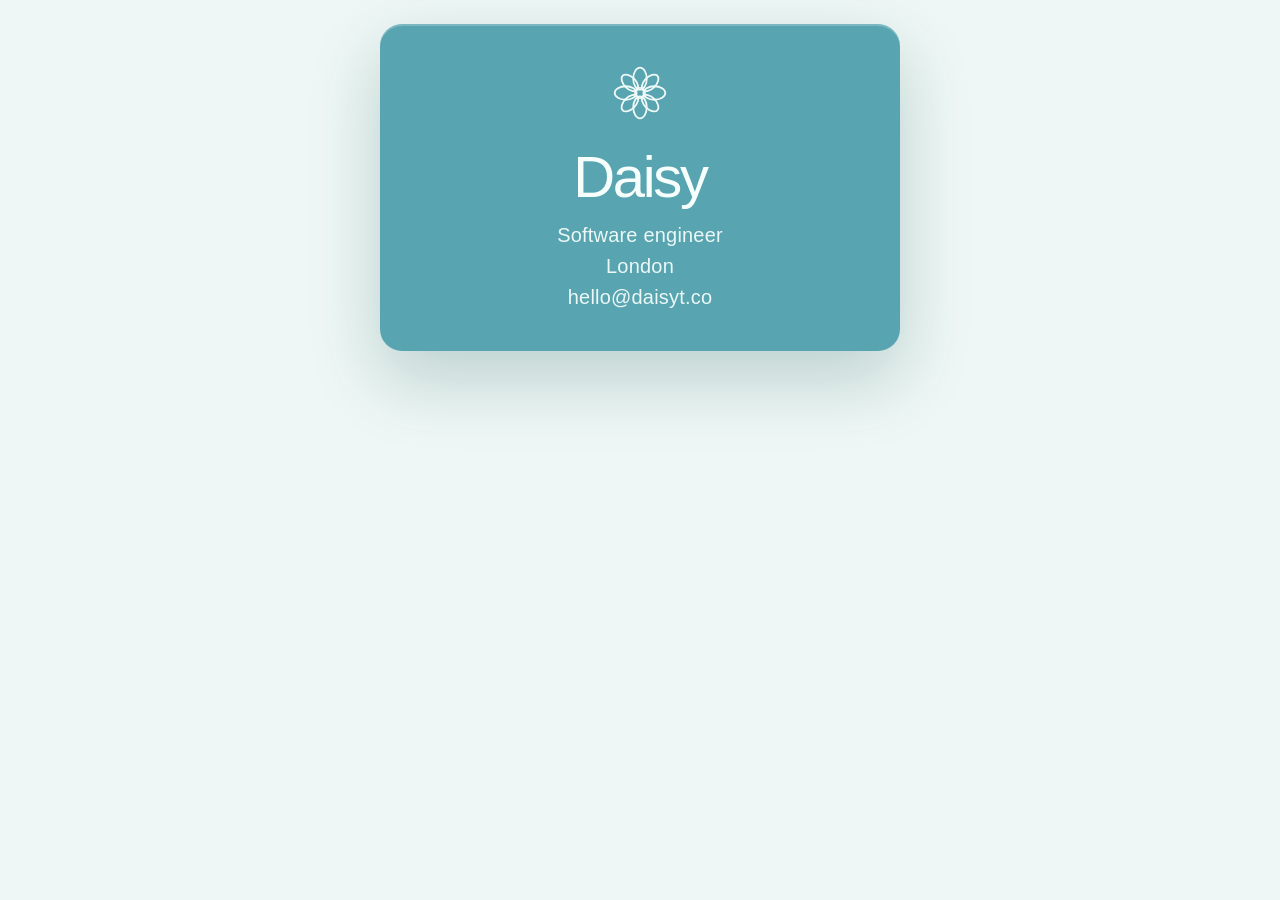
==== commit 67113bc1: "update to web" ====
--- a/index.html
+++ b/index.html
@@ -1,397 +1,114 @@
-<!DOCTYPE html>
+<!doctype html>
 <html lang="en">
 <head>
-    <meta charset="UTF-8">
-    <meta name="viewport" content="width=device-width, initial-scale=1.0">
-    <title>English with Daisy | Key Stage 2 Tutoring | South & Central London</title>
-    <link rel="preconnect" href="https://fonts.googleapis.com">
-    <link rel="preconnect" href="https://fonts.gstatic.com" crossorigin>
-    <link href="https://fonts.googleapis.com/css2?family=Bebas+Neue&family=Poppins:wght@300;400;600&display=swap" rel="stylesheet">
-    <style>
-        :root {
-            --primary: #FF6B35;
-            --secondary: #004E89;
-            --accent: #FFD23F;
-            --dark: #1A1A2E;
-            --light: #F7F7F7;
-        }
-        
-        * {
-            margin: 0;
-            padding: 0;
-            box-sizing: border-box;
-        }
-        
-        body {
-            font-family: 'Poppins', sans-serif;
-            background: var(--dark);
-            color: var(--light);
-            overflow-x: hidden;
-        }
-        
-        /* Animated background */
-        .bg-decoration {
-            position: fixed;
-            top: 0;
-            left: 0;
-            width: 100%;
-            height: 100%;
-            z-index: 0;
-            overflow: hidden;
-        }
-        
-        .bg-circle {
-            position: absolute;
-            border-radius: 50%;
-            background: radial-gradient(circle, var(--primary) 0%, transparent 70%);
-            opacity: 0.1;
-            animation: float 20s infinite ease-in-out;
-        }
-        
-        .bg-circle:nth-child(1) {
-            width: 600px;
-            height: 600px;
-            top: -200px;
-            right: -200px;
-            animation-delay: 0s;
-        }
-        
-        .bg-circle:nth-child(2) {
-            width: 400px;
-            height: 400px;
-            bottom: -100px;
-            left: -100px;
-            animation-delay: 3s;
-            background: radial-gradient(circle, var(--secondary) 0%, transparent 70%);
-        }
-        
-        .bg-circle:nth-child(3) {
-            width: 300px;
-            height: 300px;
-            top: 50%;
-            left: 50%;
-            animation-delay: 6s;
-            background: radial-gradient(circle, var(--accent) 0%, transparent 70%);
-        }
-        
-        @keyframes float {
-            0%, 100% { transform: translate(0, 0) scale(1); }
-            25% { transform: translate(30px, -30px) scale(1.1); }
-            50% { transform: translate(-20px, 20px) scale(0.9); }
-            75% { transform: translate(40px, 10px) scale(1.05); }
-        }
-        
-        /* Container */
-        .container {
-            position: relative;
-            z-index: 1;
-            max-width: 1200px;
-            margin: 0 auto;
-            padding: 0 2rem;
-        }
-        
-        /* Header */
-        header {
-            padding: 2rem 0;
-            animation: slideDown 0.8s ease-out;
-        }
-        
-        nav {
-            display: flex;
-            justify-content: space-between;
-            align-items: center;
-        }
-        
-        .logo {
-            font-family: 'Bebas Neue', sans-serif;
-            font-size: 2rem;
-            letter-spacing: 3px;
-            color: var(--accent);
-            text-shadow: 2px 2px 0 var(--primary);
-        }
-        
-        .nav-links {
-            display: flex;
-            gap: 2rem;
-            list-style: none;
-        }
-        
-        .nav-links a {
-            color: var(--light);
-            text-decoration: none;
-            font-weight: 300;
-            transition: all 0.3s;
-            position: relative;
-        }
-        
-        .nav-links a::after {
-            content: '';
-            position: absolute;
-            bottom: -5px;
-            left: 0;
-            width: 0;
-            height: 2px;
-            background: var(--accent);
-            transition: width 0.3s;
-        }
-        
-        .nav-links a:hover::after {
-            width: 100%;
-        }
-        
-        /* Hero Section */
-        .hero {
-            min-height: 85vh;
-            display: flex;
-            align-items: center;
-            text-align: center;
-        }
-        
-        .hero-content {
-            width: 100%;
-            animation: fadeInUp 1s ease-out 0.3s both;
-        }
-        
-        .hero h1 {
-            font-family: 'Bebas Neue', sans-serif;
-            font-size: clamp(3rem, 10vw, 7rem);
-            line-height: 1;
-            margin-bottom: 1rem;
-            background: linear-gradient(135deg, var(--accent), var(--primary));
-            -webkit-background-clip: text;
-            -webkit-text-fill-color: transparent;
-            background-clip: text;
-            letter-spacing: 2px;
-        }
-        
-        .hero p {
-            font-size: clamp(1rem, 2vw, 1.5rem);
-            font-weight: 300;
-            margin-bottom: 3rem;
-            color: rgba(247, 247, 247, 0.8);
-            max-width: 600px;
-            margin-left: auto;
-            margin-right: auto;
-        }
-        
-        /* CTA Button */
-        .cta-button {
-            display: inline-block;
-            padding: 1.2rem 3rem;
-            background: var(--primary);
-            color: var(--light);
-            text-decoration: none;
-            font-weight: 600;
-            border-radius: 50px;
-            transition: all 0.4s cubic-bezier(0.175, 0.885, 0.32, 1.275);
-            position: relative;
-            overflow: hidden;
-            box-shadow: 0 10px 30px rgba(255, 107, 53, 0.3);
-        }
-        
-        .cta-button::before {
-            content: '';
-            position: absolute;
-            top: 0;
-            left: -100%;
-            width: 100%;
-            height: 100%;
-            background: linear-gradient(90deg, transparent, rgba(255, 255, 255, 0.3), transparent);
-            transition: left 0.5s;
-        }
-        
-        .cta-button:hover {
-            transform: translateY(-3px);
-            box-shadow: 0 15px 40px rgba(255, 107, 53, 0.5);
-        }
-        
-        .cta-button:hover::before {
-            left: 100%;
-        }
-        
-        /* Features Section */
-        .features {
-            padding: 5rem 0;
-            animation: fadeInUp 1s ease-out 0.6s both;
-        }
-        
-        .features-grid {
-            display: grid;
-            grid-template-columns: repeat(auto-fit, minmax(280px, 1fr));
-            gap: 2rem;
-            margin-top: 3rem;
-        }
-        
-        .feature-card {
-            background: rgba(255, 255, 255, 0.05);
-            backdrop-filter: blur(10px);
-            padding: 2.5rem 2rem;
-            border-radius: 20px;
-            border: 1px solid rgba(255, 255, 255, 0.1);
-            transition: all 0.4s;
-            position: relative;
-            overflow: hidden;
-        }
-        
-        .feature-card::before {
-            content: '';
-            position: absolute;
-            top: 0;
-            left: 0;
-            width: 100%;
-            height: 4px;
-            background: linear-gradient(90deg, var(--primary), var(--accent));
-            transform: scaleX(0);
-            transition: transform 0.4s;
-        }
-        
-        .feature-card:hover {
-            transform: translateY(-10px);
-            background: rgba(255, 255, 255, 0.08);
-            box-shadow: 0 20px 40px rgba(0, 0, 0, 0.3);
-        }
-        
-        .feature-card:hover::before {
-            transform: scaleX(1);
-        }
-        
-        .feature-icon {
-            font-size: 3rem;
-            margin-bottom: 1rem;
-            display: inline-block;
-            transition: transform 0.4s;
-        }
-        
-        .feature-card:hover .feature-icon {
-            transform: scale(1.1) rotate(5deg);
-        }
-        
-        .feature-card h3 {
-            font-family: 'Bebas Neue', sans-serif;
-            font-size: 1.8rem;
-            margin-bottom: 1rem;
-            color: var(--accent);
-            letter-spacing: 1px;
-        }
-        
-        .feature-card p {
-            font-weight: 300;
-            line-height: 1.6;
-            color: rgba(247, 247, 247, 0.7);
-        }
-        
-        /* Footer */
-        footer {
-            padding: 3rem 0 2rem;
-            text-align: center;
-            border-top: 1px solid rgba(255, 255, 255, 0.1);
-            margin-top: 5rem;
-        }
-        
-        footer p {
-            font-weight: 300;
-            color: rgba(247, 247, 247, 0.5);
-        }
-        
-        /* Animations */
-        @keyframes slideDown {
-            from {
-                opacity: 0;
-                transform: translateY(-50px);
-            }
-            to {
-                opacity: 1;
-                transform: translateY(0);
-            }
-        }
-        
-        @keyframes fadeInUp {
-            from {
-                opacity: 0;
-                transform: translateY(50px);
-            }
-            to {
-                opacity: 1;
-                transform: translateY(0);
-            }
-        }
-        
-        /* Responsive */
-        @media (max-width: 768px) {
-            .nav-links {
-                gap: 1rem;
-            }
-            
-            .hero {
-                min-height: 70vh;
-            }
-            
-            .features-grid {
-                grid-template-columns: 1fr;
-            }
-        }
-    </style>
+  <meta charset="utf-8" />
+  <meta name="viewport" content="width=device-width, initial-scale=1" />
+  <title>Daisy Business Card</title>
+  <style>
+    * { box-sizing: border-box; margin: 0; padding: 0; }
+
+    html,
+    body {
+      min-height: 100%;
+    }
+
+    body {
+      display: grid;
+      place-items: center;
+      padding: 24px;
+      font-family: Helvetica, Arial, sans-serif;
+      background: #eef7f5;
+      color: #f7fffc;
+    }
+
+    .card {
+      width: min(88vw, 520px);
+      aspect-ratio: 1.72 / 1;
+      background: #58A4B0;
+      border-radius: 22px;
+      box-shadow:
+        0 28px 70px rgba(8, 75, 73, 0.22),
+        0 2px 0 rgba(255, 255, 255, 0.22) inset;
+      display: flex;
+      flex-direction: column;
+      align-items: center;
+      justify-content: center;
+      text-align: center;
+      padding: 42px;
+    }
+
+    .flower {
+      width: 54px;
+      height: 54px;
+      margin-bottom: 28px;
+      opacity: 0.95;
+    }
+
+    .flower * {
+      fill: none;
+      stroke: #f7fffc;
+      stroke-width: 2.1;
+      stroke-linecap: round;
+      stroke-linejoin: round;
+    }
+
+    h1 {
+      font-size: clamp(38px, 7vw, 58px);
+      font-weight: 300;
+      letter-spacing: -0.04em;
+      line-height: 1;
+      margin-bottom: 18px;
+    }
+
+    .details {
+      display: grid;
+      gap: 8px;
+      font-size: clamp(16px, 2.5vw, 20px);
+      font-weight: 300;
+      letter-spacing: 0.01em;
+      color: rgba(247, 255, 252, 0.92);
+    }
+
+    a {
+      color: inherit;
+      text-decoration: none;
+    }
+
+    @media (max-width: 520px) {
+      .card {
+        padding: 30px;
+        border-radius: 18px;
+      }
+
+      .flower {
+        width: 46px;
+        height: 46px;
+        margin-bottom: 22px;
+      }
+    }
+  </style>
 </head>
 <body>
-    <div class="bg-decoration">
-        <div class="bg-circle"></div>
-        <div class="bg-circle"></div>
-        <div class="bg-circle"></div>
+  <main class="card" aria-label="Daisy business card">
+    <svg class="flower" viewBox="0 0 64 64" aria-hidden="true">
+      <ellipse cx="32" cy="15" rx="8" ry="13" />
+      <ellipse cx="32" cy="49" rx="8" ry="13" />
+      <ellipse cx="15" cy="32" rx="13" ry="8" />
+      <ellipse cx="49" cy="32" rx="13" ry="8" />
+      <ellipse cx="20" cy="20" rx="7" ry="12" transform="rotate(-45 20 20)" />
+      <ellipse cx="44" cy="20" rx="7" ry="12" transform="rotate(45 44 20)" />
+      <ellipse cx="20" cy="44" rx="7" ry="12" transform="rotate(45 20 44)" />
+      <ellipse cx="44" cy="44" rx="7" ry="12" transform="rotate(-45 44 44)" />
+      <circle cx="32" cy="32" r="6" />
+    </svg>
+
+    <h1>Daisy</h1>
+
+    <div class="details">
+      <p>Software engineer</p>
+      <p>London</p>
+      <p><a href="mailto:hello@daisyt.co">hello@daisyt.co</a></p>
     </div>
-    
-    <div class="container">
-        <header>
-            <nav>
-                <div class="logo">English with Daisy</div>
-            </nav>
-        </header>
-        
-        <section class="hero">
-            <div class="hero-content">
-                <h1>Key Stage 2 English Tutoring</h1>
-                <p>Expert one-to-one English tuition for children aged 7-11 in South and Central London. Building confidence, creativity, and strong foundations in literacy.</p>
-                <a href="mailto:hello@daisyt.co" class="cta-button">Get in Touch</a>
-            </div>
-        </section>
-        
-        <section class="features" id="specialisms">
-            <div class="features-grid">
-                <div class="feature-card">
-                    <div class="feature-icon">📖</div>
-                    <h3>Reading Comprehension</h3>
-                    <p>Developing critical thinking skills through engaging texts. We explore inference, vocabulary, and understanding of different genres to build confident readers.</p>
-                </div>
-                <div class="feature-card">
-                    <div class="feature-icon">✍️</div>
-                    <h3>Creative Writing</h3>
-                    <p>Nurturing imagination and storytelling abilities. From narrative writing to poetry, we focus on structure, description, and developing a unique voice.</p>
-                </div>
-                <div class="feature-card">
-                    <div class="feature-icon">📝</div>
-                    <h3>Grammar & Punctuation</h3>
-                    <p>Mastering the building blocks of great writing. Clear, engaging lessons in sentence structure, parts of speech, and proper punctuation usage.</p>
-                </div>
-                <div class="feature-card">
-                    <div class="feature-icon">🎯</div>
-                    <h3>SATs Preparation</h3>
-                    <p>Comprehensive exam readiness for Year 6 pupils. Targeted practice, test techniques, and confidence-building strategies for success.</p>
-                </div>
-                <div class="feature-card">
-                    <div class="feature-icon">💬</div>
-                    <h3>Spelling & Phonics</h3>
-                    <p>Building strong foundational skills in word recognition and spelling patterns. Systematic approach aligned with the national curriculum.</p>
-                </div>
-                <div class="feature-card">
-                    <div class="feature-icon">📚</div>
-                    <h3>11+ English Prep</h3>
-                    <p>Specialist preparation for 11+ entrance exams. Focused support in comprehension, creative writing, and verbal reasoning.</p>
-                </div>
-            </div>
-        </section>
-        
-        <footer>
-            <p>&copy; 2026 English with Daisy | South & Central London</p>
-        </footer>
-    </div>
+  </main>
 </body>
 </html>
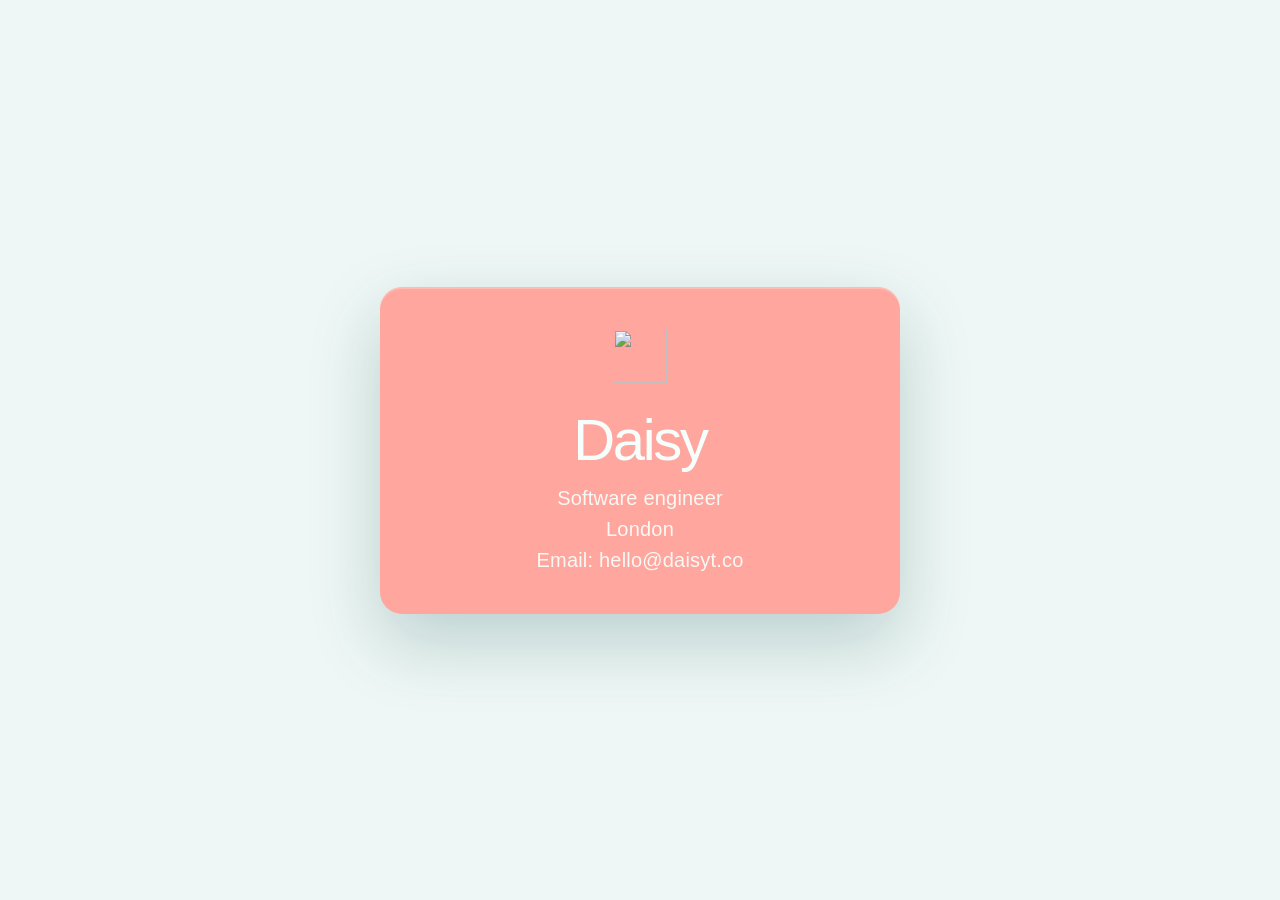
==== commit 699e0d7c: "update colours and spacing" ====
--- a/index.html
+++ b/index.html
@@ -3,13 +3,14 @@
 <head>
   <meta charset="utf-8" />
   <meta name="viewport" content="width=device-width, initial-scale=1" />
-  <title>Daisy Business Card</title>
+  <link rel="icon" href="images/flowerIcon2.png">
+  <title>Daisy: web engineer</title>
   <style>
     * { box-sizing: border-box; margin: 0; padding: 0; }
 
     html,
     body {
-      min-height: 100%;
+      min-height: 100vh;
     }
 
     body {
@@ -24,7 +25,7 @@
     .card {
       width: min(88vw, 520px);
       aspect-ratio: 1.72 / 1;
-      background: #58A4B0;
+      background: #FFA69E;
       border-radius: 22px;
       box-shadow:
         0 28px 70px rgba(8, 75, 73, 0.22),
@@ -42,19 +43,13 @@
       height: 54px;
       margin-bottom: 28px;
       opacity: 0.95;
-    }
-
-    .flower * {
-      fill: none;
-      stroke: #f7fffc;
-      stroke-width: 2.1;
-      stroke-linecap: round;
-      stroke-linejoin: round;
+      object-fit: contain;
+      display: block;
     }
 
     h1 {
       font-size: clamp(38px, 7vw, 58px);
-      font-weight: 300;
+      font-weight: 100;
       letter-spacing: -0.04em;
       line-height: 1;
       margin-bottom: 18px;
@@ -87,27 +82,18 @@
       }
     }
   </style>
+
 </head>
 <body>
   <main class="card" aria-label="Daisy business card">
-    <svg class="flower" viewBox="0 0 64 64" aria-hidden="true">
-      <ellipse cx="32" cy="15" rx="8" ry="13" />
-      <ellipse cx="32" cy="49" rx="8" ry="13" />
-      <ellipse cx="15" cy="32" rx="13" ry="8" />
-      <ellipse cx="49" cy="32" rx="13" ry="8" />
-      <ellipse cx="20" cy="20" rx="7" ry="12" transform="rotate(-45 20 20)" />
-      <ellipse cx="44" cy="20" rx="7" ry="12" transform="rotate(45 44 20)" />
-      <ellipse cx="20" cy="44" rx="7" ry="12" transform="rotate(45 20 44)" />
-      <ellipse cx="44" cy="44" rx="7" ry="12" transform="rotate(-45 44 44)" />
-      <circle cx="32" cy="32" r="6" />
-    </svg>
+    <img class="flower" src="./images/flowericon.png" alt="" aria-hidden="true" />
 
     <h1>Daisy</h1>
 
     <div class="details">
       <p>Software engineer</p>
       <p>London</p>
-      <p><a href="mailto:hello@daisyt.co">hello@daisyt.co</a></p>
+      <p>Email: <a href="mailto:hello@daisyt.co">hello@daisyt.co</a></p>
     </div>
   </main>
 </body>
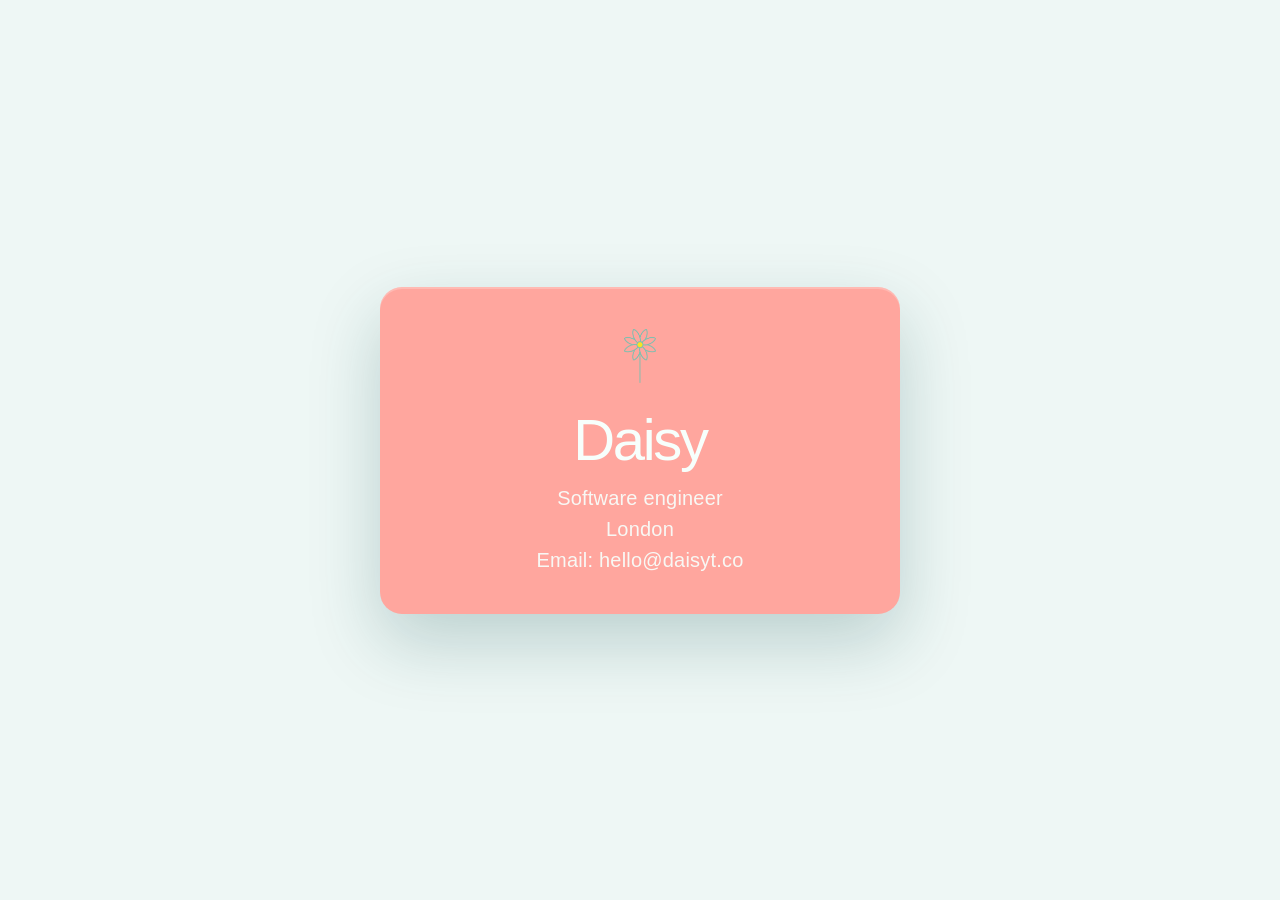
==== commit 4ae52555: "fix upper error" ====
--- a/index.html
+++ b/index.html
@@ -86,7 +86,7 @@
 </head>
 <body>
   <main class="card" aria-label="Daisy business card">
-    <img class="flower" src="./images/flowericon.png" alt="" aria-hidden="true" />
+    <img class="flower" src="./images/flowerIcon.png" alt="" aria-hidden="true" />
 
     <h1>Daisy</h1>
 
